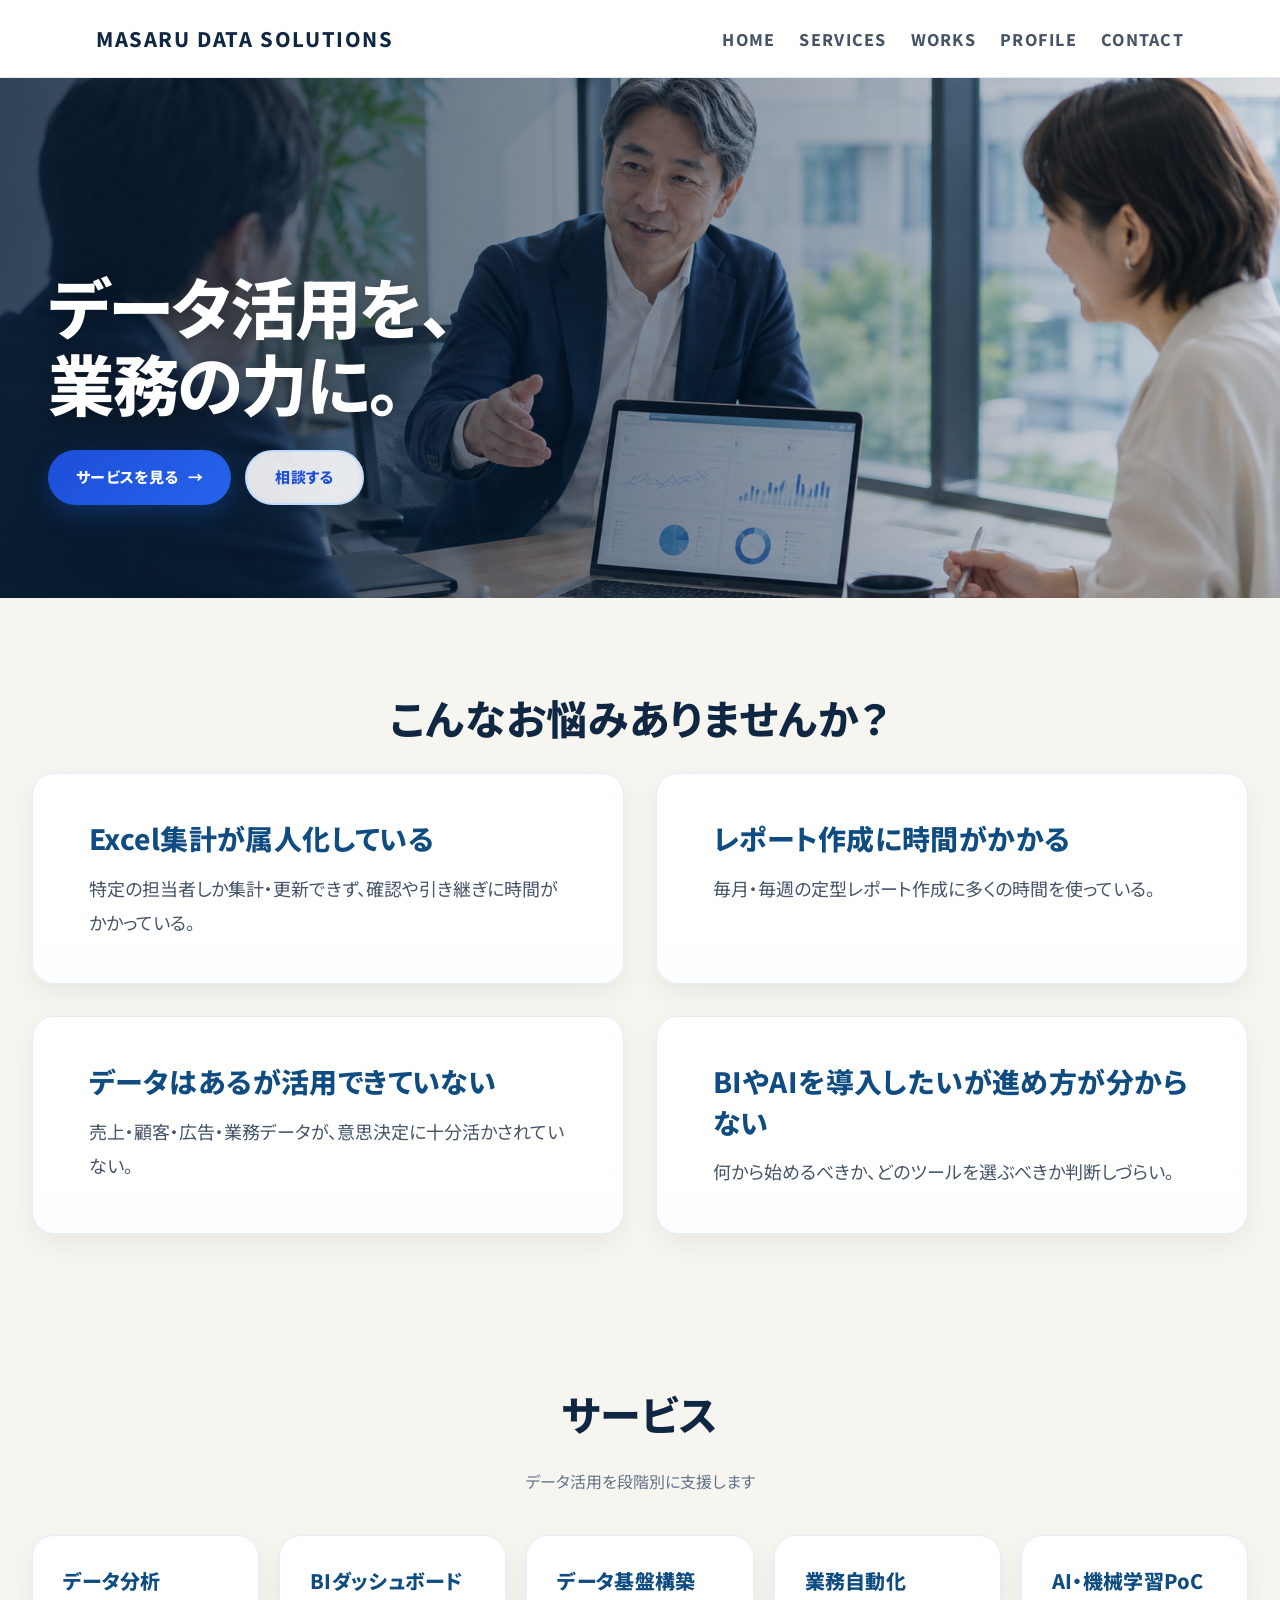
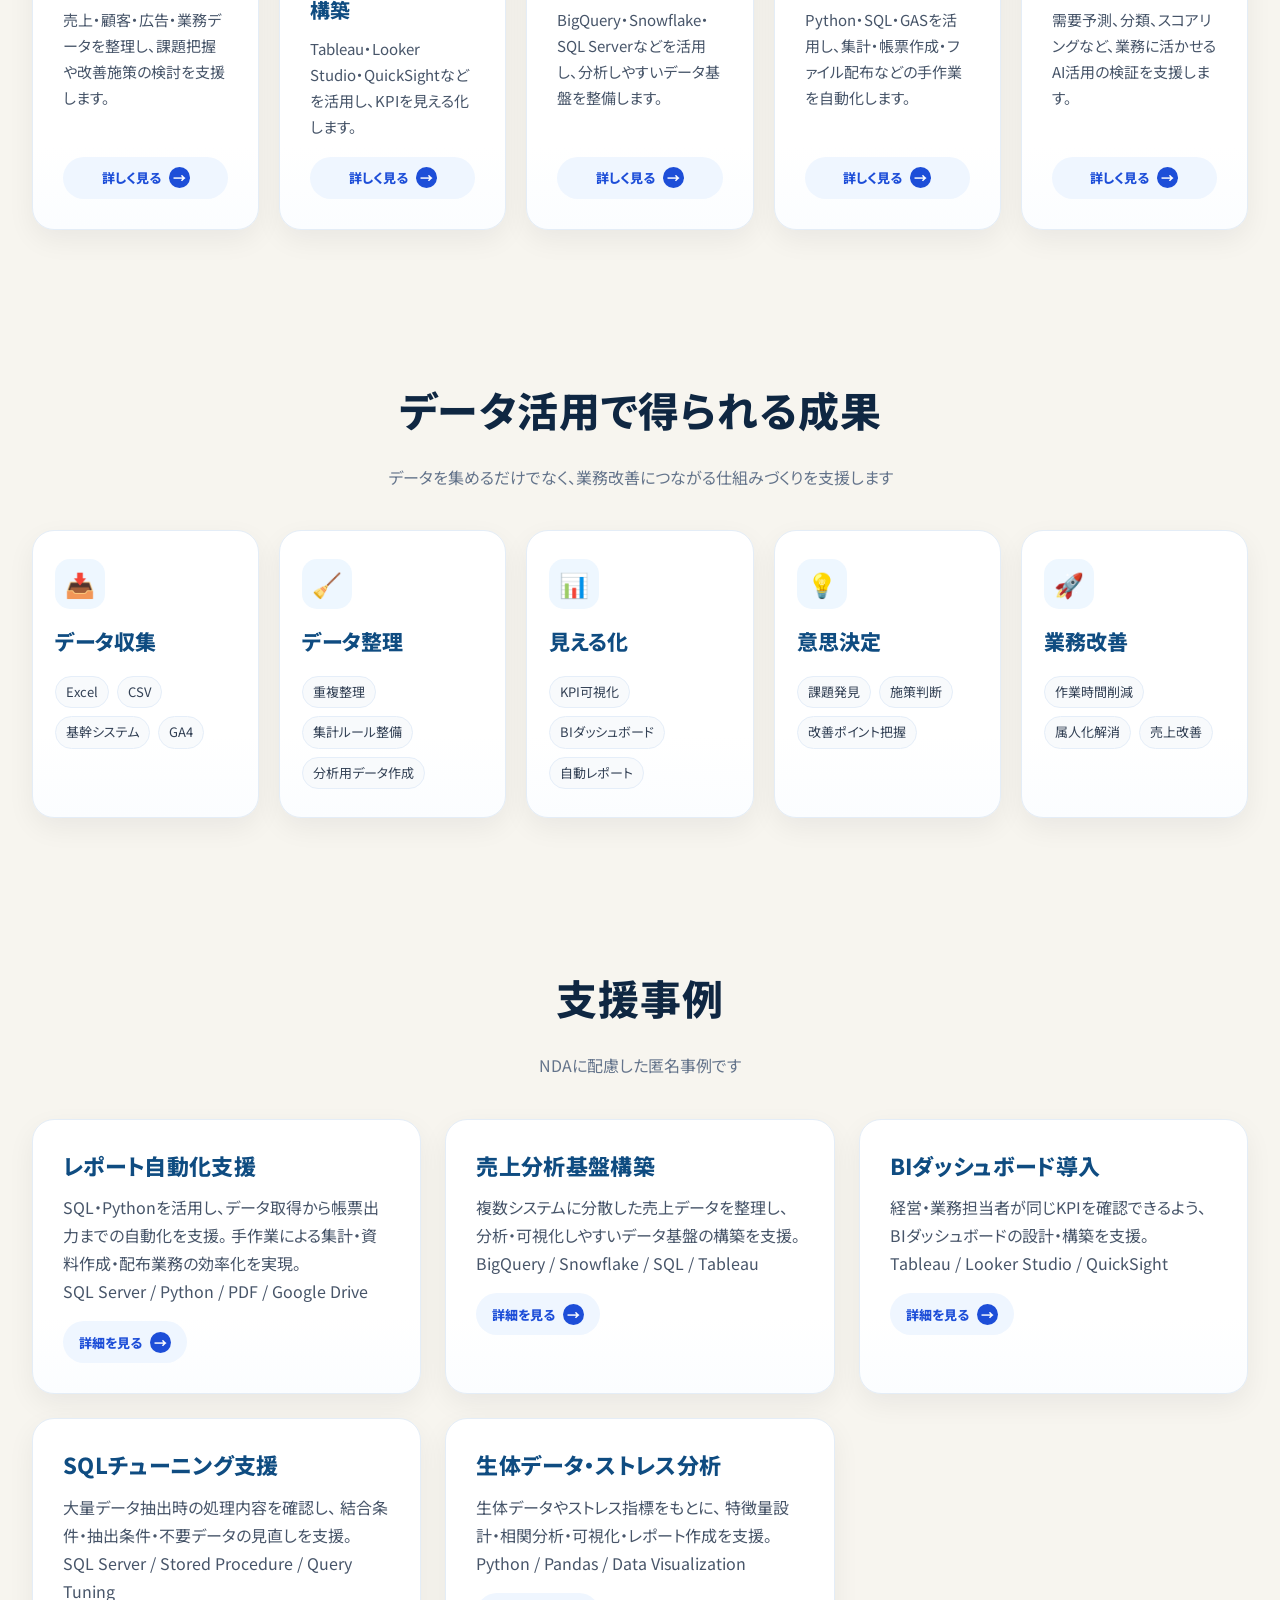
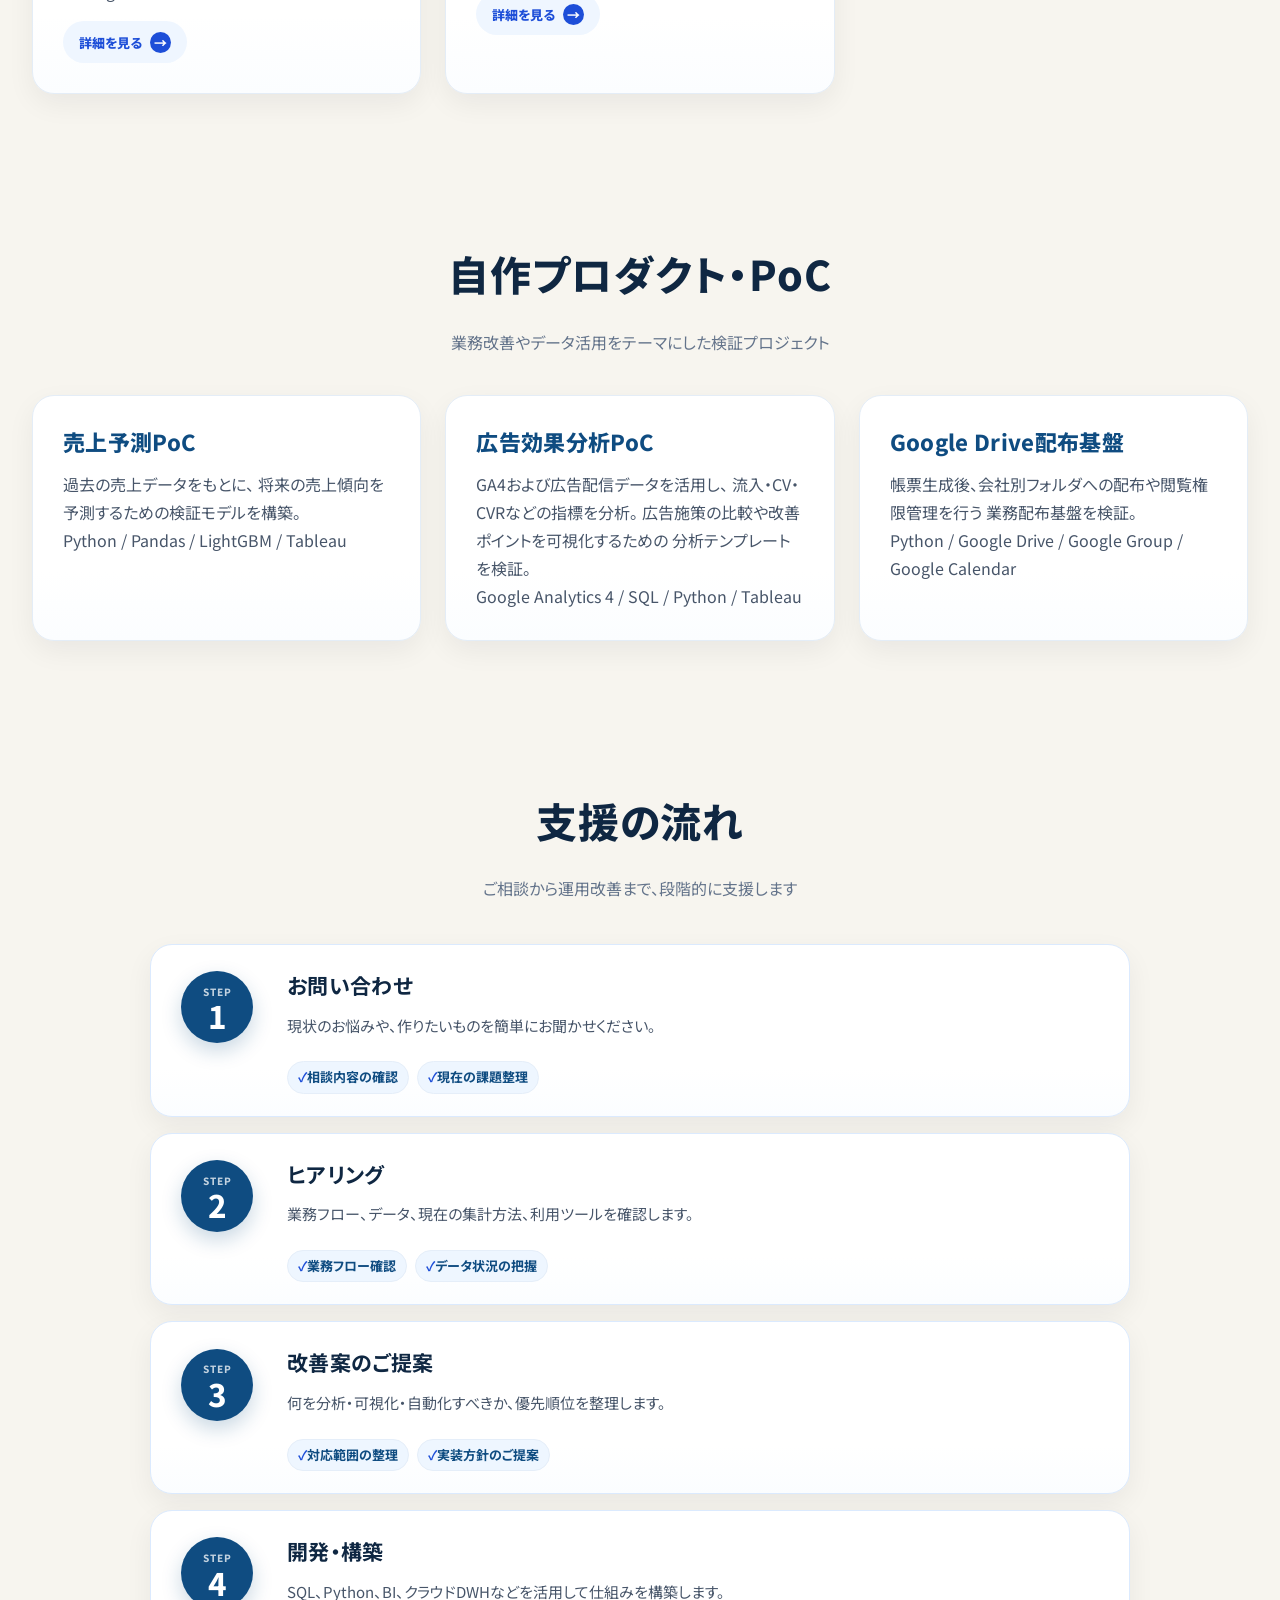
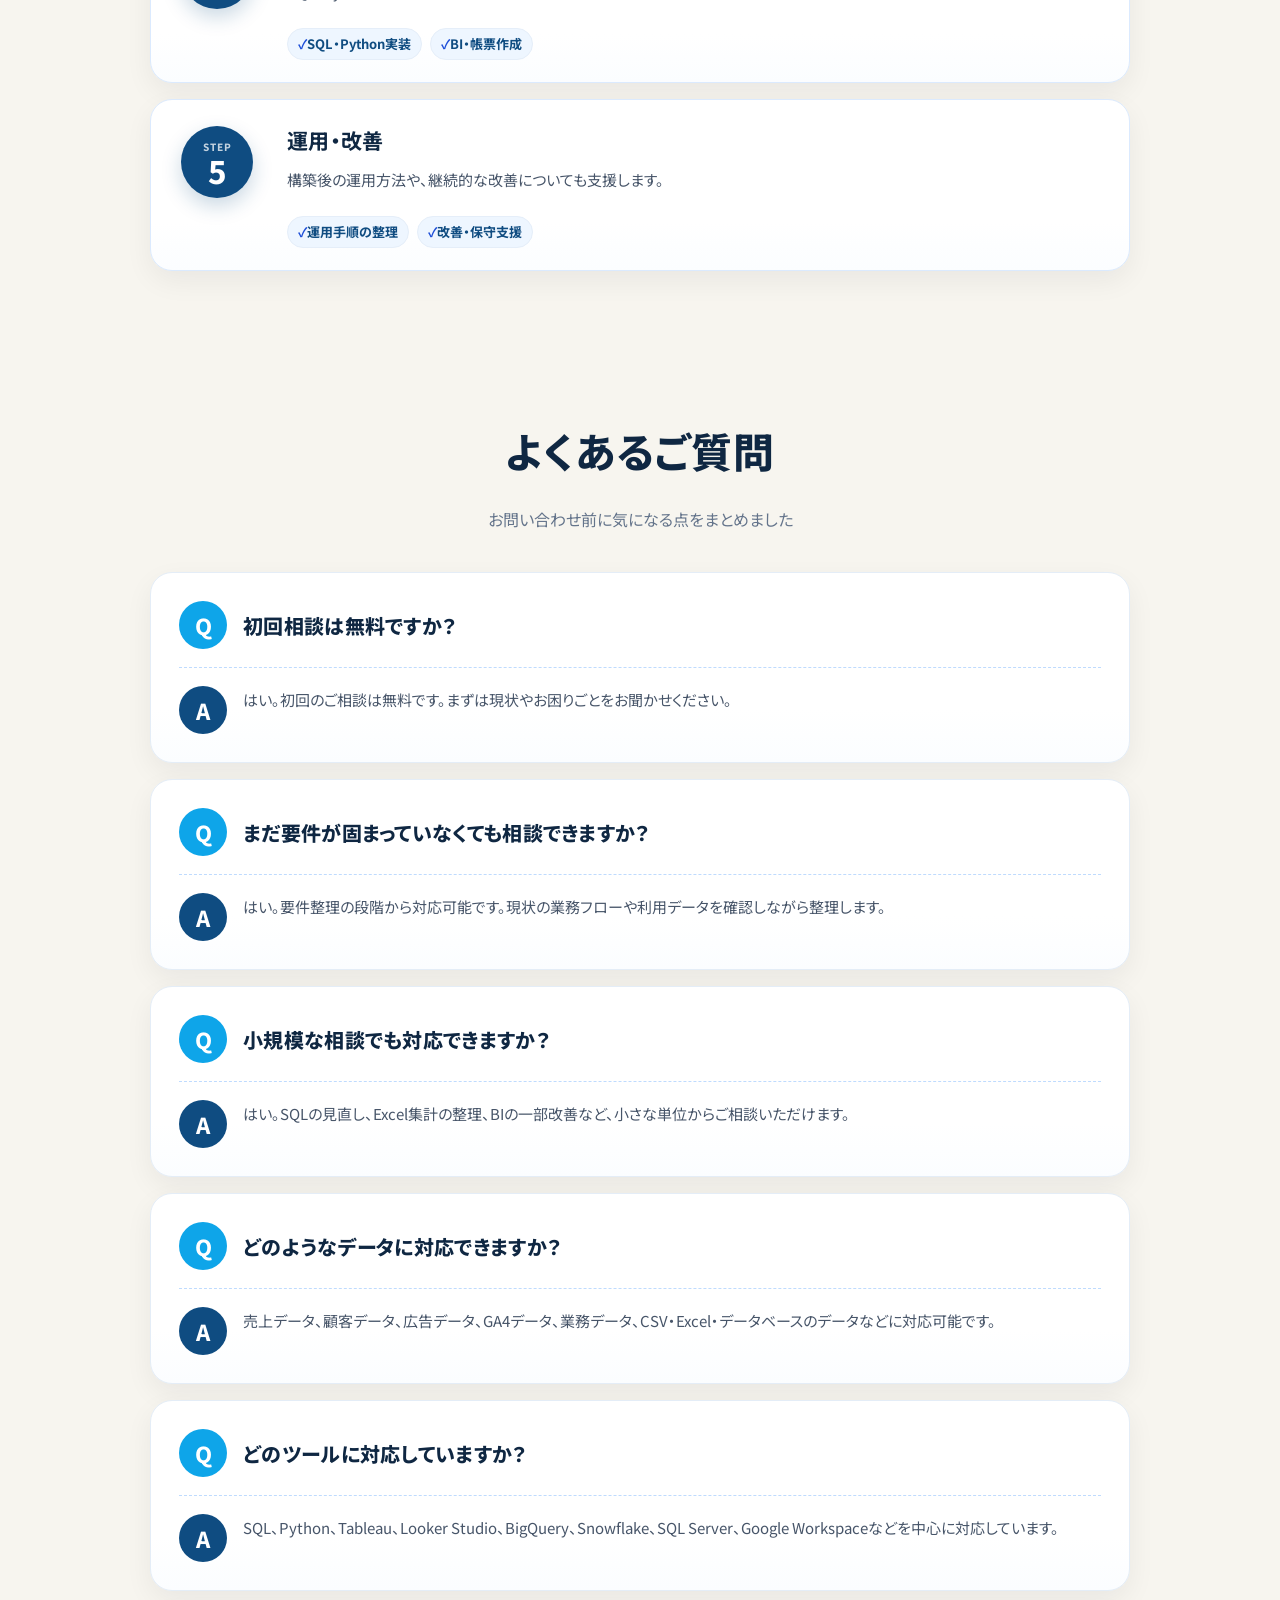
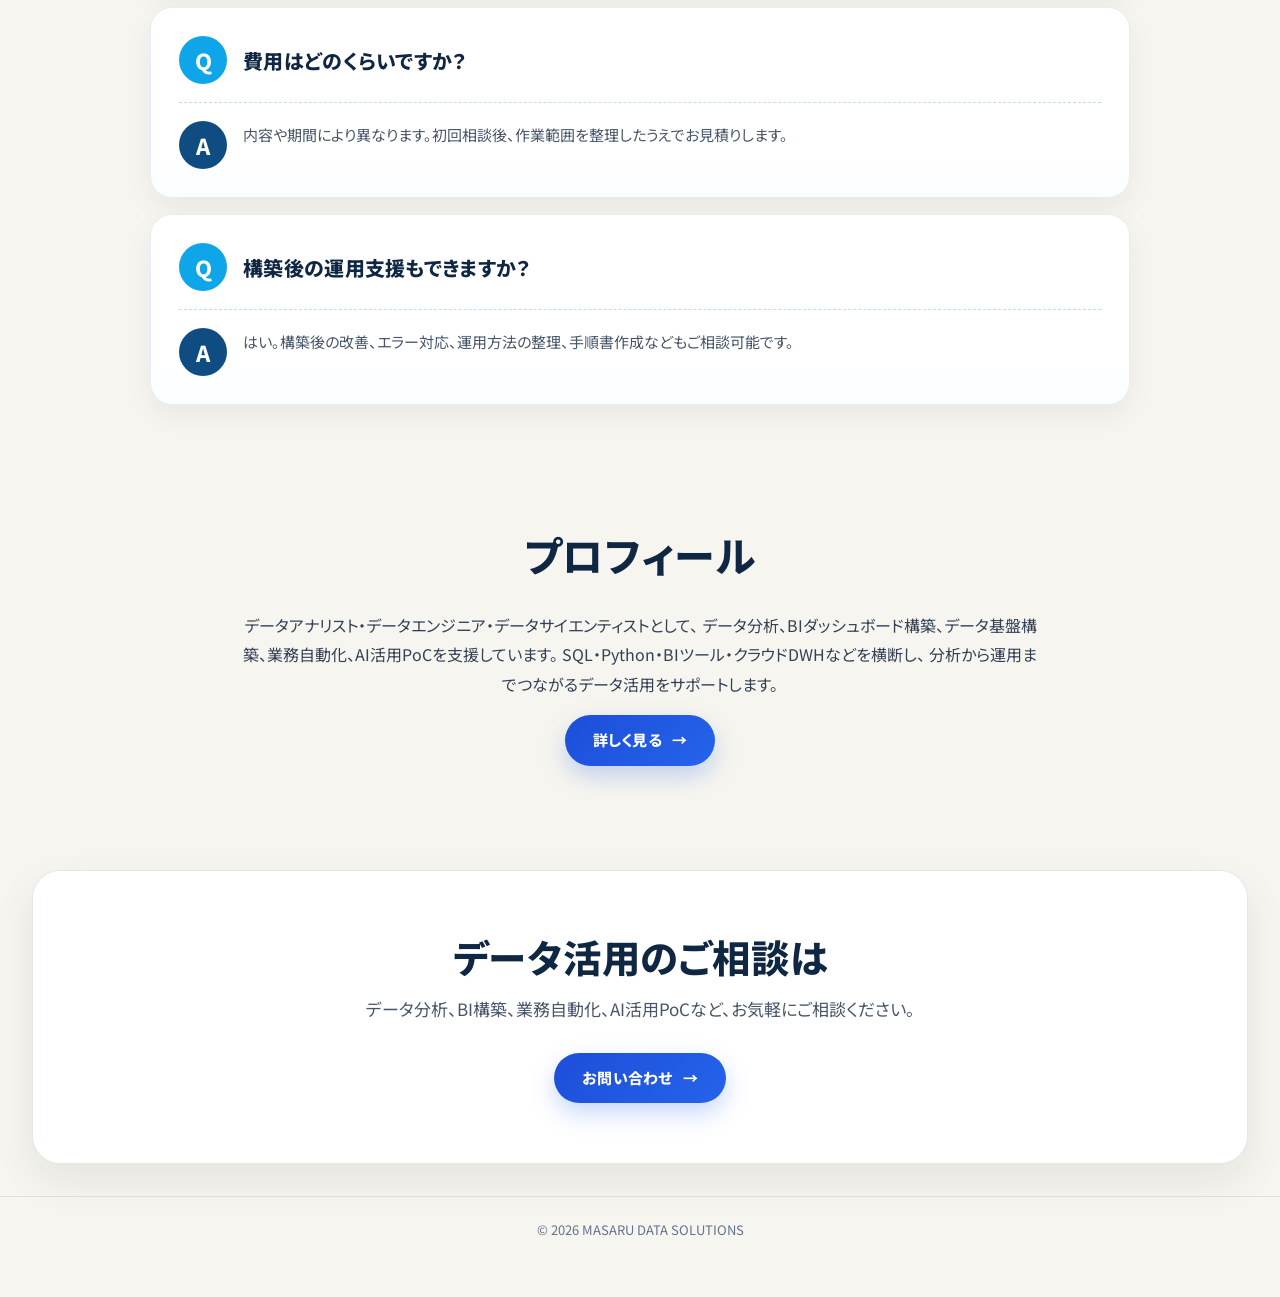
==== index.html @ 94ba1150 "Add files via upload" ====
<!DOCTYPE html>
<html lang="ja">
<head>
  <meta charset="UTF-8">
  <meta name="viewport" content="width=device-width, initial-scale=1.0">
  <title>MASARU DATA SOLUTIONS - データ分析・BI・AI活用支援</title>
  <link rel="preconnect" href="https://fonts.googleapis.com">
  <link rel="preconnect" href="https://fonts.gstatic.com" crossorigin>
  <link href="https://fonts.googleapis.com/css2?family=Noto+Sans+JP:wght@400;500;700&display=swap" rel="stylesheet">
  <link rel="stylesheet" href="css/style.css?v=14">
</head>

<body>
<body>

<header class="header">
  <div class="header-inner">
    <div class="logo">MASARU DATA SOLUTIONS</div>

    <button id="menu-toggle" class="menu-toggle" aria-expanded="false" aria-controls="nav" aria-label="メニュー">☰</button>

    <nav id="nav">
      <a href="./index.html">HOME</a>
      <a href="./services/index.html">SERVICES</a>
      <a href="./works/index.html">WORKS</a>
      <a href="./profile/index.html">PROFILE</a>
      <a href="./contact/index.html">CONTACT</a>
    </nav>
  </div>
</header>

<!-- ===== ファーストビュー ===== -->
<section class="hero hero-with-image">
  <img src="images/hero-consulting.png"
       alt="データ分析コンサルティングの打ち合わせ風景"
       class="hero-image">

  <div class="hero-content">
   <h1>
  データ活用を、<br>
  業務の力に。
  </h1>

    <div class="hero-buttons">
      <a href="./services/index.html" class="btn primary">サービスを見る</a>
      <a href="./contact/index.html" class="btn secondary">相談する</a>
    </div>
  </div>
</section>

  <!-- ===== 課題提起 ===== -->
  <section class="section issues">
    <h2>こんなお悩みありませんか？</h2>
    <div class="issues-grid">
      <div class="issue-card">
        <h3>Excel集計が属人化している</h3>
        <p>特定の担当者しか集計・更新できず、確認や引き継ぎに時間がかかっている。</p>
      </div>
      <div class="issue-card">
        <h3>レポート作成に時間がかかる</h3>
        <p>毎月・毎週の定型レポート作成に多くの時間を使っている。</p>
      </div>
      <div class="issue-card">
        <h3>データはあるが活用できていない</h3>
        <p>売上・顧客・広告・業務データが、意思決定に十分活かされていない。</p>
      </div>
      <div class="issue-card">
        <h3>BIやAIを導入したいが進め方が分からない</h3>
        <p>何から始めるべきか、どのツールを選ぶべきか判断しづらい。</p>
      </div>
    </div>
  </section>

  <!-- ===== サービス概要 ===== -->
  <section class="section services-overview">
    <h2>サービス</h2>
    <p class="section-subtitle">データ活用を段階別に支援します</p>
    <div class="services-grid">
      <div class="service-card">
        <h3>データ分析</h3>
        <p>売上・顧客・広告・業務データを整理し、課題把握や改善施策の検討を支援します。</p>
        <a href="./services/analytics.html" class="card-link">詳しく見る</a>
      </div>
      <div class="service-card">
        <h3>BIダッシュボード構築</h3>
        <p>Tableau・Looker Studio・QuickSightなどを活用し、KPIを見える化します。</p>
        <a href="./services/bi.html" class="card-link">詳しく見る</a>
      </div>
      <div class="service-card">
        <h3>データ基盤構築</h3>
        <p>BigQuery・Snowflake・SQL Serverなどを活用し、分析しやすいデータ基盤を整備します。</p>
        <a href="./services/platform.html" class="card-link">詳しく見る</a>
      </div>
      <div class="service-card">
        <h3>業務自動化</h3>
        <p>Python・SQL・GASを活用し、集計・帳票作成・ファイル配布などの手作業を自動化します。</p>
        <a href="./services/automation.html" class="card-link">詳しく見る</a>
      </div>
      <div class="service-card">
        <h3>AI・機械学習PoC</h3>
        <p>需要予測、分類、スコアリングなど、業務に活かせるAI活用の検証を支援します。</p>
        <a href="./services/ai.html" class="card-link">詳しく見る</a>
      </div>
    </div>
  </section>
<!-- ===== お客様が得られる成果 ===== -->
<section class="section business-flow">
  <h2>データ活用で得られる成果</h2>
  <p class="section-subtitle">
    データを集めるだけでなく、業務改善につながる仕組みづくりを支援します
  </p>

  <div class="flow-container">

    <div class="flow-step">
      <div class="step-header">
        <div class="step-icon">📥</div>
        <div class="step-title">データ収集</div>
      </div>
      <div class="step-points">
        <div class="step-point">Excel</div>
        <div class="step-point">CSV</div>
        <div class="step-point">基幹システム</div>
        <div class="step-point">GA4</div>
      </div>
    </div>

    <div class="flow-step">
      <div class="step-header">
        <div class="step-icon">🧹</div>
        <div class="step-title">データ整理</div>
      </div>
      <div class="step-points">
        <div class="step-point">重複整理</div>
        <div class="step-point">集計ルール整備</div>
        <div class="step-point">分析用データ作成</div>
      </div>
    </div>

    <div class="flow-step">
      <div class="step-header">
        <div class="step-icon">📊</div>
        <div class="step-title">見える化</div>
      </div>
      <div class="step-points">
        <div class="step-point">KPI可視化</div>
        <div class="step-point">BIダッシュボード</div>
        <div class="step-point">自動レポート</div>
      </div>
    </div>

    <div class="flow-step">
      <div class="step-header">
        <div class="step-icon">💡</div>
        <div class="step-title">意思決定</div>
      </div>
      <div class="step-points">
        <div class="step-point">課題発見</div>
        <div class="step-point">施策判断</div>
        <div class="step-point">改善ポイント把握</div>
      </div>
    </div>

    <div class="flow-step">
      <div class="step-header">
        <div class="step-icon">🚀</div>
        <div class="step-title">業務改善</div>
      </div>
      <div class="step-points">
        <div class="step-point">作業時間削減</div>
        <div class="step-point">属人化解消</div>
        <div class="step-point">売上改善</div>
      </div>
    </div>

  </div>
</section>

  <!-- ===== 支援事例 ===== -->
  <section class="section case-studies">
    <h2>支援事例</h2>
    <p class="section-subtitle">NDAに配慮した匿名事例です</p>

    <div class="cases-grid">
      <div class="case-card">
        <h3>レポート自動化支援</h3>
        <p>
          SQL・Pythonを活用し、データ取得から帳票出力までの自動化を支援。
          手作業による集計・資料作成・配布業務の効率化を実現。
        </p>
        <p class="tech">SQL Server / Python / PDF / Google Drive</p>
        <a href="./works/index.html" class="card-link">詳細を見る </a>
      </div>

      <div class="case-card">
        <h3>売上分析基盤構築</h3>
        <p>
          複数システムに分散した売上データを整理し、
          分析・可視化しやすいデータ基盤の構築を支援。
        </p>
        <p class="tech">BigQuery / Snowflake / SQL / Tableau</p>
        <a href="./works/index.html" class="card-link">詳細を見る </a>
      </div>

      <div class="case-card">
        <h3>BIダッシュボード導入</h3>
        <p>
          経営・業務担当者が同じKPIを確認できるよう、
          BIダッシュボードの設計・構築を支援。
        </p>
        <p class="tech">Tableau / Looker Studio / QuickSight</p>
        <a href="./works/index.html" class="card-link">詳細を見る </a>
      </div>

      <div class="case-card">
        <h3>SQLチューニング支援</h3>
        <p>
          大量データ抽出時の処理内容を確認し、
          結合条件・抽出条件・不要データの見直しを支援。
        </p>
        <p class="tech">SQL Server / Stored Procedure / Query Tuning</p>
        <a href="./works/index.html" class="card-link">詳細を見る </a>
      </div>

      <div class="case-card">
        <h3>生体データ・ストレス分析</h3>
        <p>
          生体データやストレス指標をもとに、
          特徴量設計・相関分析・可視化・レポート作成を支援。
        </p>
        <p class="tech">Python / Pandas / Data Visualization</p>
        <a href="./works/index.html" class="card-link">詳細を見る </a>
      </div>
    </div>
  </section>

  <!-- ===== 自作プロダクト・PoC ===== -->
  <section class="section products">
    <h2>自作プロダクト・PoC</h2>
    <p class="section-subtitle">業務改善やデータ活用をテーマにした検証プロジェクト</p>

    <div class="cases-grid">
      <div class="case-card">
        <h3>売上予測PoC</h3>
        <p>
          過去の売上データをもとに、
          将来の売上傾向を予測するための検証モデルを構築。
        </p>
        <p class="tech">Python / Pandas / LightGBM / Tableau</p>
      </div>

      <div class="case-card">
  <h3>広告効果分析PoC</h3>
  <p>
    GA4および広告配信データを活用し、
    流入・CV・CVRなどの指標を分析。
    広告施策の比較や改善ポイントを可視化するための
    分析テンプレートを検証。
  </p>
  <p class="tech">
    Google Analytics 4 / SQL / Python / Tableau
  </p>
</div>
      <div class="case-card">
        <h3>Google Drive配布基盤</h3>
        <p>
          帳票生成後、会社別フォルダへの配布や閲覧権限管理を行う
          業務配布基盤を検証。
        </p>
        <p class="tech">Python / Google Drive / Google Group / Google Calendar</p>
      </div>      
    </div>
  </section>

 
<!-- ===== 支援の流れ ===== -->
<section class="section support-flow">
  <h2>支援の流れ</h2>
  <p class="section-subtitle">ご相談から運用改善まで、段階的に支援します</p>

  <div class="story-flow">
    <div class="story-step">
      <div class="story-number">
        <span>STEP</span>
        <strong>1</strong>
      </div>
      <div class="story-content">
        <h3>お問い合わせ</h3>
        <p>現状のお悩みや、作りたいものを簡単にお聞かせください。</p>
      </div>
      <ul class="story-points">
        <li>相談内容の確認</li>
        <li>現在の課題整理</li>
      </ul>
    </div>

    <div class="story-step">
      <div class="story-number">
        <span>STEP</span>
        <strong>2</strong>
      </div>
      <div class="story-content">
        <h3>ヒアリング</h3>
        <p>業務フロー、データ、現在の集計方法、利用ツールを確認します。</p>
      </div>
      <ul class="story-points">
        <li>業務フロー確認</li>
        <li>データ状況の把握</li>
      </ul>
    </div>

    <div class="story-step">
      <div class="story-number">
        <span>STEP</span>
        <strong>3</strong>
      </div>
      <div class="story-content">
        <h3>改善案のご提案</h3>
        <p>何を分析・可視化・自動化すべきか、優先順位を整理します。</p>
      </div>
      <ul class="story-points">
        <li>対応範囲の整理</li>
        <li>実装方針のご提案</li>
      </ul>
    </div>

    <div class="story-step">
      <div class="story-number">
        <span>STEP</span>
        <strong>4</strong>
      </div>
      <div class="story-content">
        <h3>開発・構築</h3>
        <p>SQL、Python、BI、クラウドDWHなどを活用して仕組みを構築します。</p>
      </div>
      <ul class="story-points">
        <li>SQL・Python実装</li>
        <li>BI・帳票作成</li>
      </ul>
    </div>

    <div class="story-step">
      <div class="story-number">
        <span>STEP</span>
        <strong>5</strong>
      </div>
      <div class="story-content">
        <h3>運用・改善</h3>
        <p>構築後の運用方法や、継続的な改善についても支援します。</p>
      </div>
      <ul class="story-points">
        <li>運用手順の整理</li>
        <li>改善・保守支援</li>
      </ul>
    </div>
  </div>
</section>

<!-- ===== FAQ ===== -->
<!-- ===== FAQ ===== -->
<section class="section faq">
  <h2>よくあるご質問</h2>
  <p class="section-subtitle">お問い合わせ前に気になる点をまとめました</p>

  <div class="faq-items">

    <div class="faq-item">
      <div class="faq-question">
        <span class="faq-icon q">Q</span>
        <h3>初回相談は無料ですか？</h3>
      </div>
      <div class="faq-answer">
        <span class="faq-icon a">A</span>
        <p>はい。初回のご相談は無料です。まずは現状やお困りごとをお聞かせください。</p>
      </div>
    </div>

    <div class="faq-item">
      <div class="faq-question">
        <span class="faq-icon q">Q</span>
        <h3>まだ要件が固まっていなくても相談できますか？</h3>
      </div>
      <div class="faq-answer">
        <span class="faq-icon a">A</span>
        <p>はい。要件整理の段階から対応可能です。現状の業務フローや利用データを確認しながら整理します。</p>
      </div>
    </div>

    <div class="faq-item">
      <div class="faq-question">
        <span class="faq-icon q">Q</span>
        <h3>小規模な相談でも対応できますか？</h3>
      </div>
      <div class="faq-answer">
        <span class="faq-icon a">A</span>
        <p>はい。SQLの見直し、Excel集計の整理、BIの一部改善など、小さな単位からご相談いただけます。</p>
      </div>
    </div>

    <div class="faq-item">
      <div class="faq-question">
        <span class="faq-icon q">Q</span>
        <h3>どのようなデータに対応できますか？</h3>
      </div>
      <div class="faq-answer">
        <span class="faq-icon a">A</span>
        <p>売上データ、顧客データ、広告データ、GA4データ、業務データ、CSV・Excel・データベースのデータなどに対応可能です。</p>
      </div>
    </div>

    <div class="faq-item">
      <div class="faq-question">
        <span class="faq-icon q">Q</span>
        <h3>どのツールに対応していますか？</h3>
      </div>
      <div class="faq-answer">
        <span class="faq-icon a">A</span>
        <p>SQL、Python、Tableau、Looker Studio、BigQuery、Snowflake、SQL Server、Google Workspaceなどを中心に対応しています。</p>
      </div>
    </div>

    <div class="faq-item">
      <div class="faq-question">
        <span class="faq-icon q">Q</span>
        <h3>費用はどのくらいですか？</h3>
      </div>
      <div class="faq-answer">
        <span class="faq-icon a">A</span>
        <p>内容や期間により異なります。初回相談後、作業範囲を整理したうえでお見積りします。</p>
      </div>
    </div>

    <div class="faq-item">
      <div class="faq-question">
        <span class="faq-icon q">Q</span>
        <h3>構築後の運用支援もできますか？</h3>
      </div>
      <div class="faq-answer">
        <span class="faq-icon a">A</span>
        <p>はい。構築後の改善、エラー対応、運用方法の整理、手順書作成などもご相談可能です。</p>
      </div>
    </div>

  </div>
</section>

  <!-- ===== プロフィール概要 ===== -->
  <section class="section profile-overview">
    <h2>プロフィール</h2>
    <div class="profile-content">
      <p>
        データアナリスト・データエンジニア・データサイエンティストとして、
        データ分析、BIダッシュボード構築、データ基盤構築、業務自動化、AI活用PoCを支援しています。
        SQL・Python・BIツール・クラウドDWHなどを横断し、
        分析から運用までつながるデータ活用をサポートします。
      </p>
      <a href="./profile/index.html" class="btn primary">詳しく見る</a>
    </div>
  </section>

    <!-- ===== お問い合わせCTA ===== -->
  <section class="section contact-cta">
    <h2>データ活用のご相談は</h2>
    <p>データ分析、BI構築、業務自動化、AI活用PoCなど、お気軽にご相談ください。</p>
    <a href="./contact/index.html" class="btn primary">お問い合わせ</a>
  </section>

  <footer>
    <p>&copy; 2026 MASARU DATA SOLUTIONS</p>
  </footer>

  <script src="./js/script.js"></script>

</body>
</html>
---- css/style.css ----
/* =========================================================
   MASARU DATA SOLUTIONS
   style.css complete
   - HOME / SERVICES / WORKS / PROFILE / CONTACT 共通
   - PCは広め・大きめ、スマホは現在の見え方を維持
   ========================================================= */

:root {
  --color-bg: #f7f5ef;
  --color-surface: #ffffff;
  --color-text: #334155;
  --color-muted: #64748b;
  --color-heading: #0f2742;
  --color-primary: #1d4ed8;
  --color-primary-dark: #173ea5;
  --color-accent: #38bdf8;
  --color-border: #e4edf7;
  --color-border-soft: #e5eef9;

  --shadow-soft: 0 10px 28px rgba(15, 23, 42, 0.06);
  --shadow-card: 0 16px 40px rgba(15, 23, 42, 0.08);
  --shadow-hover: 0 22px 52px rgba(15, 23, 42, 0.12);

  --radius-md: 16px;
  --radius-lg: 22px;
  --radius-xl: 28px;
  --container: 1320px;
}

/* ===== Base ===== */
* {
  box-sizing: border-box;
}

html {
  scroll-behavior: smooth;
}

body {
  margin: 0;
  padding-top: 0;
  font-family: "Noto Sans JP", "Hiragino Sans", "Yu Gothic", sans-serif;
  font-size: 17px;
  line-height: 1.75;
  color: var(--color-text);
  background: var(--color-bg);
  font-feature-settings: "palt";
  -webkit-font-smoothing: antialiased;
  overflow-x: hidden;
}

::selection {
  background: #dbeafe;
  color: var(--color-heading);
}

p {
  margin: 0 0 1em;
}

h1,
h2,
h3,
h4 {
  margin-top: 0;
  color: var(--color-heading);
  letter-spacing: 0.015em;
}

a {
  color: var(--color-primary);
  text-underline-offset: 4px;
}

/* ===== Header ===== */
.header {
  position: fixed;
  top: 0;
  left: 0;
  width: 100%;
  height: 78px;
  padding: 0 48px;
  background: rgba(255, 255, 255, 0.92);
  backdrop-filter: blur(16px);
  -webkit-backdrop-filter: blur(16px);
  border-bottom: 1px solid rgba(226, 232, 240, 0.9);
  display: flex;
  justify-content: space-between;
  align-items: center;
  box-shadow: none;
  z-index: 1000;
}

.logo {
  color: var(--color-heading);
  font-size: 20px;
  font-weight: 800;
  letter-spacing: 0.08em;
  white-space: nowrap;
}

nav {
  display: flex;
  align-items: center;
}

nav a {
  position: relative;
  margin-left: 24px;
  padding: 8px 0;
  color: #475569;
  text-decoration: none;
  font-size: 16px;
  font-weight: 800;
  letter-spacing: 0.08em;
}

nav a::after {
  content: "";
  position: absolute;
  left: 0;
  bottom: 2px;
  width: 0;
  height: 2px;
  border-radius: 999px;
  background: var(--color-primary);
  transition: width 0.22s ease;
}

nav a:hover {
  color: var(--color-primary);
}

nav a:hover::after {
  width: 100%;
}

.menu-toggle {
  display: none;
}

/* ===== Layout ===== */
.section {
  max-width: var(--container);
  margin: 0 auto;
  padding: 76px 32px;
  background: transparent;
}

.section h2 {
  position: relative;
  margin: 0 0 26px;
  text-align: center;
  font-size: clamp(36px, 3.2vw, 48px);
  line-height: 1.35;
  font-weight: 800;
  letter-spacing: 0.02em;
}

/* 見出し下の青線は使わない */
.section h2::after {
  display: none;
}

.section p {
  font-size: 16px;
  line-height: 1.85;
}

.section-subtitle {
  max-width: 760px;
  margin: 0 auto 38px;
  text-align: center;
  color: var(--color-muted);
  font-size: 17px;
  line-height: 1.75;
}

/* ===== Home Hero ===== */
.hero.hero-with-image {
  position: relative;
  width: 100vw;
  max-width: none;
  min-height: 520px;
  margin: 0 0 28px;
  padding: 0;
  border: none;
  border-radius: 0;
  box-shadow: none;
  overflow: hidden;
  background-image: url("../images/hero-consulting.png");
  background-size: cover;
  background-position: center;
  display: flex;
  align-items: center;
}

.hero.hero-with-image .hero-image {
  display: none;
}

.hero.hero-with-image::before {
  content: "";
  position: absolute;
  inset: 0;
  background: linear-gradient(
    90deg,
    rgba(8, 30, 55, 0.78) 0%,
    rgba(8, 30, 55, 0.50) 43%,
    rgba(8, 30, 55, 0.12) 100%
  );
  z-index: 1;
}

.hero.hero-with-image .hero-content {
  position: relative;
  z-index: 2;
  width: 100%;
  max-width: var(--container);
  margin: 0 auto;
  padding: 96px 48px 0;
  color: #ffffff;
}

.hero.hero-with-image h1 {
  margin: 0;
  max-width: 720px;
  color: #ffffff;
  font-size: clamp(58px, 5.2vw, 90px);
  line-height: 1.15;
  font-weight: 800;
  letter-spacing: -0.035em;
  text-shadow: 0 2px 18px rgba(0, 0, 0, 0.30);
}

.hero.hero-with-image .hero-buttons {
  margin-top: 30px;
  display: flex;
  gap: 14px;
  flex-wrap: wrap;
}

/* ===== Page Hero / CTA ===== */
.page-hero,
.contact-cta,
.cta-section,
.hero:not(.hero-with-image) {
  width: min(var(--container), calc(100% - 64px));
  margin: 32px auto 0;
  padding: 70px 54px;
  border-radius: var(--radius-xl);
  background: var(--color-surface);
  color: var(--color-heading);
  border: 1px solid rgba(226, 232, 240, 0.95);
  box-shadow: var(--shadow-card);
}

.page-hero,
.profile-hero {
  text-align: center;
}

.page-hero h1,
.hero:not(.hero-with-image) h1 {
  max-width: 880px;
  margin: 0 auto 18px;
  font-size: clamp(40px, 5vw, 64px);
  line-height: 1.18;
  font-weight: 800;
}

.page-hero p,
.hero:not(.hero-with-image) p,
.contact-cta p,
.cta-section p {
  max-width: 760px;
  margin-left: auto;
  margin-right: auto;
  color: #475569;
  font-size: 17px;
  line-height: 1.8;
}

.sub-title {
  font-size: 13px;
  color: var(--color-primary);
  font-weight: 800;
  letter-spacing: 2px;
}

/* ===== Buttons ===== */
.btn,
.btn-primary,
.btn-secondary {
  display: inline-flex;
  align-items: center;
  justify-content: center;
  min-height: 48px;
  padding: 12px 28px;
  border-radius: 999px;
  text-decoration: none;
  font-size: 15px;
  font-weight: 800;
  letter-spacing: 0.02em;
  transition: all 0.24s ease;
  cursor: pointer;
}

.btn.primary,
.btn-primary {
  background: linear-gradient(135deg, var(--color-primary), #2563eb);
  border-color: transparent;
  color: #ffffff;
  box-shadow: 0 10px 24px rgba(37, 99, 235, 0.26);
}

.btn.primary::after,
.btn-primary::after {
  content: "→";
  margin-left: 10px;
  transition: transform 0.22s ease;
}

.btn.primary:hover,
.btn-primary:hover {
  background: linear-gradient(135deg, var(--color-primary-dark), var(--color-primary));
  transform: translateY(-2px);
  box-shadow: 0 16px 32px rgba(37, 99, 235, 0.32);
}

.btn.primary:hover::after,
.btn-primary:hover::after {
  transform: translateX(4px);
}

.btn.secondary,
.btn-secondary {
  background: rgba(255, 255, 255, 0.88);
  color: var(--color-primary);
  border: 2px solid #bfdbfe;
}

.btn.secondary:hover,
.btn-secondary:hover {
  background: #eff6ff;
  border-color: var(--color-primary);
}

/* ===== Cards ===== */
.card,
.issue-card,
.service-card,
.service-card-large,
.case-card,
.work-card,
.detail-card,
.detail-item,
.contact-method,
.faq-item,
.profile-content-full,
.skill-category,
.tech-category,
approach-item,
.privacy-content,
.representative-card,
.data-flow .flow-step,
.business-flow .flow-step,
.data-flow-content,
.story-step {
  background: linear-gradient(180deg, #ffffff, #ffffff 72%, #fbfdff);
  border: 1px solid var(--color-border);
  border-radius: var(--radius-lg);
  padding: 30px;
  box-shadow: var(--shadow-soft);
}

.service-card,
.service-card-large,
.case-card,
.work-card,
.skill-category,
.tech-category,
.approach-item,
.contact-method,
.faq-item,
.data-flow .flow-step,
.business-flow .flow-step,
.story-step {
  transition: transform 0.24s ease, box-shadow 0.24s ease, border-color 0.24s ease;
}

.service-card:hover,
.service-card-large:hover,
.case-card:hover,
.work-card:hover,
.skill-category:hover,
.tech-category:hover,
.approach-item:hover,
.contact-method:hover,
.faq-item:hover,
.data-flow .flow-step:hover,
.business-flow .flow-step:hover,
.story-step:hover {
  transform: translateY(-4px);
  border-color: #bfdbfe;
  box-shadow: var(--shadow-hover);
}

.card h3,
.issue-card h3,
.service-card h3,
.case-card h3,
.work-card h3,
.detail-card h3,
.detail-item h3,
.skill-category h3,
.tech-category h3,
.approach-item h3,
.contact-method h3,
.faq-item h3,
.numbered-step h3 {
  margin: 0 0 12px;
  color: #0f4c81;
  line-height: 1.45;
  font-weight: 800;
}

.issue-card p,
.service-card p,
.case-card p,
.work-card p,
.detail-card p,
.detail-item p,
.contact-method p,
.faq-item p {
  margin-bottom: 0;
  color: #475569;
  line-height: 1.75;
}

.card-link {
  display: inline-flex;
  align-items: center;
  justify-content: center;
  gap: 8px;
  min-height: 42px;
  margin-top: 16px;
  padding: 10px 16px;
  border-radius: 999px;
  background: #eff6ff;
  color: var(--color-primary);
  text-decoration: none;
  font-size: 13px;
  font-weight: 800;
  line-height: 1.2;
}

.card-link::after {
  content: "→";
  display: inline-flex;
  align-items: center;
  justify-content: center;
  width: 21px;
  height: 21px;
  border-radius: 50%;
  background: var(--color-primary);
  color: #ffffff;
  font-size: 13px;
  transition: transform 0.2s ease;
}

.card-link:hover {
  background: #dbeafe;
  text-decoration: none;
}

.card-link:hover::after {
  transform: translateX(3px);
}

/* ===== Grids ===== */
.cards,
.issues-grid,
.cases-grid,
.detail-cards,
.skills-grid,
.industries-grid,
.approach-list {
  display: grid;
  gap: 24px;
  margin-top: 28px;
}

.cards,
.cases-grid,
.detail-cards,
.industries-grid {
  grid-template-columns: repeat(3, 1fr);
}

.issues-grid,
.skills-grid,
.approach-list {
  grid-template-columns: repeat(2, 1fr);
}

/* ===== Home Sections ===== */
.issues {
  padding-top: 44px;
}

.issues-grid {
  max-width: 1200px;
  margin-left: auto;
  margin-right: auto;
}

.issue-card {
  padding: 36px 42px;
}

.issue-card h3 {
  font-size: 24px;
}

.issue-card p {
  font-size: 17px;
}

.services-grid {
  display: grid;
  grid-template-columns: repeat(5, 1fr);
  gap: 20px;
  margin-top: 28px;
}

.service-card {
  display: flex;
  flex-direction: column;
}

.service-card h3 {
  font-size: 20px;
}

.service-card p {
  flex-grow: 1;
  font-size: 15px;
}

.case-card h3 {
  font-size: 22px;
}

.case-card p {
  font-size: 16px;
}

/* ===== Data Flow / Business Flow ===== */
.flow-container {
  display: grid;
  gap: 20px;
  align-items: stretch;
  margin-top: 32px;
}

.business-flow .flow-container,
.data-flow .flow-container {
  grid-template-columns: repeat(5, 1fr);
}

.business-flow .flow-step,
.data-flow .flow-step {
  min-height: 220px;
  padding: 28px 22px;
  text-align: left;
}

.business-flow .step-header,
.data-flow .step-header {
  display: block;
  margin-bottom: 16px;
}

.business-flow .step-icon,
.data-flow .step-icon {
  width: 50px;
  height: 50px;
  margin-bottom: 14px;
  border-radius: 15px;
  background: #eef7ff;
  display: flex;
  align-items: center;
  justify-content: center;
  font-size: 24px;
}

.business-flow .step-title,
.data-flow .step-title {
  font-size: 21px;
  font-weight: 800;
  color: #0f4c81;
}

.business-flow .step-points,
.data-flow .step-points,
.data-flow-tags,
.tech-tags,
.profile-tags,
.service-features,
.work-info,
.work-result ul,
.story-points {
  display: flex;
  flex-wrap: wrap;
  gap: 8px;
}

.business-flow .step-point,
.data-flow .step-point,
.data-flow-tags span,
.tech-tag,
.industry-item,
.profile-tags span,
.work-detail,
.work-result li,
.service-features li,
.story-points li {
  display: inline-flex;
  align-items: center;
  padding: 6px 10px;
  border-radius: 999px;
  background: #f8fafc;
  border: 1px solid var(--color-border-soft);
  color: #334155;
  font-size: 13px;
  line-height: 1.4;
}

.business-flow .step-point::before,
.data-flow .step-point::before,
.flow-arrow {
  display: none;
}

/* ===== Data Flow Timeline ===== */
.data-flow-timeline {
  position: relative;
  max-width: 920px;
  margin: 40px auto 0;
  display: grid;
  gap: 20px;
}

.data-flow-timeline::before {
  content: "";
  position: absolute;
  top: 28px;
  bottom: 28px;
  left: 31px;
  width: 2px;
  background: #bfdbfe;
}

.data-flow-step {
  position: relative;
  display: grid;
  grid-template-columns: 64px 1fr;
  gap: 22px;
  align-items: start;
}

.data-flow-number {
  position: relative;
  z-index: 1;
  width: 64px;
  height: 64px;
  border-radius: 50%;
  background: #eef7ff;
  border: 2px solid var(--color-primary);
  color: var(--color-primary);
  display: flex;
  align-items: center;
  justify-content: center;
  font-weight: 800;
}

.data-flow-content {
  padding: 24px 28px;
}

.data-flow-content h3 {
  margin: 0 0 8px;
  color: #0f4c81;
  font-size: 21px;
}

.data-flow-content p {
  margin: 0 0 16px;
  color: #475569;
}

/* ===== Support Story Flow ===== */
.support-flow .section-subtitle {
  margin-bottom: 32px;
}

.story-flow {
  max-width: 980px;
  margin: 40px auto 0;
  display: flex;
  flex-direction: column;
  gap: 16px;
}

.story-step {
  display: grid;
  grid-template-columns: 88px 1fr;
  gap: 18px;
  align-items: center;
  padding: 22px 30px;
  border-color: #dbeafe;
}

.story-number {
  align-self: center;
  width: 72px;
  height: 72px;
  border-radius: 50%;
  background: #0f4c81;
  color: #ffffff;
  display: flex;
  flex-direction: column;
  align-items: center;
  justify-content: center;
  box-shadow: 0 8px 20px rgba(15, 76, 129, 0.22);
}

.story-number span {
  color: rgba(255, 255, 255, 0.75);
  font-size: 10px;
  font-weight: 800;
  letter-spacing: 1px;
}

.story-number strong {
  color: #ffffff;
  font-size: 31px;
  line-height: 1;
  font-weight: 800;
}

.story-content h3 {
  margin: 0 0 8px;
  color: var(--color-heading);
  font-size: 21px;
}

.story-content p {
  margin: 0 0 8px;
  color: #475569;
  font-size: 15px;
}

.story-points {
  grid-column: 2;
  list-style: none;
  margin: -4px 0 0;
  padding: 0;
}

.story-points li {
  background: #eef6ff;
  color: #0f4c81;
  font-weight: 700;
}

.story-points li::before {
  content: "✓ ";
  color: var(--color-primary);
}

/* ===== Service List / Works ===== */
.services-grid-large,
.works-grid,
.detail-list,
.contact-methods,
.faq-items {
  display: grid;
  grid-template-columns: 1fr;
  gap: 22px;
  margin-top: 24px;
}

.service-card-large,
.work-card {
  position: relative;
  overflow: hidden;
  padding: 34px;
}

.service-card-large::before,
.work-card::before {
  content: "";
  position: absolute;
  inset: 0 auto 0 0;
  width: 5px;
  background: linear-gradient(180deg, var(--color-primary), var(--color-accent));
}

.service-card-large h2,
.work-card h3 {
  color: var(--color-heading);
  font-size: clamp(23px, 2.6vw, 29px);
  line-height: 1.45;
}

.service-card-large h2 {
  text-align: left;
}

.service-card-large h2::after {
  display: none;
}

.service-description,
.work-description p,
.profile-content-full p {
  color: #475569;
  font-size: 15px;
}

.service-features {
  list-style: none;
  padding: 0;
  margin: 20px 0 6px;
}

.service-features li {
  position: relative;
  padding-left: 30px;
}

.service-features li::before {
  content: "✓";
  position: absolute;
  left: 12px;
  color: var(--color-primary);
  font-weight: 800;
}

.work-description,
.work-result {
  margin-top: 18px;
}

.work-detail strong,
.work-description h4,
.work-result h4 {
  color: #0f4c81;
}

.work-result ul {
  margin: 0;
  padding-left: 0;
  list-style: none;
}

.work-result li,
.tech-tag,
.industry-item,
.profile-tags span {
  background: #eef6ff;
  color: #1d4ed8;
  font-weight: 800;
}

/* ===== Profile ===== */
.profile-content,
.profile-content-full {
  max-width: 800px;
  margin: 28px auto 0;
  text-align: center;
}

.profile-content-full {
  padding: 36px;
}

.profile-overview {
  padding-top: 54px;
  padding-bottom: 68px;
}

.skill-category,
.tech-category,
.approach-item {
  padding: 28px;
}

.skill-category ul {
  list-style: none;
  padding: 0;
  margin: 10px 0 0;
}

.skill-category li {
  position: relative;
  padding: 5px 0 5px 18px;
  color: #475569;
  font-size: 14px;
}

.skill-category li::before {
  content: "•";
  position: absolute;
  left: 0;
  color: var(--color-primary);
}

.tech-stack .tech-category {
  margin-bottom: 22px;
}

.representative-profile {
  width: min(var(--container), calc(100% - 64px));
  margin: 0 auto;
  padding: 48px 0 68px;
  text-align: center;
}

.representative-profile h2 {
  margin-bottom: 32px;
}

.representative-card {
  width: 100%;
  max-width: var(--container);
  min-height: 300px;
  margin: 0 auto;
  padding: 54px 72px;
  display: flex;
  flex-direction: column;
  justify-content: center;
  text-align: center;
}

.representative-card h3 {
  font-size: 23px;
  margin: 0 0 20px;
}

.representative-card p {
  max-width: 760px;
  margin-left: auto;
  margin-right: auto;
  font-size: 15px;
  line-height: 1.9;
}

.profile-role {
  font-weight: 800;
  color: #0f4c81;
}

.profile-tags {
  justify-content: center;
  margin-top: 24px;
}

/* ===== Contact ===== */
.contact-info h2,
.contact-info .section-subtitle {
  text-align: center;
}

.contact-intro > p {
  max-width: 820px;
  margin: 0 auto 32px;
}

.contact-methods {
  max-width: 820px;
  margin-left: auto;
  margin-right: auto;
}

.contact-detail {
  font-weight: 800;
}

.contact-detail a {
  color: var(--color-primary);
  text-decoration: none;
}

.contact-detail a:hover {
  text-decoration: underline;
}

.response-time {
  font-size: 14px;
  color: var(--color-muted);
}

.contact-form-container {
  background: #ffffff;
  padding: 28px;
  border: 1px solid var(--color-border-soft);
  border-radius: 14px;
  margin-top: 14px;
}

.contact-form {
  display: flex;
  flex-direction: column;
  gap: 14px;
}

.form-group {
  display: flex;
  flex-direction: column;
}

.form-group label {
  margin-bottom: 7px;
  font-weight: 800;
  color: #334155;
  font-size: 14px;
}

.form-group input,
.form-group textarea,
.form-group select {
  width: 100%;
  padding: 12px;
  border: 1px solid #cbd5e1;
  border-radius: 8px;
  background: #ffffff;
  font-size: 14px;
  font-family: inherit;
}

.form-group input:focus,
.form-group textarea:focus,
.form-group select:focus {
  outline: none;
  border-color: var(--color-primary);
  box-shadow: 0 0 0 3px rgba(37, 99, 235, 0.12);
}

.form-group.checkbox {
  flex-direction: row;
  align-items: center;
}

.form-group.checkbox label {
  display: flex;
  align-items: center;
  gap: 8px;
  margin: 0;
}

.form-group.checkbox input {
  width: auto;
  margin: 0;
}

.contact-form .btn {
  width: 100%;
  max-width: 320px;
  margin: 6px auto 0;
  border: none;
}

/* ===== FAQ ===== */
.faq {
  padding-bottom: 68px;
}

.faq-items {
  max-width: 980px;
  margin-left: auto;
  margin-right: auto;
  gap: 16px;
}

.faq-item {
  width: 100%;
  padding: 28px;
}

.faq-question {
  display: flex;
  align-items: center;
  gap: 16px;
  margin-bottom: 18px;
  padding-bottom: 18px;
  border-bottom: 1px dashed #bfdbfe;
}

.faq-answer {
  display: flex;
  align-items: flex-start;
  gap: 16px;
}

.faq-icon {
  flex-shrink: 0;
  width: 48px;
  height: 48px;
  border-radius: 50%;
  display: inline-flex;
  align-items: center;
  justify-content: center;
  font-weight: 800;
  font-size: 22px;
  line-height: 1;
}

.faq-icon.q {
  background: #0ea5e9;
  color: #ffffff;
}

.faq-icon.a {
  background: #0f4c81;
  color: #ffffff;
}

.faq-question h3 {
  margin: 0;
  font-size: 20px;
  color: var(--color-heading);
}

.faq-answer p {
  margin: 0;
  color: #475569;
  font-size: 15px;
  line-height: 1.8;
}

/* ===== CTA / Footer ===== */
.contact-cta,
.cta-section {
  padding: 60px 54px;
  margin-top: 36px;
  text-align: center;
}

.contact-cta h2,
.cta-section h2 {
  font-size: clamp(30px, 3vw, 42px);
  margin-bottom: 12px;
}

.contact-cta h2::after,
.cta-section h2::after {
  display: none;
}

.contact-cta p,
.cta-section p {
  margin-bottom: 28px;
}

footer {
  max-width: var(--container);
  margin: 32px auto 20px;
  padding: 22px 24px;
  text-align: center;
  color: var(--color-muted);
  border-top: 1px solid rgba(203, 213, 225, 0.6);
  font-size: 13px;
}

/* ===== Accessibility ===== */
.btn:focus-visible,
.btn-primary:focus-visible,
.btn-secondary:focus-visible,
nav a:focus-visible,
.menu-toggle:focus-visible,
.card-link:focus-visible {
  outline: 3px solid rgba(37, 99, 235, 0.35);
  outline-offset: 4px;
}

/* ===== Tablet ===== */
@media (max-width: 1024px) {
  .header {
    height: 66px;
    padding: 0 32px;
  }

  .logo {
    font-size: 15px;
  }

  nav a {
    margin-left: 24px;
    font-size: 12px;
  }

  .services-grid,
  .cards,
  .cases-grid,
  .detail-cards,
  .industries-grid,
  .business-flow .flow-container,
  .data-flow .flow-container {
    grid-template-columns: repeat(2, 1fr);
  }

  .services-grid {
    grid-template-columns: repeat(2, 1fr);
  }
}

/* ===== Mobile ===== */
@media (max-width: 768px) {
  body {
    font-size: 15px;
  }

  .header {
    height: 58px;
    padding: 0 16px;
    left: 0;
    right: 0;
    width: 100%;
    transform: none;
    border-radius: 0;
    transition: transform 0.28s ease;
  }

  .header.is-hidden {
    transform: translateY(-100%);
  }

  .header.is-visible {
    transform: translateY(0);
  }

  .logo {
    max-width: 230px;
    font-size: 12px;
    line-height: 1.4;
    white-space: normal;
  }

  nav {
    display: none;
  }

  nav.open {
    display: flex;
    position: absolute;
    top: 58px;
    left: 0;
    width: 100%;
    padding: 12px 16px 16px;
    background: #ffffff;
    border-bottom: 1px solid var(--color-border-soft);
    flex-direction: column;
    gap: 6px;
    box-shadow: 0 10px 24px rgba(15, 23, 42, 0.12);
    z-index: 1001;
  }

  nav.open a {
    width: 100%;
    margin: 0;
    padding: 12px 16px;
    border-radius: 12px;
    text-align: center;
    color: #334155;
    background: transparent;
    font-size: 14px;
  }

  nav.open a::after {
    display: none;
  }

  .menu-toggle {
    display: inline-flex;
    align-items: center;
    justify-content: center;
    width: 42px;
    height: 42px;
    border: none;
    border-radius: 999px;
    background: #eef6ff;
    color: var(--color-primary);
    font-size: 22px;
    cursor: pointer;
  }

  .hero.hero-with-image {
    min-height: 500px;
    margin-bottom: 12px;
    background-position: center top;
  }

  .hero.hero-with-image::before {
    background: linear-gradient(
      to bottom,
      rgba(8, 30, 55, 0.28) 0%,
      rgba(8, 30, 55, 0.52) 48%,
      rgba(8, 30, 55, 0.82) 100%
    );
  }

  .hero.hero-with-image .hero-content {
    padding: 230px 24px 0;
  }

  .hero.hero-with-image h1 {
    font-size: clamp(32px, 9vw, 42px);
    line-height: 1.2;
  }

  .hero.hero-with-image .hero-buttons {
    margin-top: 22px;
    gap: 10px;
  }

  .hero.hero-with-image .btn {
    width: auto;
    min-height: 43px;
    padding: 10px 18px;
    font-size: 13px;
  }

  .section {
    padding: 48px 20px;
  }

  .issues {
    padding-top: 30px;
  }

  .section h2 {
    font-size: clamp(26px, 7.8vw, 34px);
    margin-bottom: 24px;
  }

  .section-subtitle {
    margin-bottom: 26px;
  }

  .page-hero,
  .profile-hero,
  .contact-cta,
  .cta-section,
  .hero:not(.hero-with-image) {
    width: calc(100% - 24px);
    margin-top: 12px;
    padding: 48px 22px;
    border-radius: 24px;
  }

  .page-hero h1,
  .hero:not(.hero-with-image) h1 {
    font-size: clamp(32px, 10vw, 44px);
  }

  .cards,
  .issues-grid,
  .services-grid,
  .cases-grid,
  .detail-cards,
  .skills-grid,
  .industries-grid,
  .approach-list,
  .business-flow .flow-container,
  .data-flow .flow-container {
    grid-template-columns: 1fr;
  }

  .cards,
  .issues-grid,
  .cases-grid,
  .services-grid,
  .flow-container {
    gap: 18px;
  }

  .issue-card {
    padding: 20px;
  }

  .issue-card h3 {
    font-size: 18px;
  }

  .issue-card p {
    font-size: 15px;
  }

  .business-flow .flow-step,
  .data-flow .flow-step {
    min-height: auto;
  }

  .card,
  .issue-card,
  .service-card,
  .case-card,
  .detail-card,
  .detail-item,
  .contact-method,
  .faq-item,
  .profile-content-full,
  .skill-category,
  .tech-category,
  .approach-item,
  .story-step {
    padding: 20px;
    border-radius: 20px;
  }

  .service-card-large,
  .work-card {
    padding: 26px 22px;
    border-radius: 20px;
  }

  .card-link,
  .btn,
  .btn-primary,
  .btn-secondary {
    width: 100%;
  }

  .service-features,
  .work-info,
  .work-result ul,
  .story-points {
    display: grid;
    grid-template-columns: 1fr;
  }

  .work-detail,
  .work-result li,
  .story-points li {
    width: 100%;
  }

  .data-flow-timeline {
    gap: 18px;
    margin-top: 32px;
  }

  .data-flow-timeline::before {
    left: 27px;
  }

  .data-flow-step {
    grid-template-columns: 56px 1fr;
    gap: 14px;
  }

  .data-flow-number {
    width: 56px;
    height: 56px;
    font-size: 14px;
  }

  .data-flow-content {
    padding: 22px 18px;
  }

  .data-flow-content h3 {
    font-size: 19px;
  }

  .story-flow {
    gap: 16px;
    margin-top: 32px;
  }

  .story-step {
    display: flex;
    flex-direction: column;
    align-items: stretch;
    gap: 14px;
  }

  .story-number {
    width: 62px;
    height: 62px;
    margin: 0 auto 2px;
  }

  .story-number strong {
    font-size: 27px;
  }

  .story-content {
    text-align: center;
  }

  .story-content h3 {
    font-size: 20px;
  }

  .story-content p {
    text-align: left;
    font-size: 14px;
  }

  .representative-profile {
    width: calc(100% - 24px);
    padding: 42px 0 56px;
  }

  .representative-card {
    min-height: auto;
    padding: 40px 22px;
  }

  .representative-card h3 {
    font-size: 20px;
  }

  .contact-form .btn {
    max-width: none;
  }

  .faq-question,
  .faq-answer {
    gap: 12px;
  }

  .faq-icon {
    width: 42px;
    height: 42px;
    font-size: 19px;
  }

  .faq-question h3 {
    font-size: 17px;
  }

  .faq-answer p {
    font-size: 14px;
  }

  footer {
    margin-top: 24px;
  }
}
@media (min-width: 1025px) {
  .issues-grid {
    max-width: 1320px !important;
  }

  .issue-card {
    padding: 42px 48px !important;
    min-height: 180px !important;
  }

  .issue-card h3 {
    font-size: 28px !important;
  }

  .issue-card p {
    font-size: 18px !important;
    line-height: 1.9 !important;
  }
}
@media (min-width: 1025px) {
  .issues-grid {
    max-width: 1440px !important;
    gap: 32px !important;
  }

  .issue-card {
    min-height: 190px !important;
    padding: 44px 56px !important;
  }

  .issues {
    padding-top: 64px !important;
  }
}
@media (min-width: 1025px) {
  .section.issues {
    max-width: 1500px !important;
  }

  .issues-grid {
    max-width: 1400px !important;
  }
}
.header {
  padding: 0 32px;
}

.header-inner {
  width: 100%;
  max-width: 1440px;
  height: 100%;
  margin: 0 auto;
  padding: 0 64px;
  display: flex;
  align-items: center;
  justify-content: space-between;
}

/* スマホ用 */
@media (max-width: 768px) {
  .header {
    width: 100%;
  }

  .header-inner {
    width: 100% !important;
    max-width: none !important;
    padding: 0 16px !important;
    box-sizing: border-box;
    display: flex !important;
    justify-content: space-between !important;
    align-items: center;
  }

  .logo {
    margin: 0 !important;
    white-space: nowrap;
  }

  button#menu-toggle {
    margin-left: auto !important;
    margin-right: 0 !important;
    position: static !important;
    transform: none !important;
  }
}

@media (max-width: 768px) {
  .header {
    position: relative;
  }

  button#menu-toggle {
    position: absolute !important;
    right: 16px !important;
    top: 50% !important;
    transform: translateY(-50%) !important;
  }
}
.header {
  position: sticky;
  top: 0;
  z-index: 1000;
}
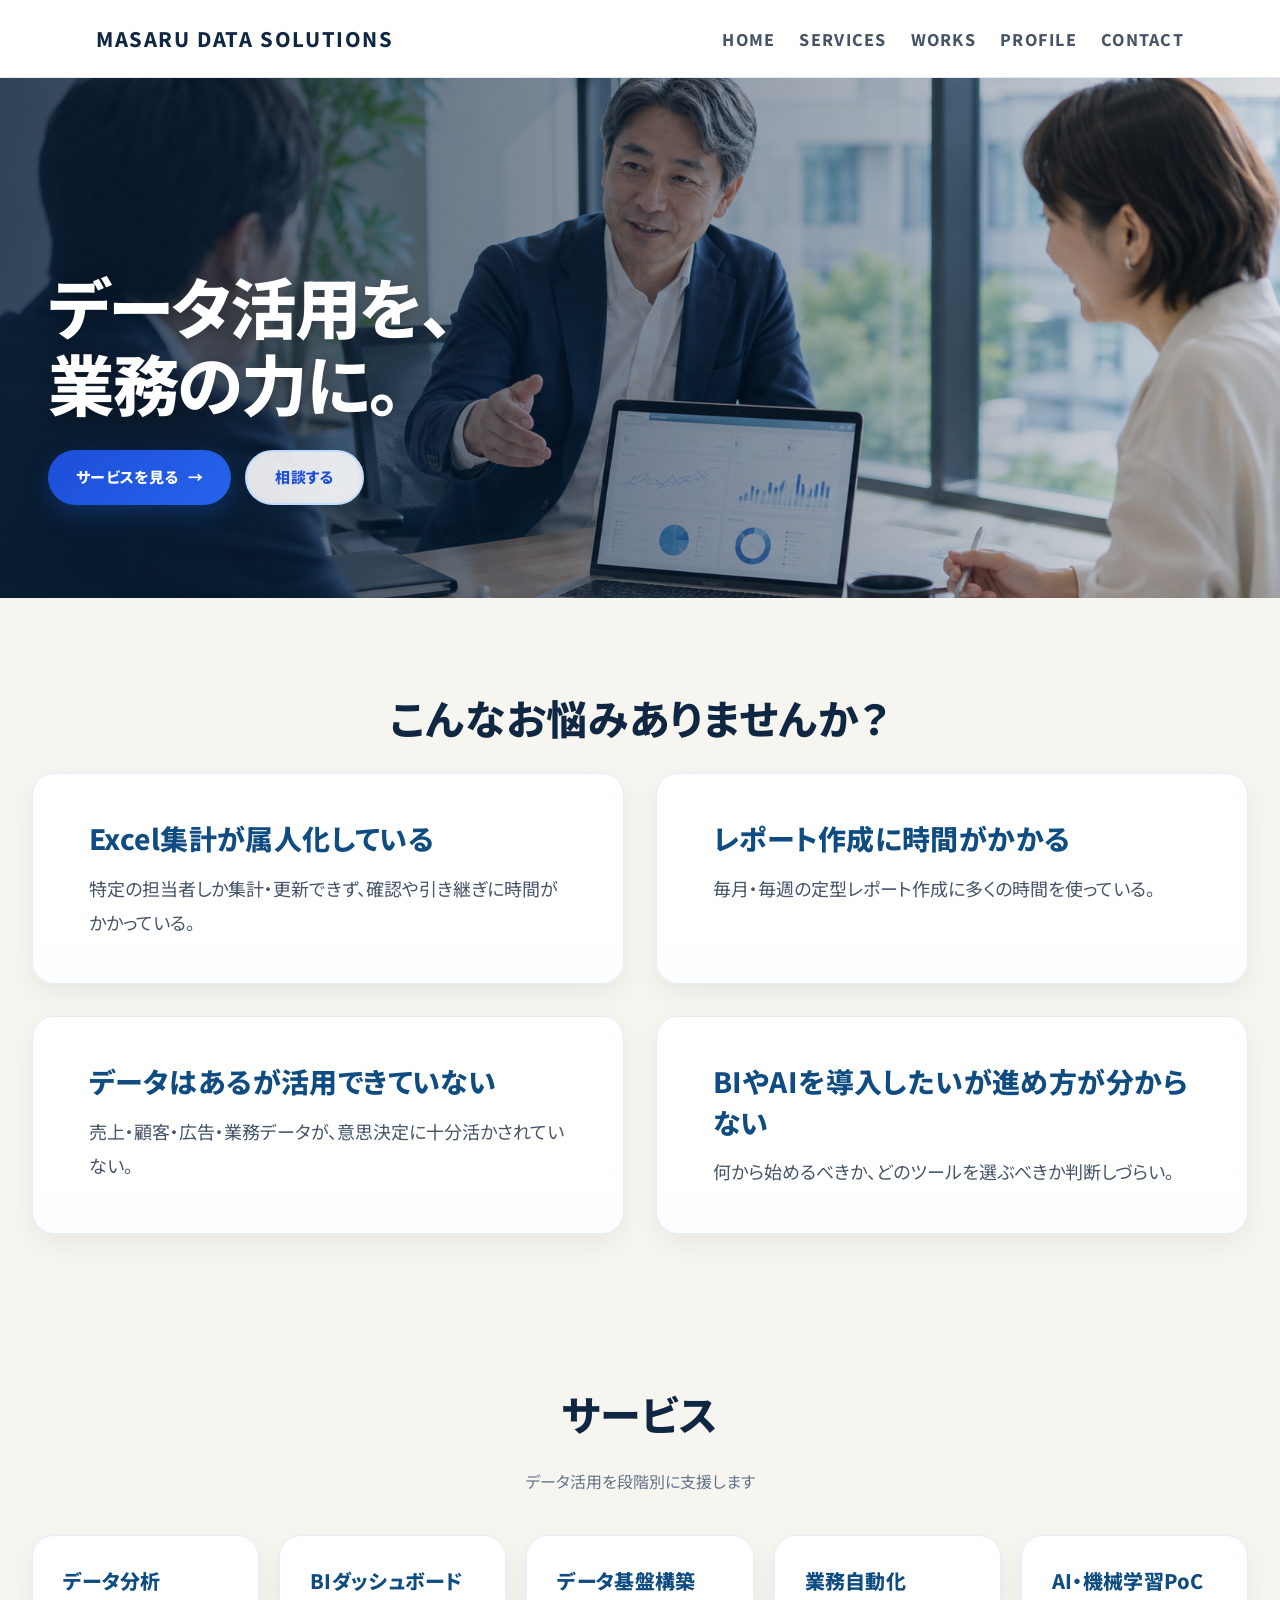
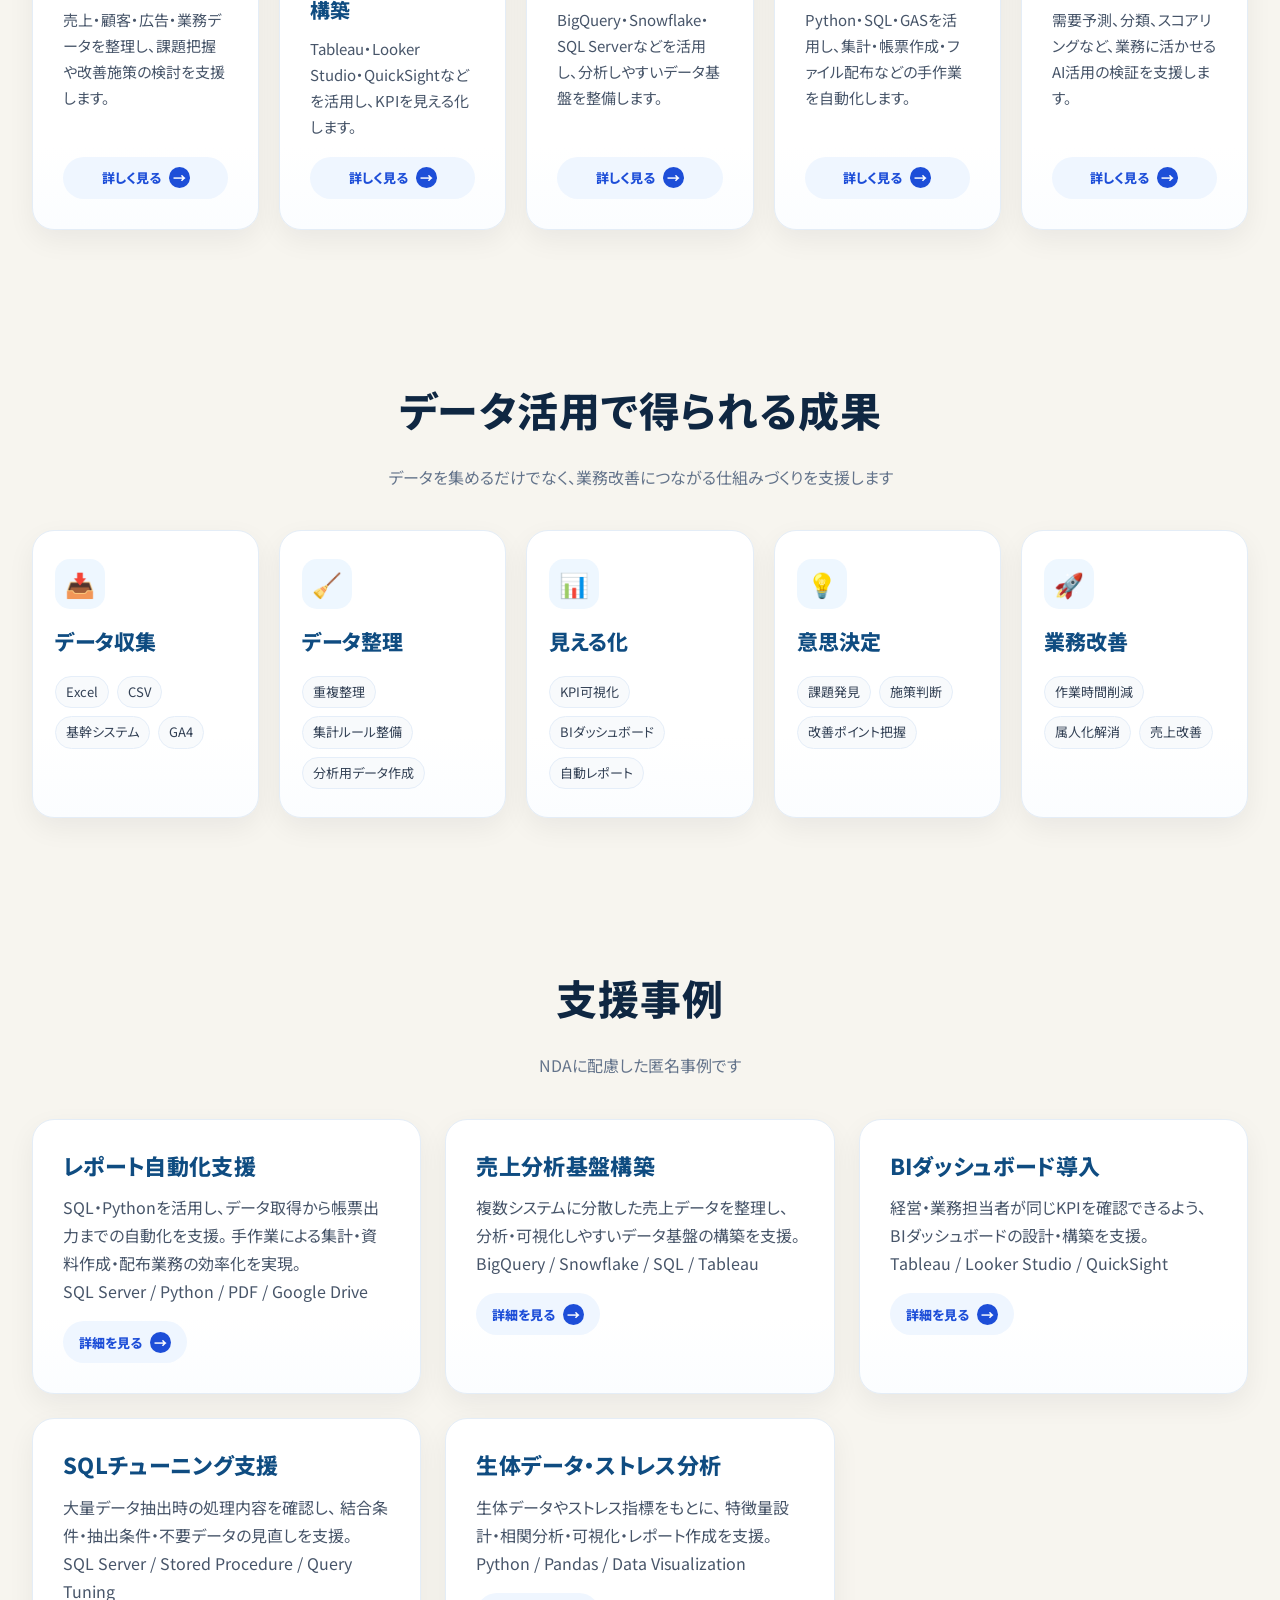
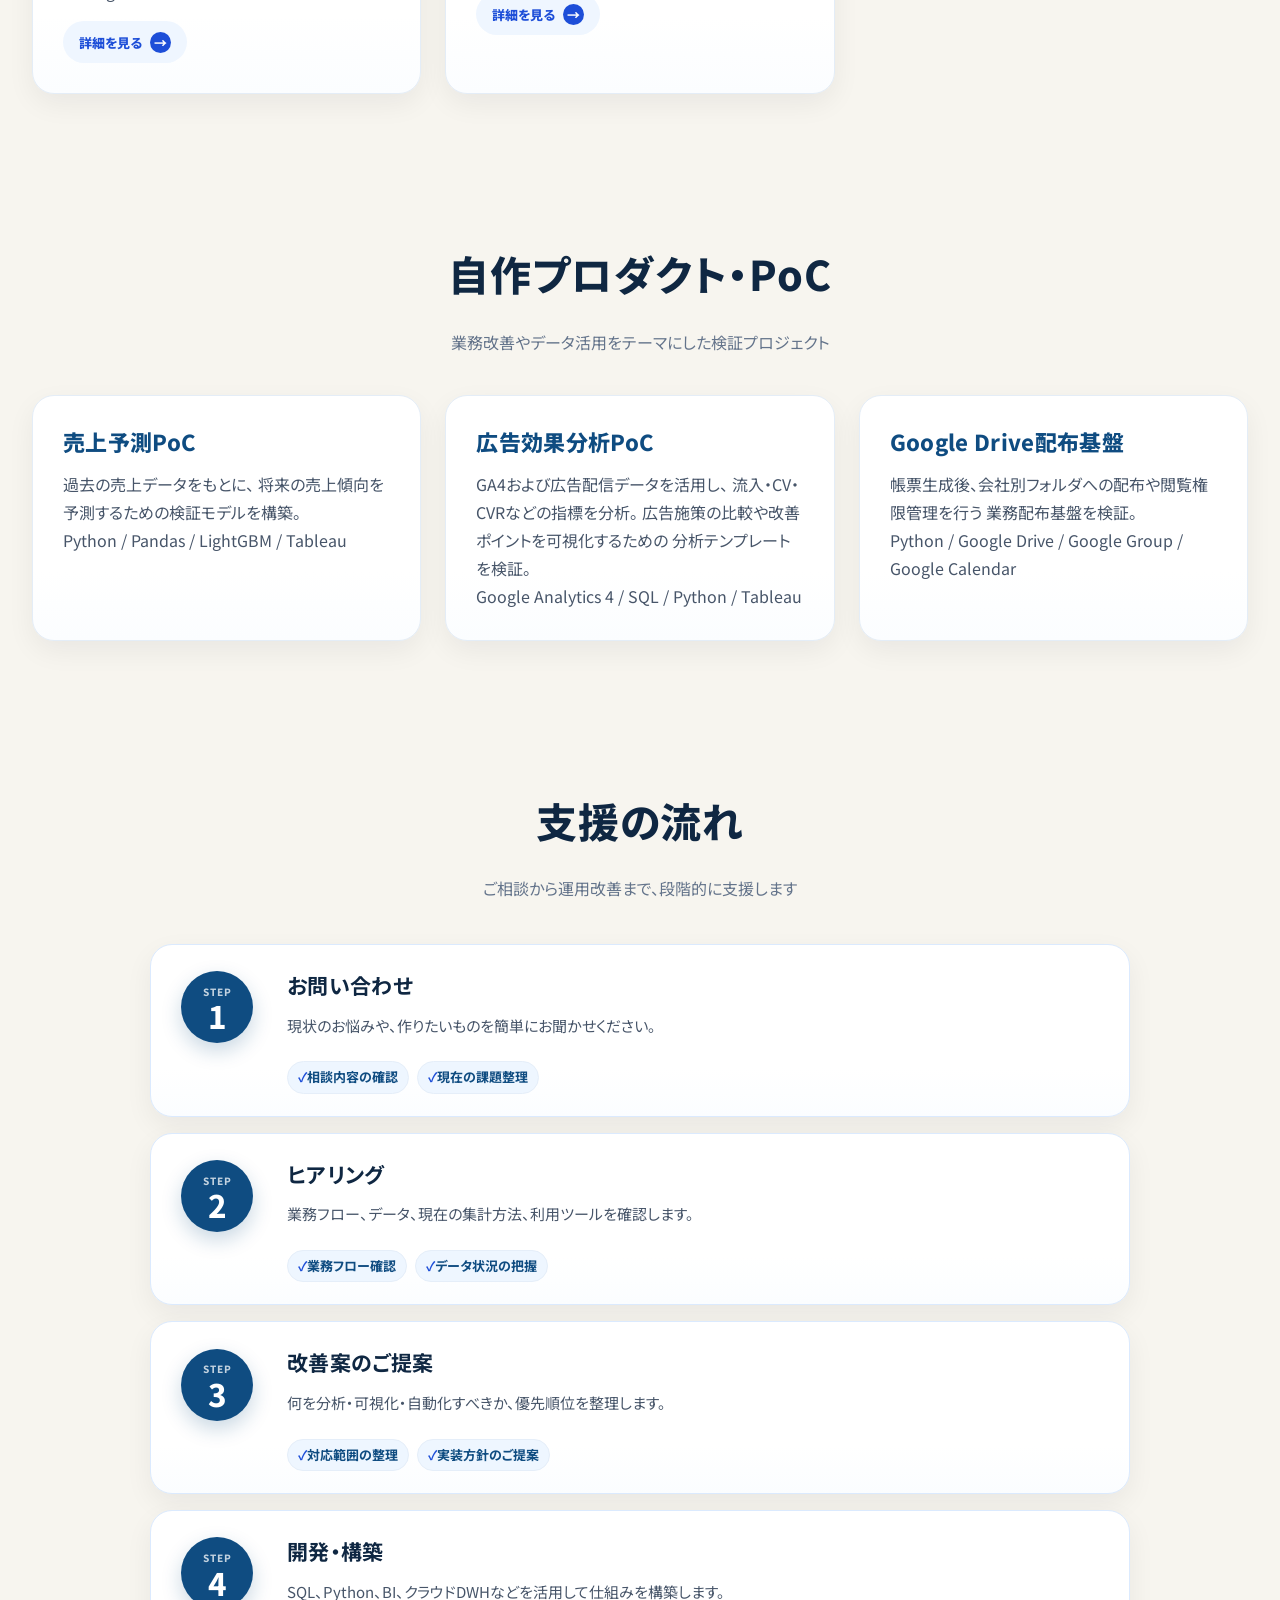
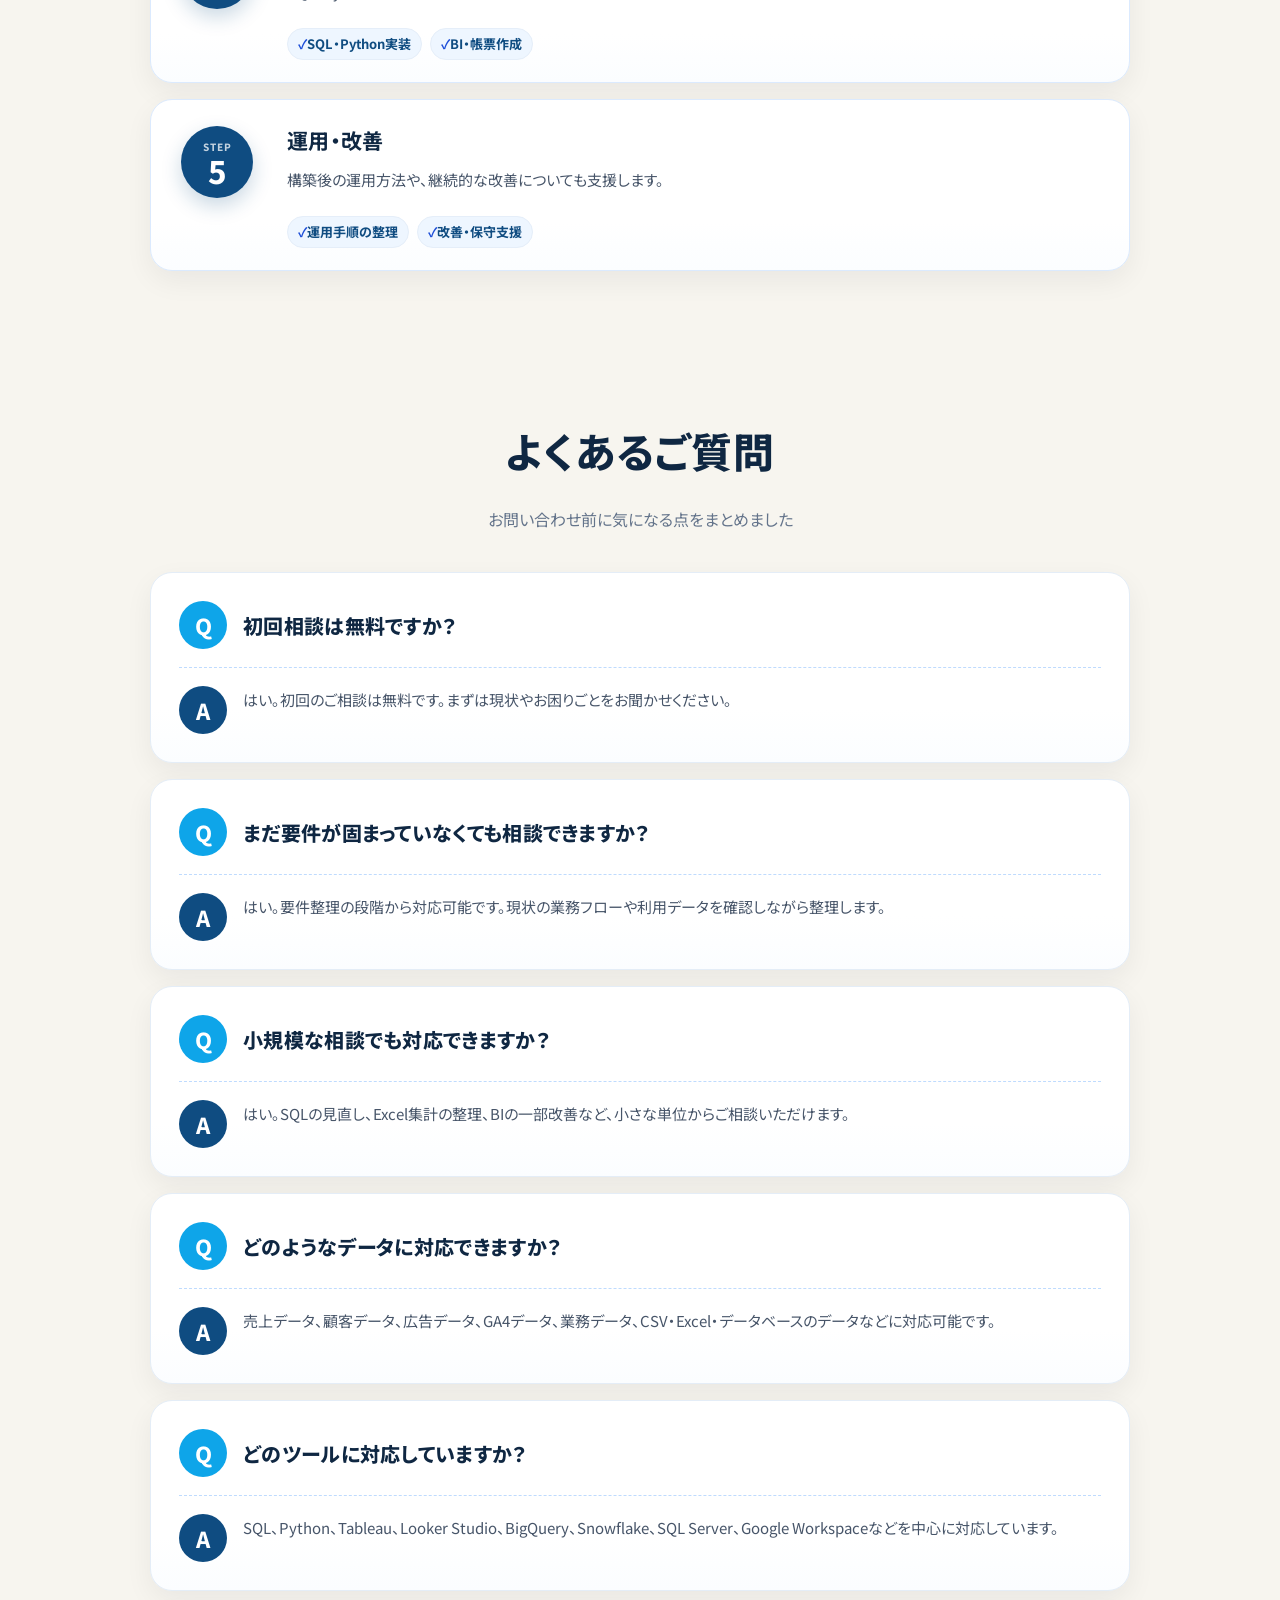
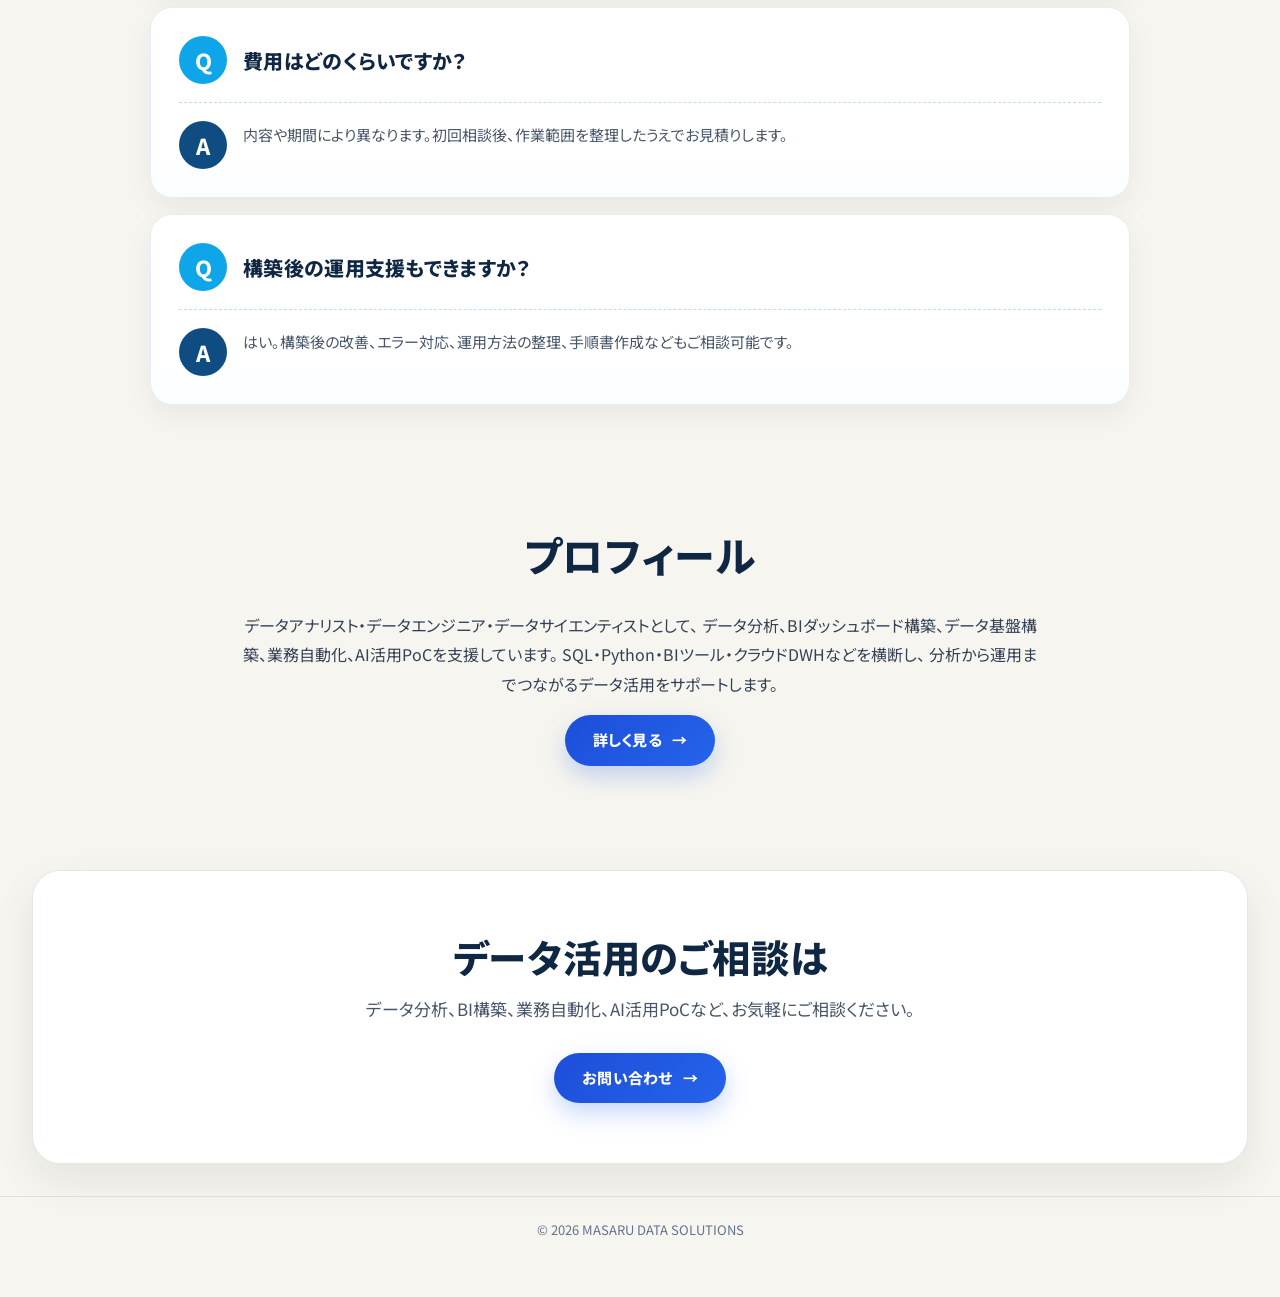
==== commit be93bd2d: "Add files via upload" ====
--- a/index.html
+++ b/index.html
@@ -50,7 +50,13 @@
 
   <!-- ===== 課題提起 ===== -->
   <section class="section issues">
-    <h2>こんなお悩みありませんか？</h2>
+   <h2 class="section-title">
+  こんなお悩み<span class="sp-br"><br></span>ありませんか？
+</h2>
+
+
+
+
     <div class="issues-grid">
       <div class="issue-card">
         <h3>Excel集計が属人化している</h3>
@@ -105,7 +111,10 @@
   </section>
 <!-- ===== お客様が得られる成果 ===== -->
 <section class="section business-flow">
-  <h2>データ活用で得られる成果</h2>
+  <h2 class="section-title">
+  データ活用で<span class="sp-br"><br></span>得られる成果
+</h2>
+
   <p class="section-subtitle">
     データを集めるだけでなく、業務改善につながる仕組みづくりを支援します
   </p>
--- a/css/style.css
+++ b/css/style.css
@@ -1655,4 +1655,24 @@
   position: sticky;
   top: 0;
   z-index: 1000;
+}
+
+@media (max-width: 768px) {
+  .section-title {
+    font-size: 28px;
+    line-height: 1.45;
+  }
+}
+
+
+/* PCでは改行しない */
+.sp-br {
+  display: none;
+}
+
+/* スマホだけ改行する */
+@media (max-width: 768px) {
+  .sp-br {
+    display: inline;
+  }
 }
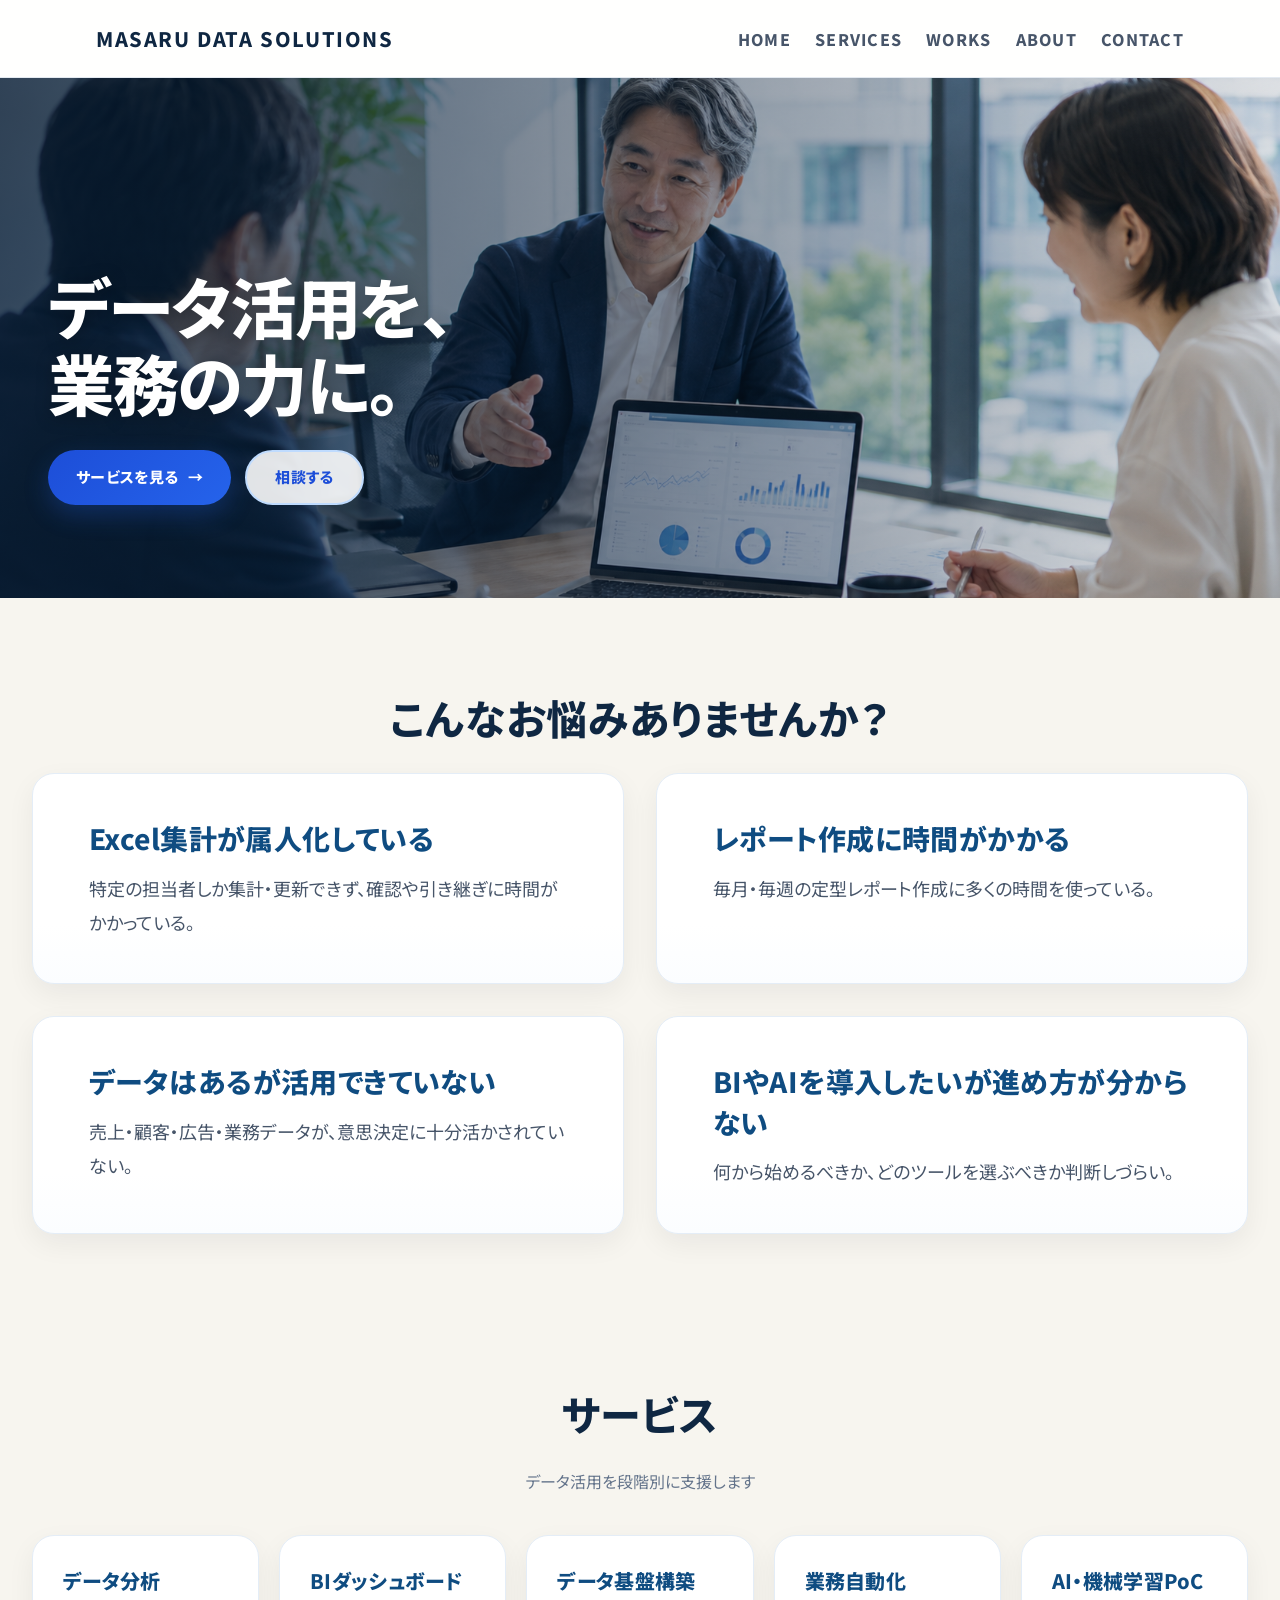
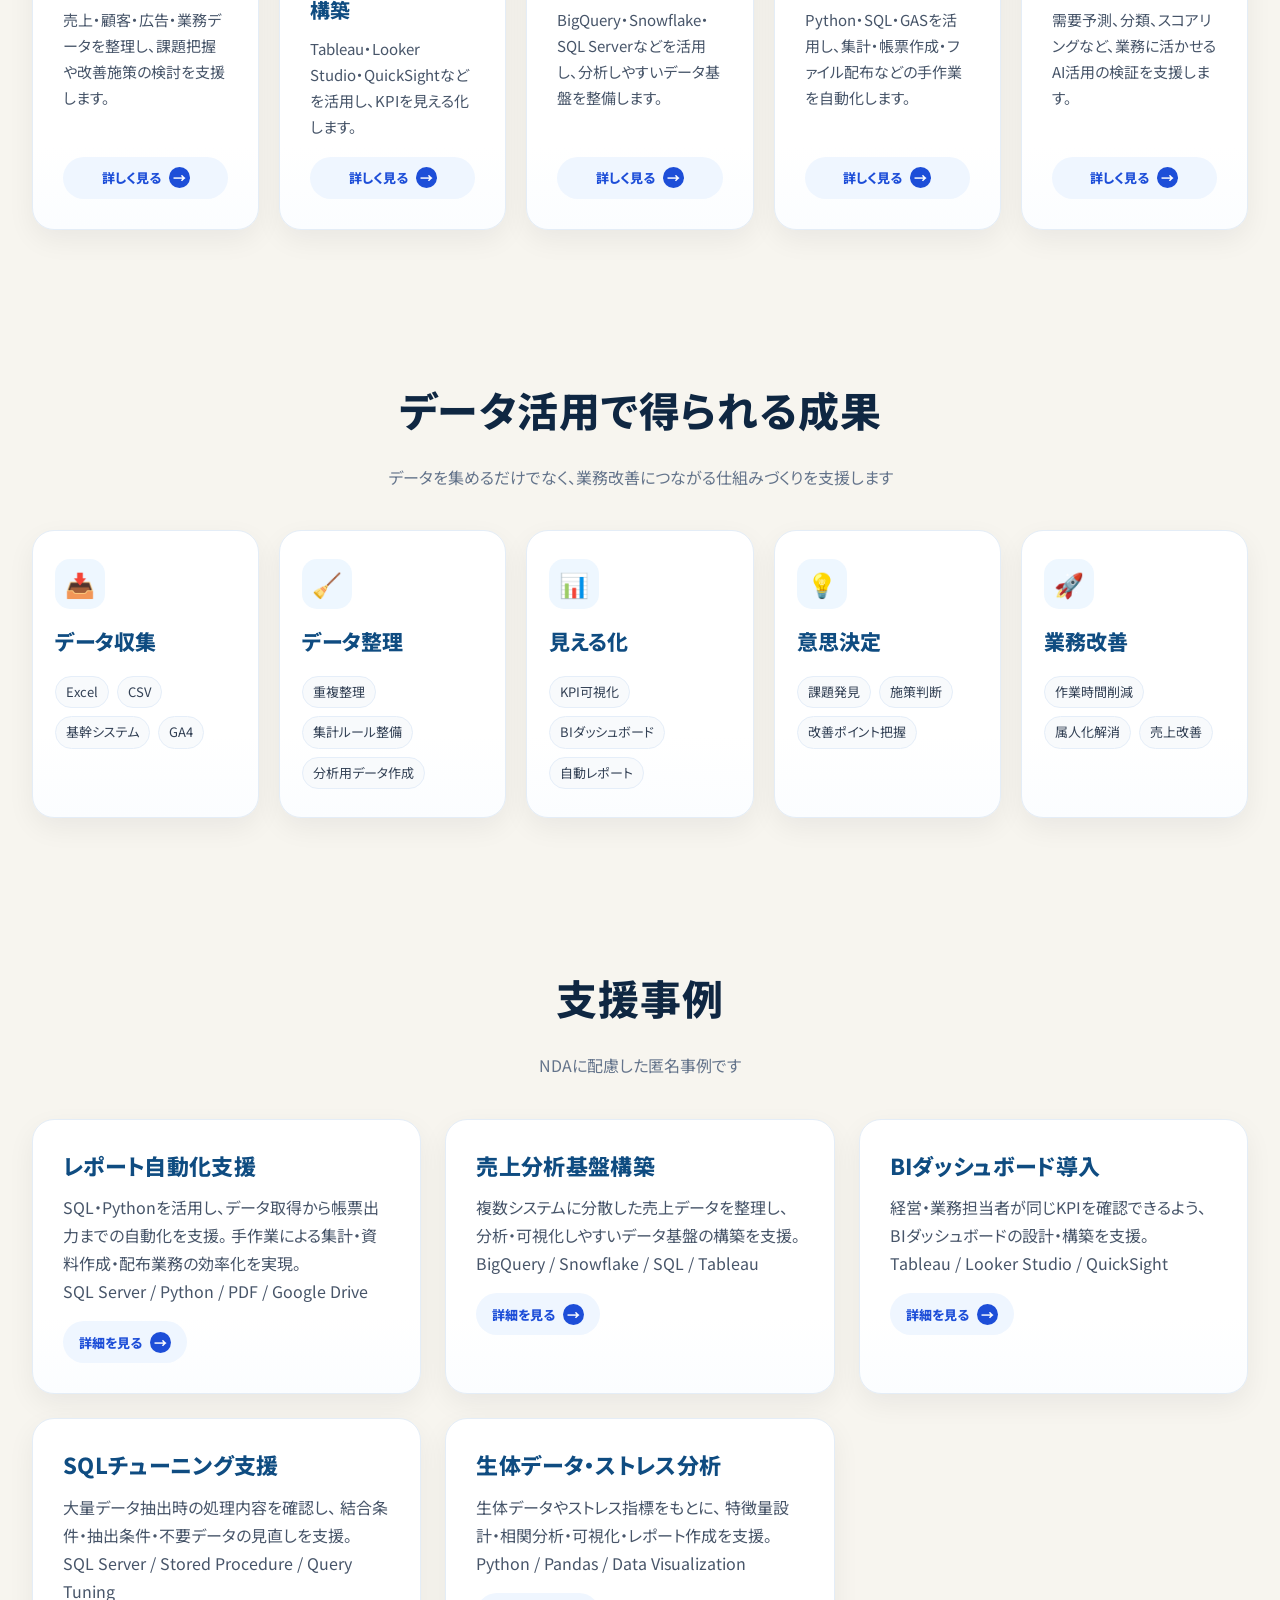
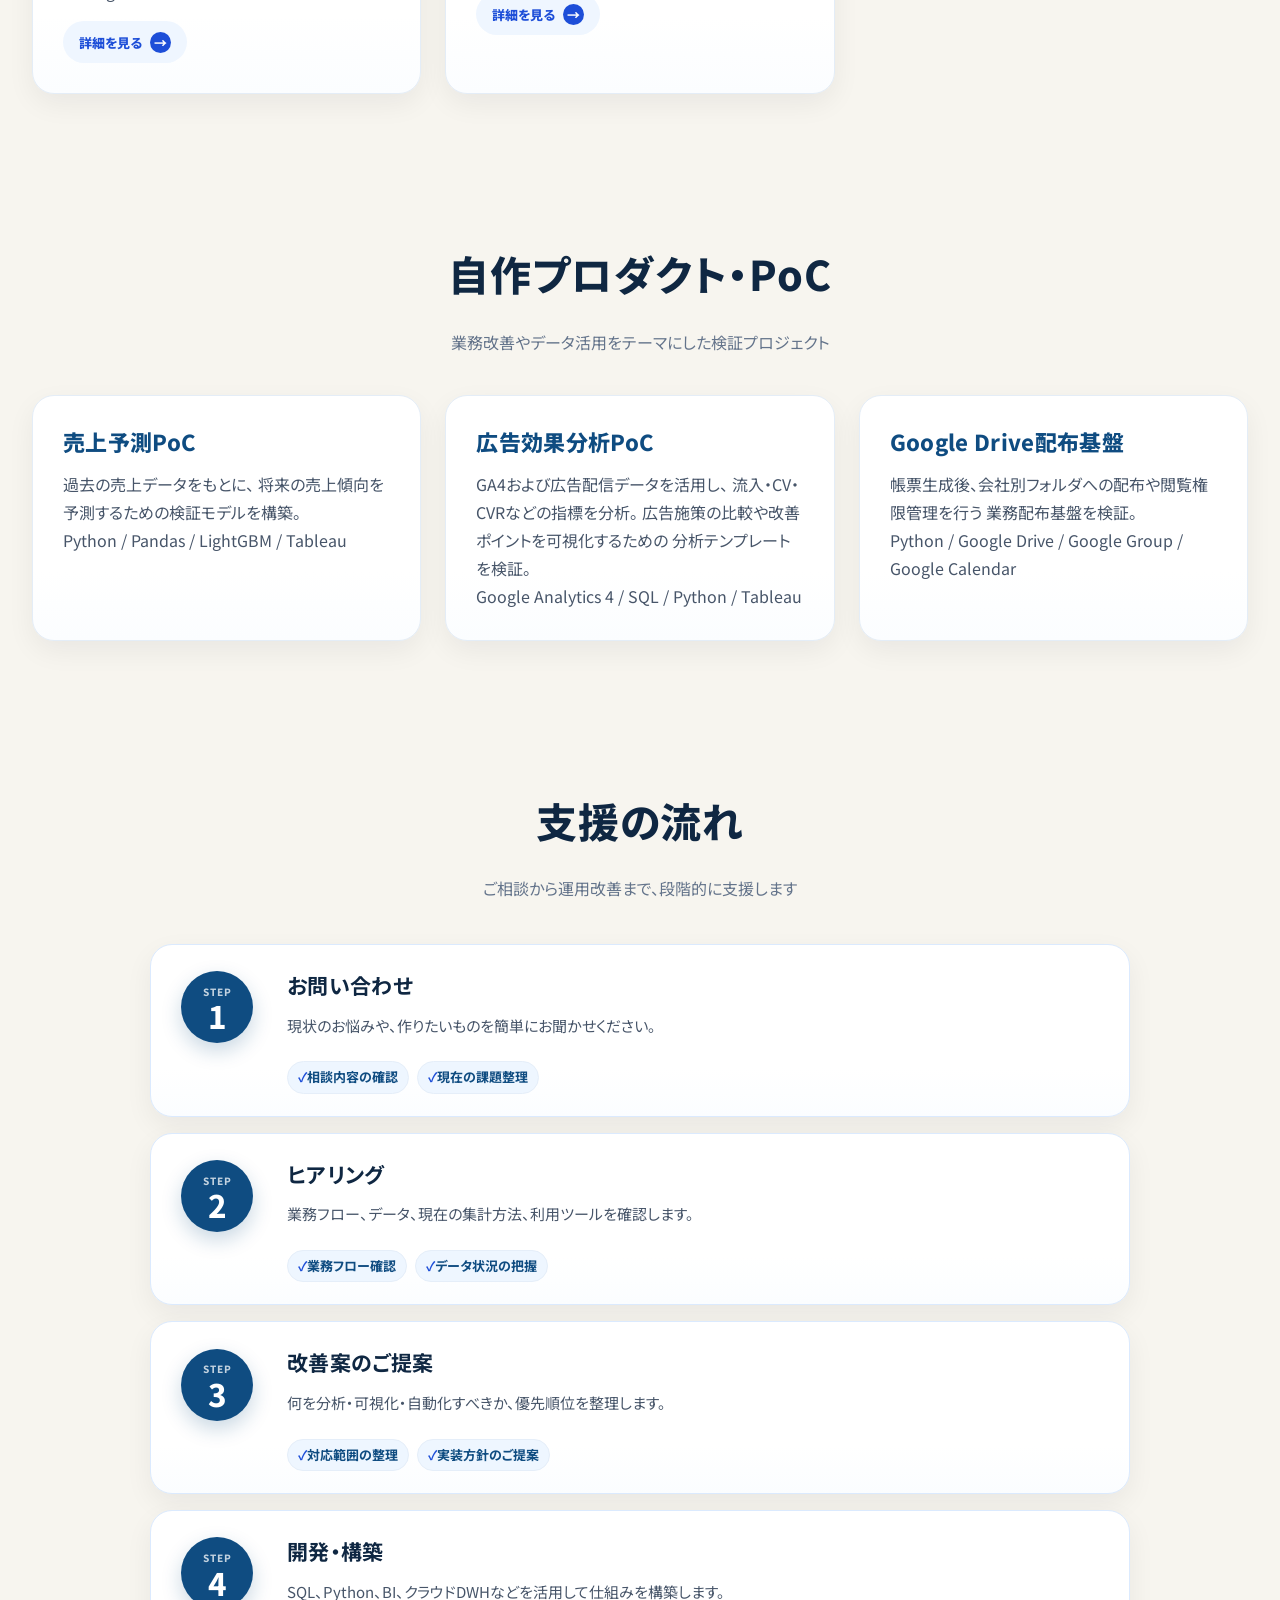
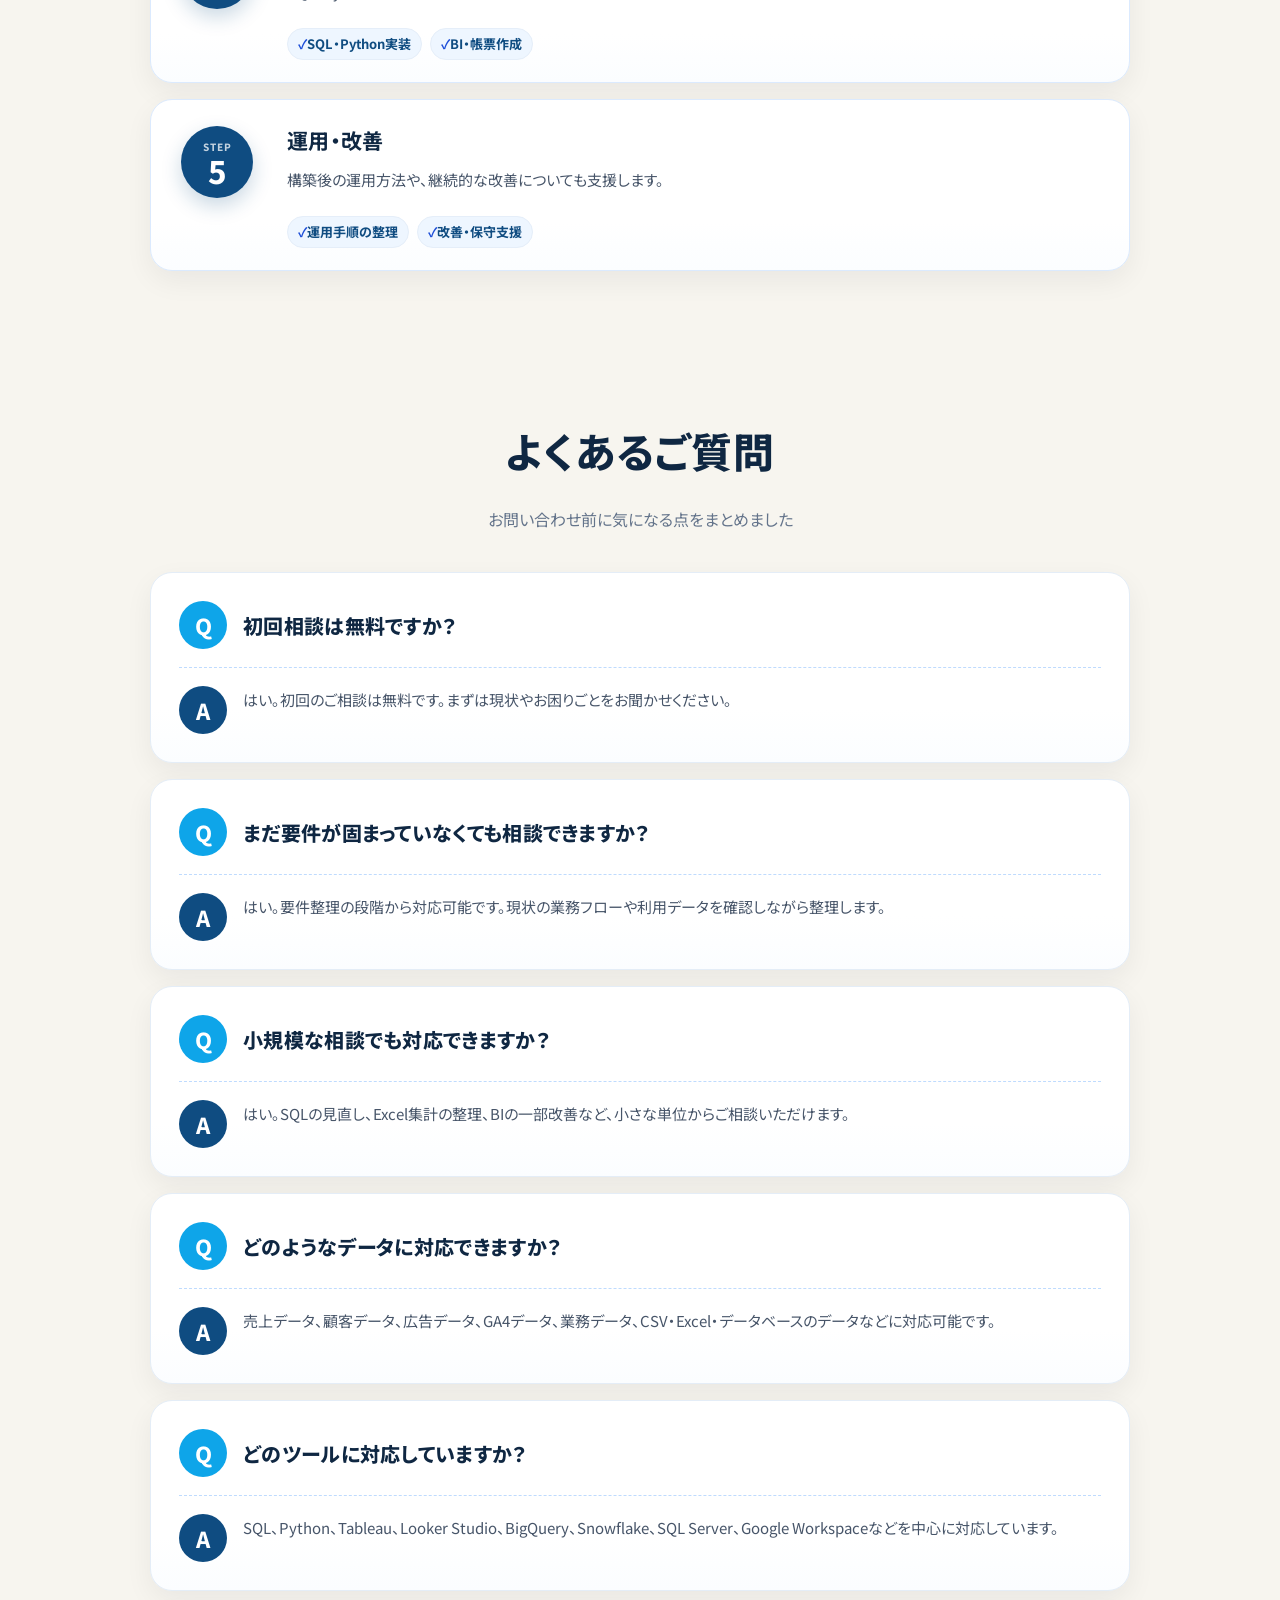
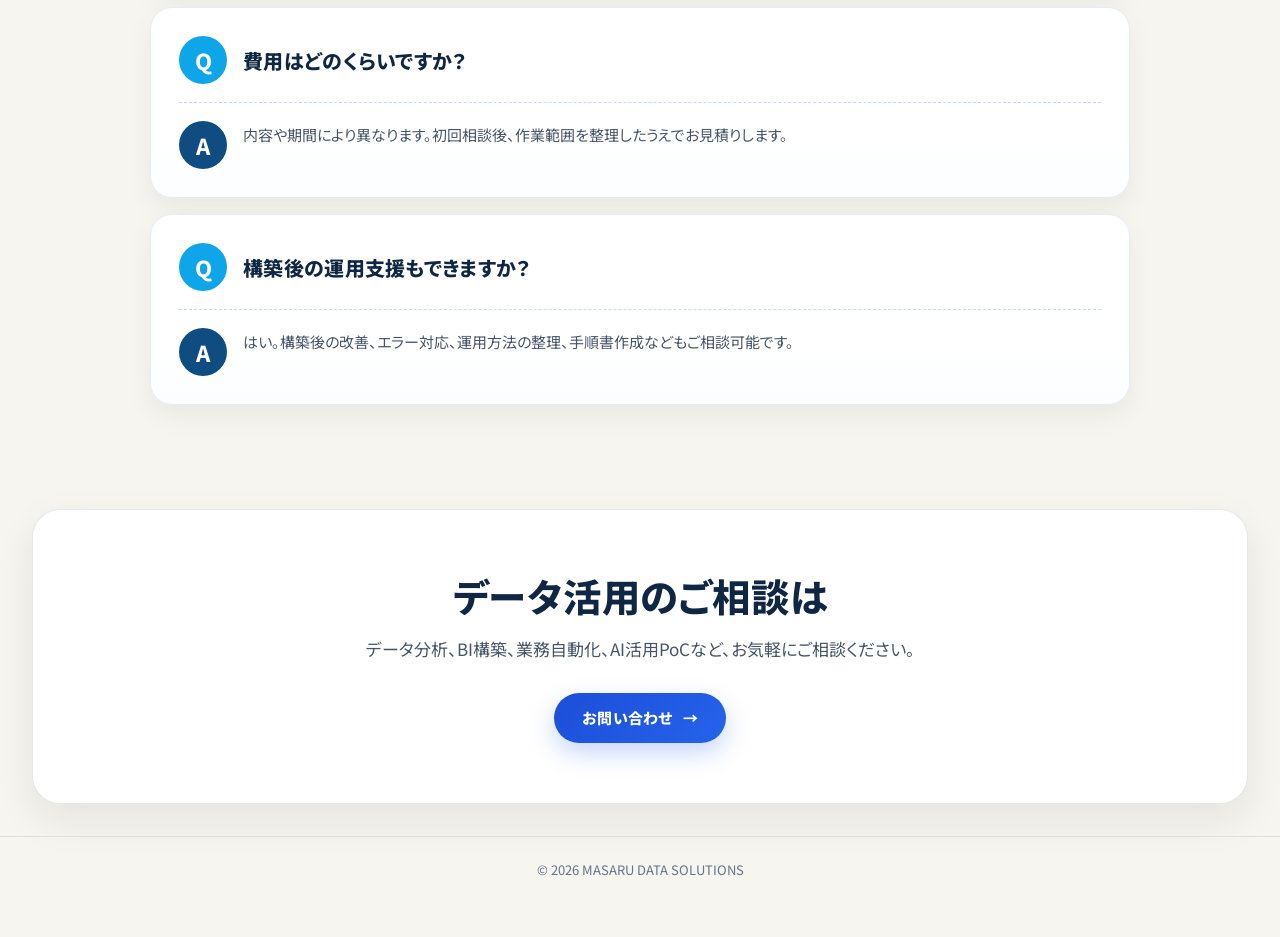
==== commit 83464236: "Add files via upload" ====
--- a/index.html
+++ b/index.html
@@ -23,7 +23,7 @@
       <a href="./index.html">HOME</a>
       <a href="./services/index.html">SERVICES</a>
       <a href="./works/index.html">WORKS</a>
-      <a href="./profile/index.html">PROFILE</a>
+      <a href="./about/index.html">ABOUT</a>
       <a href="./contact/index.html">CONTACT</a>
     </nav>
   </div>
@@ -453,21 +453,7 @@
   </div>
 </section>
 
-  <!-- ===== プロフィール概要 ===== -->
-  <section class="section profile-overview">
-    <h2>プロフィール</h2>
-    <div class="profile-content">
-      <p>
-        データアナリスト・データエンジニア・データサイエンティストとして、
-        データ分析、BIダッシュボード構築、データ基盤構築、業務自動化、AI活用PoCを支援しています。
-        SQL・Python・BIツール・クラウドDWHなどを横断し、
-        分析から運用までつながるデータ活用をサポートします。
-      </p>
-      <a href="./profile/index.html" class="btn primary">詳しく見る</a>
-    </div>
-  </section>
-
-    <!-- ===== お問い合わせCTA ===== -->
+   <!-- ===== お問い合わせCTA ===== -->
   <section class="section contact-cta">
     <h2>データ活用のご相談は</h2>
     <p>データ分析、BI構築、業務自動化、AI活用PoCなど、お気軽にご相談ください。</p>
--- a/css/style.css
+++ b/css/style.css
@@ -1675,4 +1675,46 @@
   .sp-br {
     display: inline;
   }
+}
+.profile-info {
+  max-width: 1000px;
+  margin: 0 auto;
+}
+
+.section-label {
+  font-size: 0.8rem;
+  font-weight: 700;
+  letter-spacing: 0.08em;
+  color: #475569;
+  margin-bottom: 8px;
+}
+
+.profile-table {
+  margin-top: 32px;
+  border-top: 1px solid #cbd5e1;
+}
+
+.profile-row {
+  display: grid;
+  grid-template-columns: 180px 1fr;
+  gap: 40px;
+  padding: 22px 0;
+  border-bottom: 1px solid #cbd5e1;
+}
+
+.profile-label {
+  font-weight: 500;
+  color: #334155;
+}
+
+.profile-value {
+  color: #334155;
+  line-height: 1.8;
+}
+
+@media (max-width: 768px) {
+  .profile-row {
+    grid-template-columns: 1fr;
+    gap: 8px;
+  }
 }
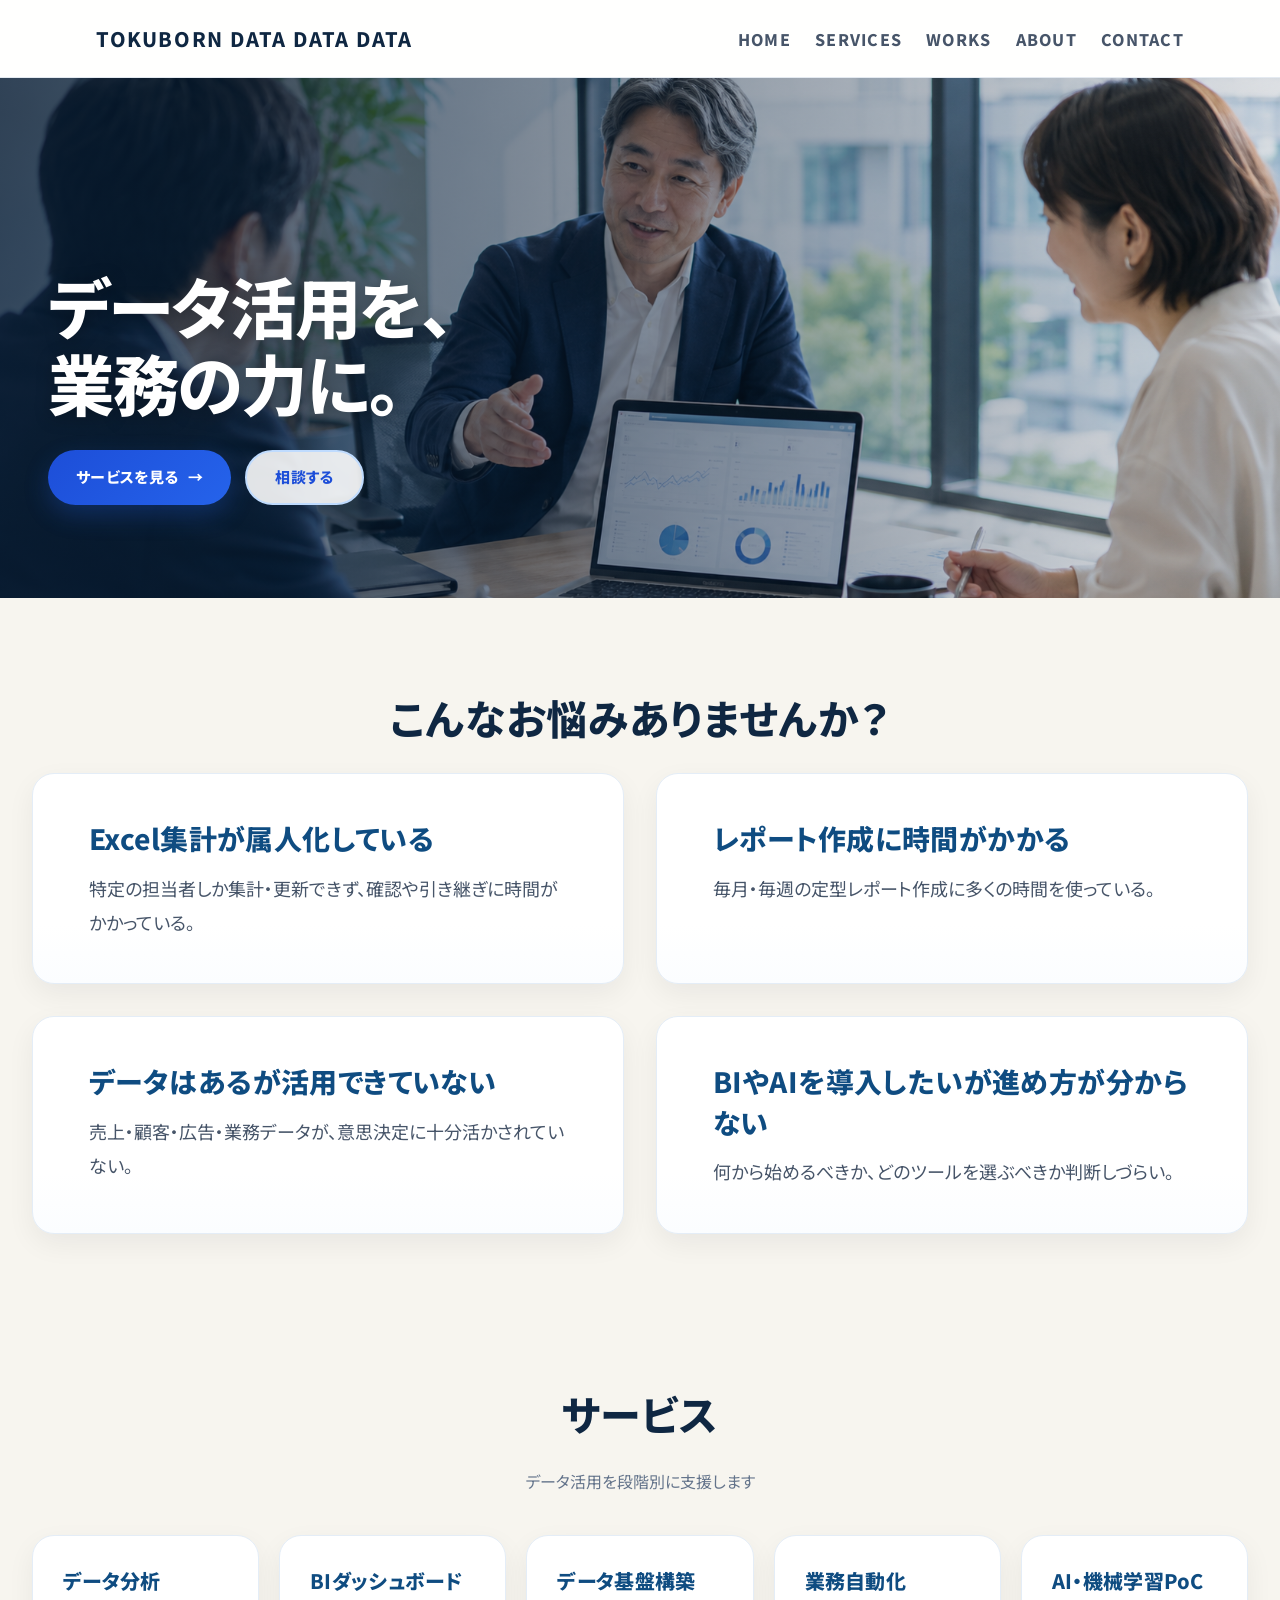
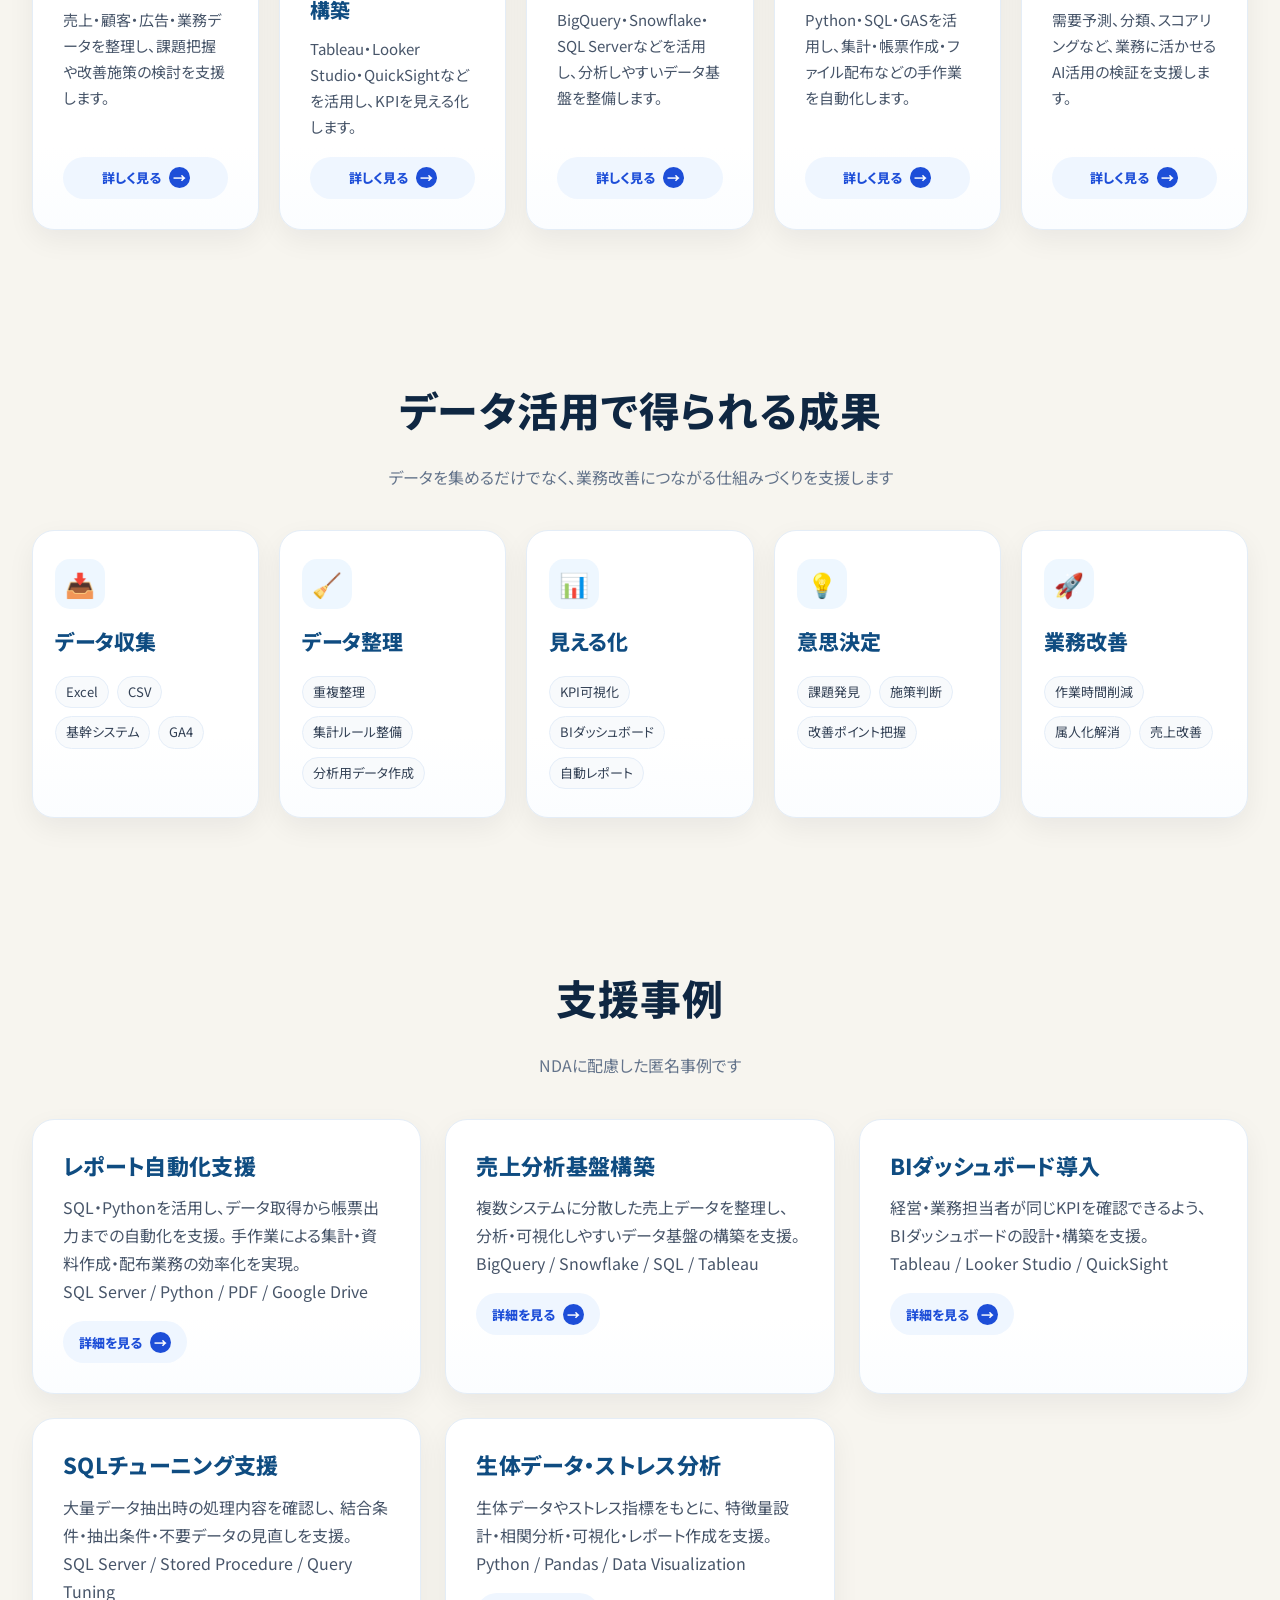
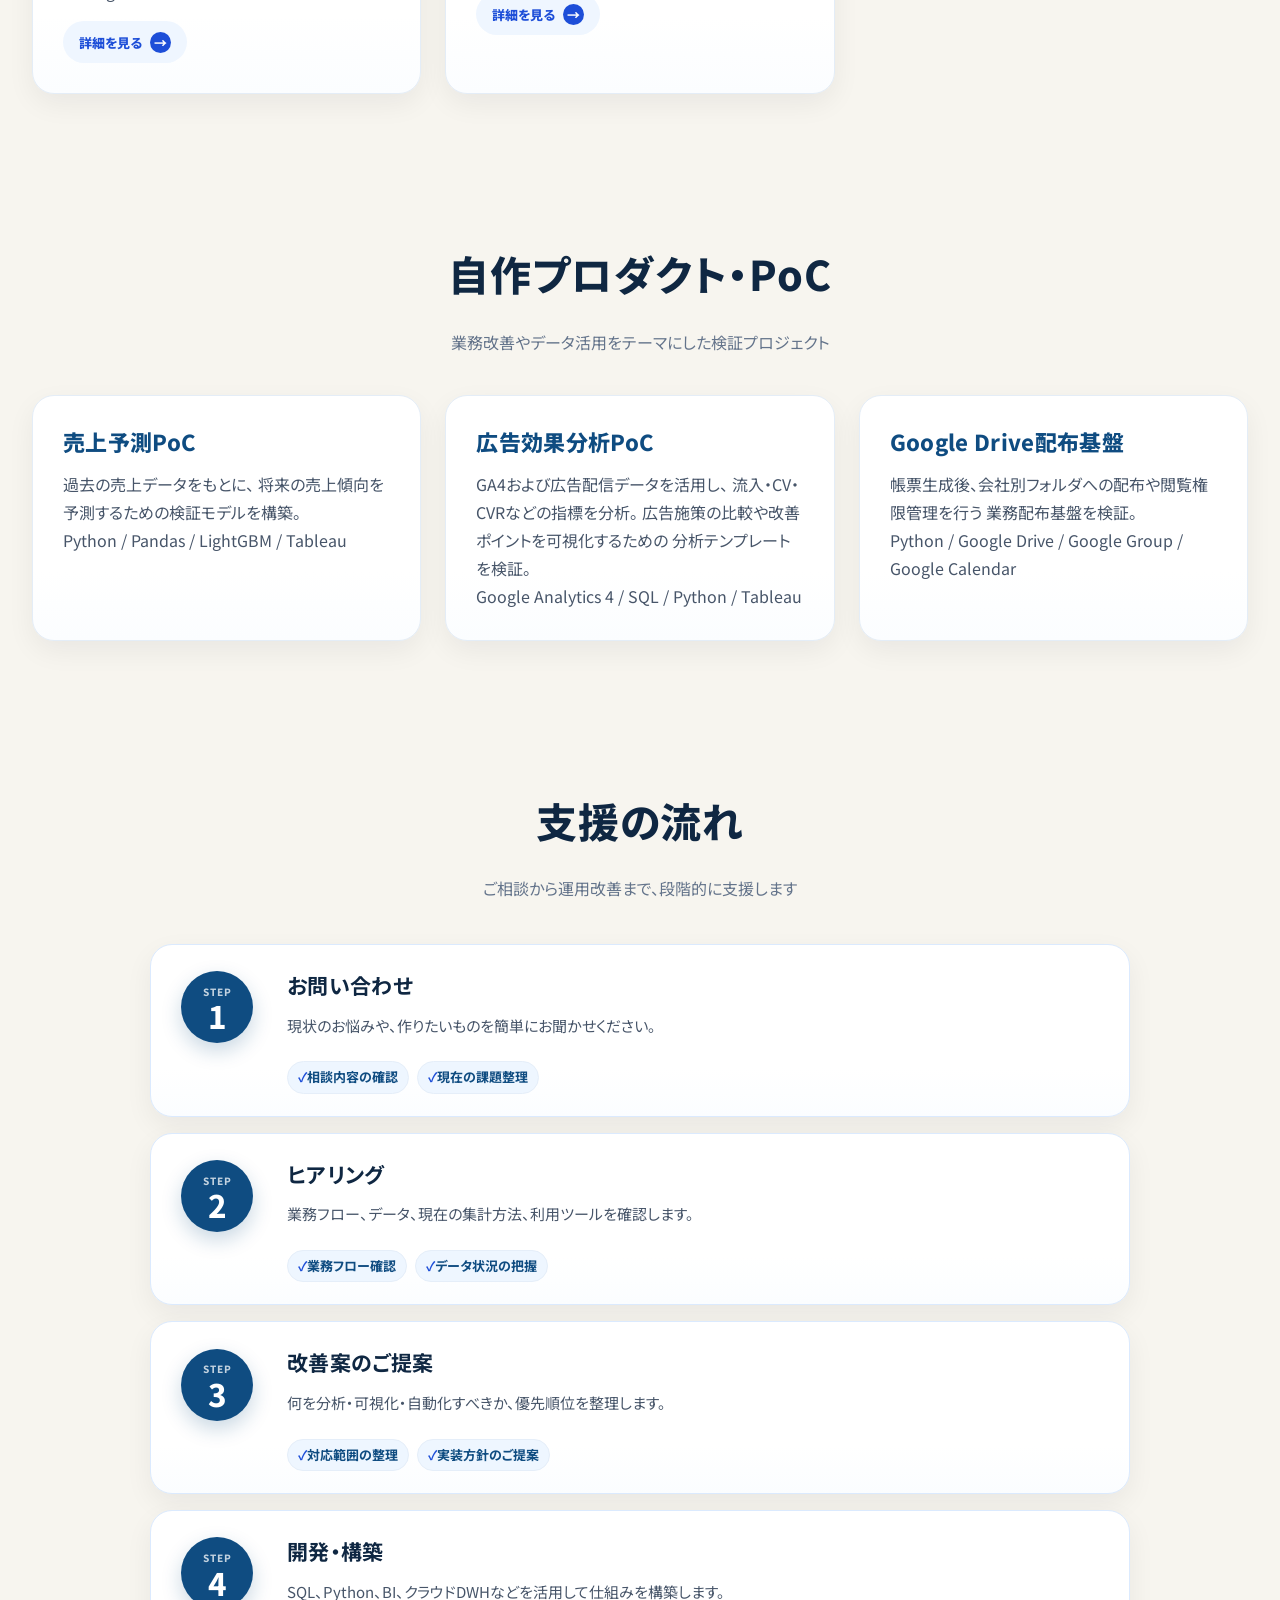
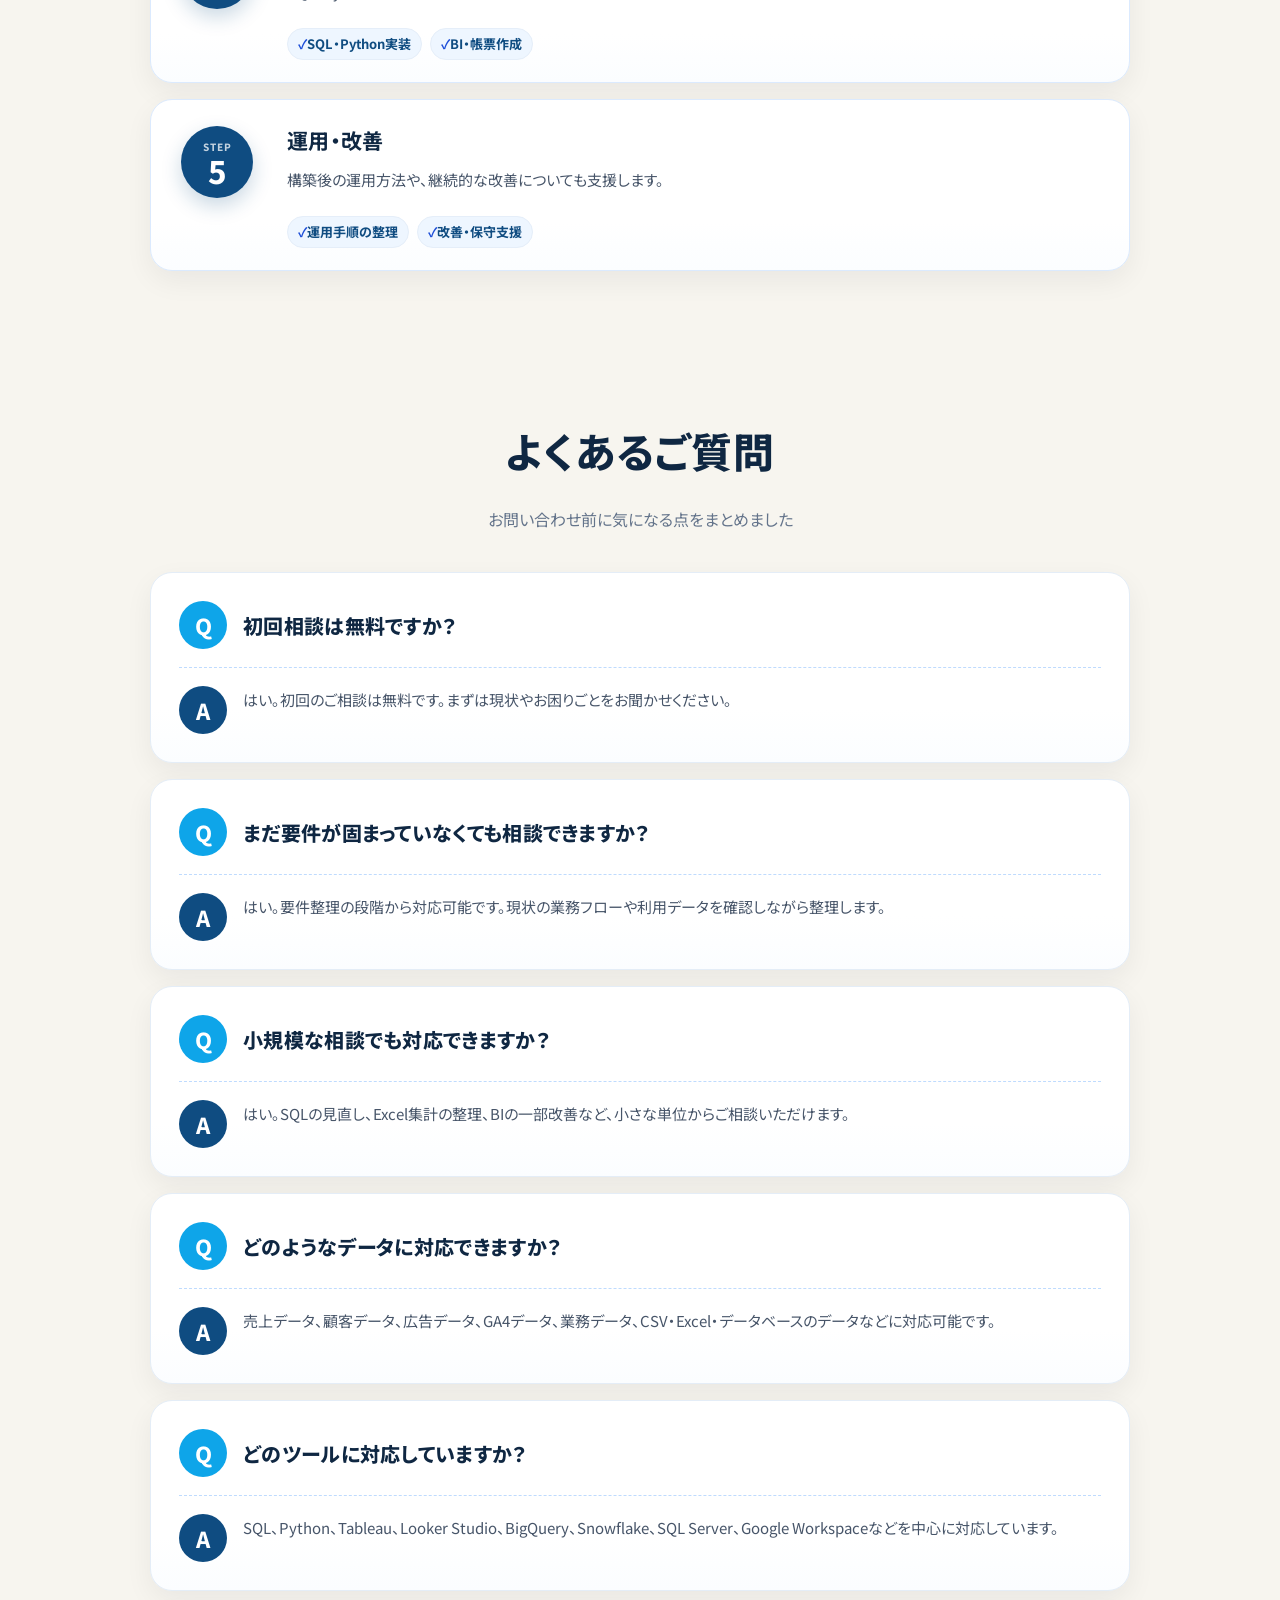
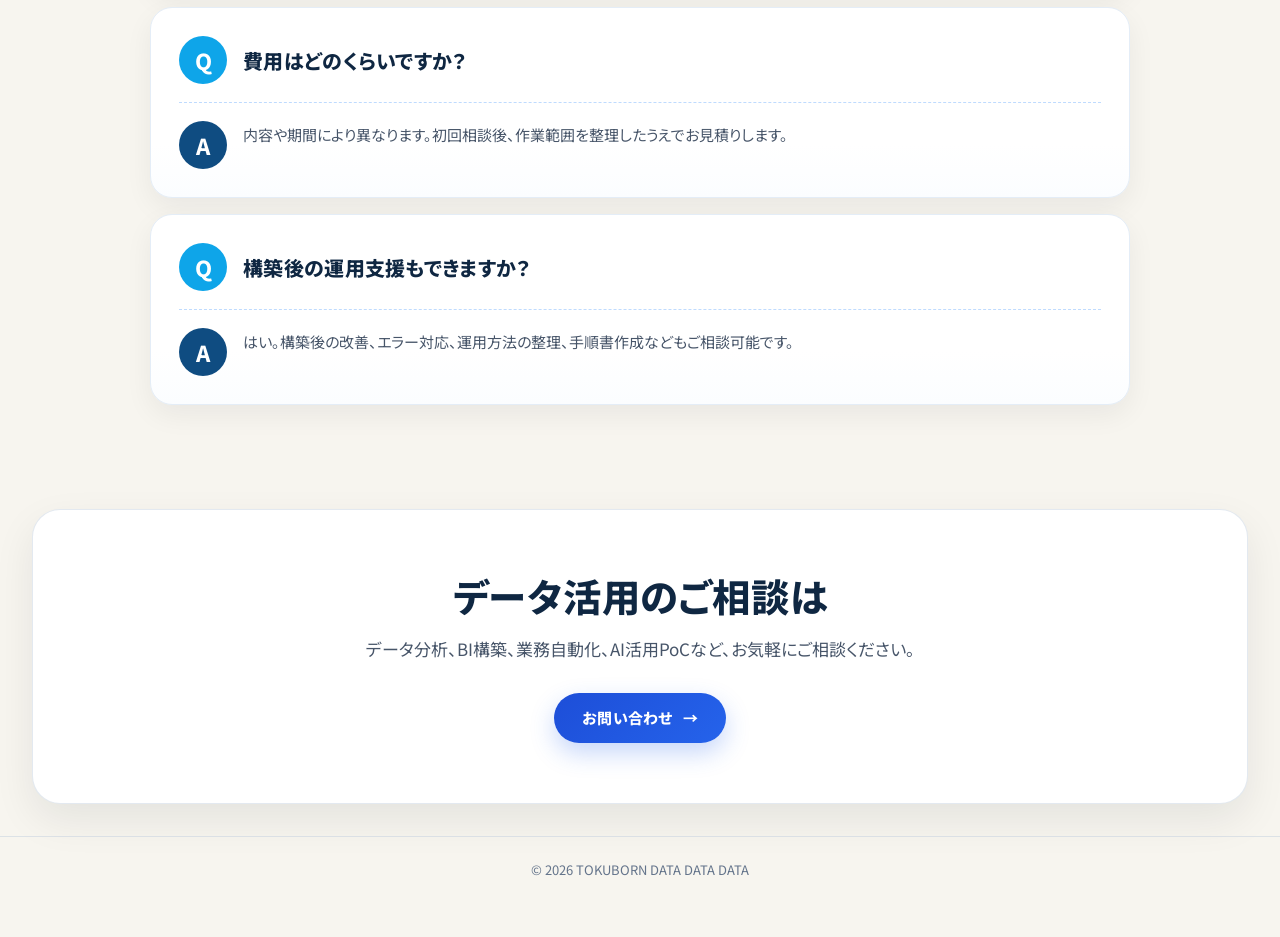
==== commit 6a6e0a00: "Add files via upload" ====
--- a/index.html
+++ b/index.html
@@ -3,7 +3,7 @@
 <head>
   <meta charset="UTF-8">
   <meta name="viewport" content="width=device-width, initial-scale=1.0">
-  <title>MASARU DATA SOLUTIONS - データ分析・BI・AI活用支援</title>
+  <title>TOKUBORN DATA DATA DATA - データ分析・BI・AI活用支援</title>
   <link rel="preconnect" href="https://fonts.googleapis.com">
   <link rel="preconnect" href="https://fonts.gstatic.com" crossorigin>
   <link href="https://fonts.googleapis.com/css2?family=Noto+Sans+JP:wght@400;500;700&display=swap" rel="stylesheet">
@@ -15,7 +15,7 @@
 
 <header class="header">
   <div class="header-inner">
-    <div class="logo">MASARU DATA SOLUTIONS</div>
+    <div class="logo">TOKUBORN DATA DATA DATA</div>
 
     <button id="menu-toggle" class="menu-toggle" aria-expanded="false" aria-controls="nav" aria-label="メニュー">☰</button>
 
@@ -461,7 +461,7 @@
   </section>
 
   <footer>
-    <p>&copy; 2026 MASARU DATA SOLUTIONS</p>
+    <p>&copy; 2026 TOKUBORN DATA DATA DATA</p>
   </footer>
 
   <script src="./js/script.js"></script>
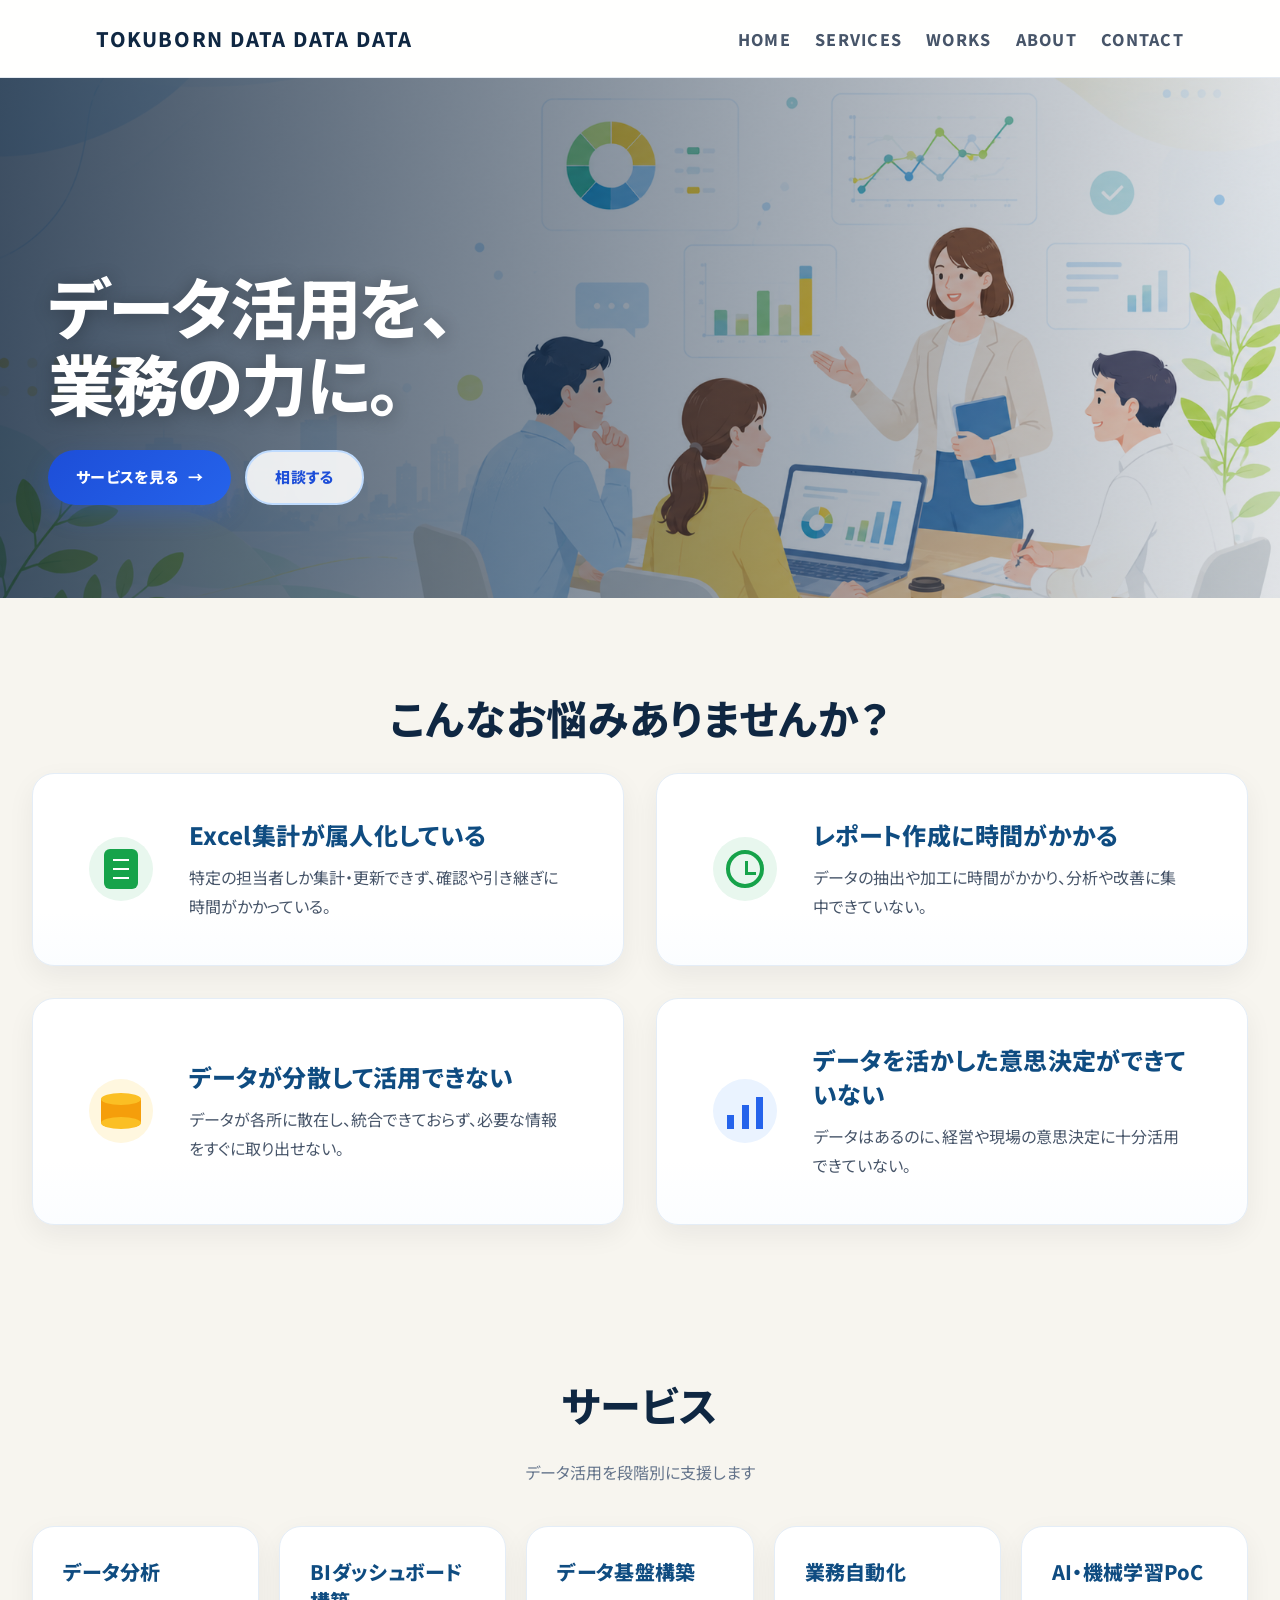
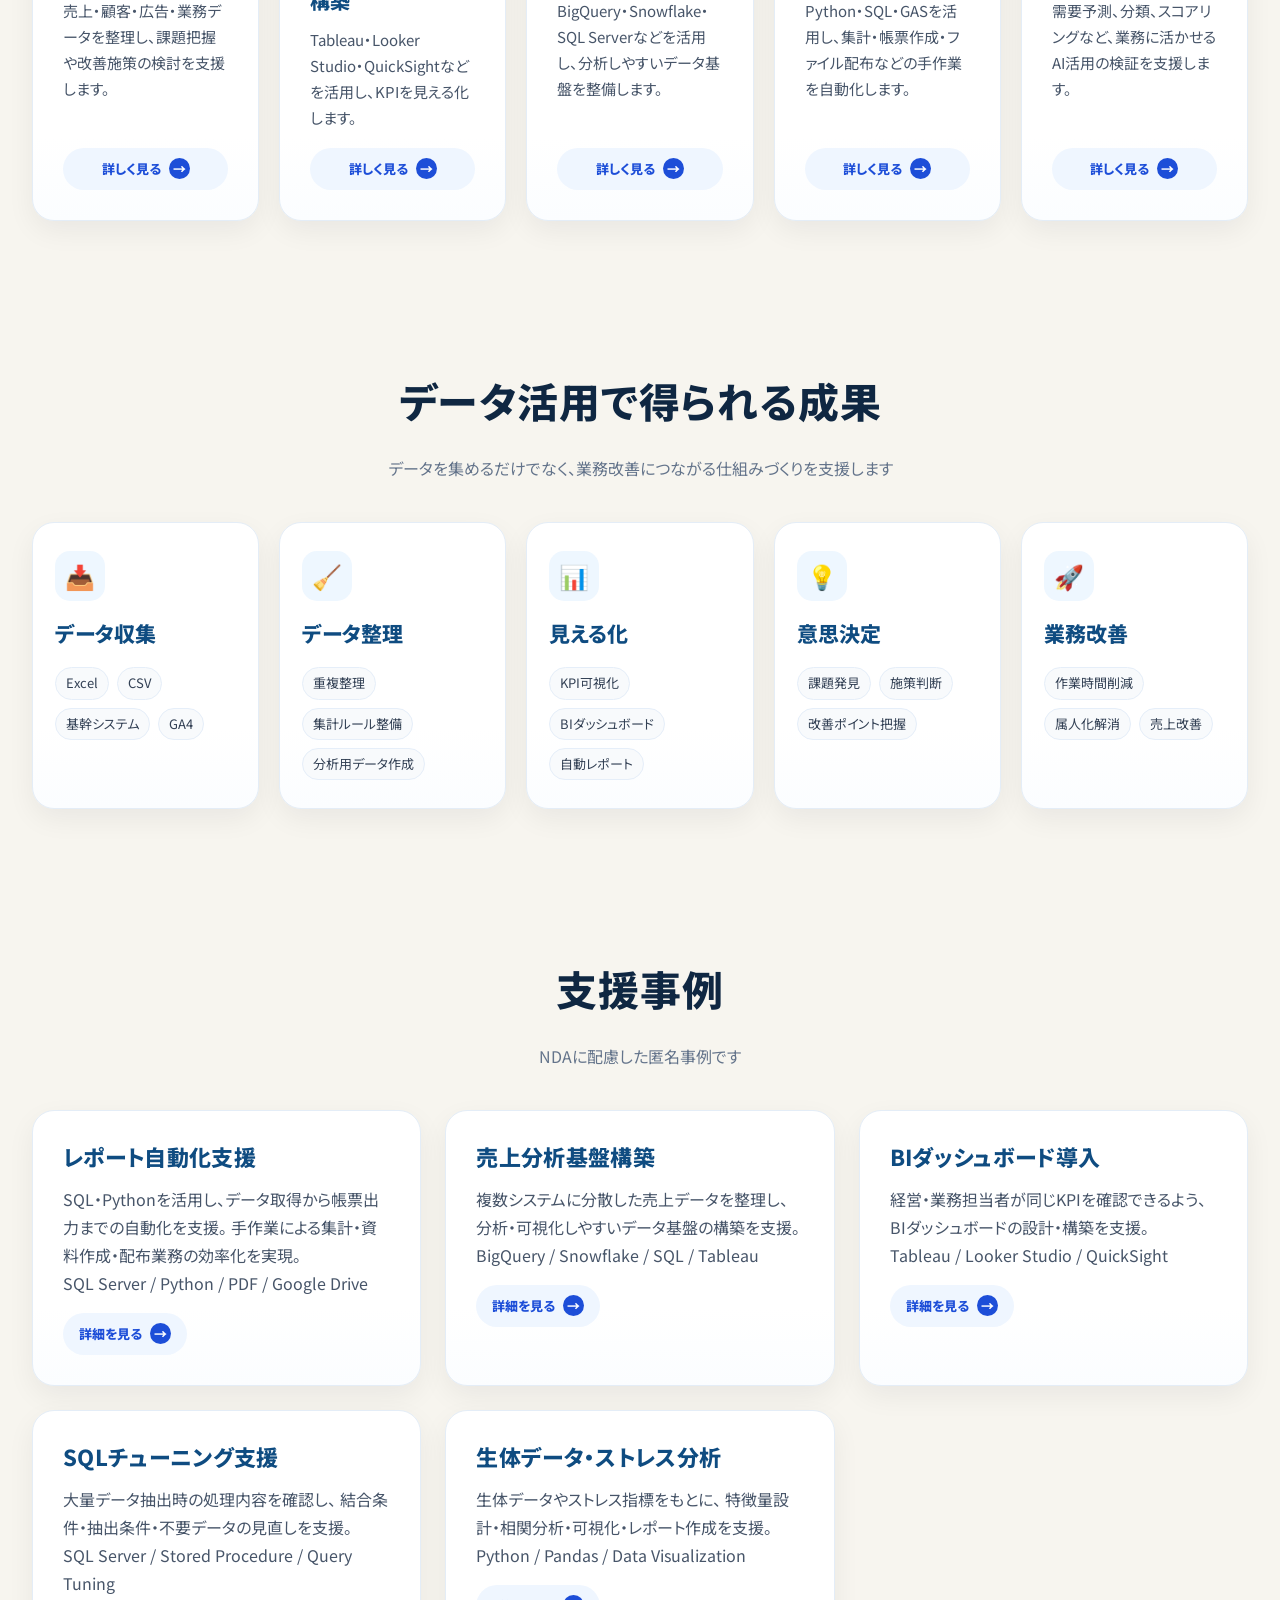
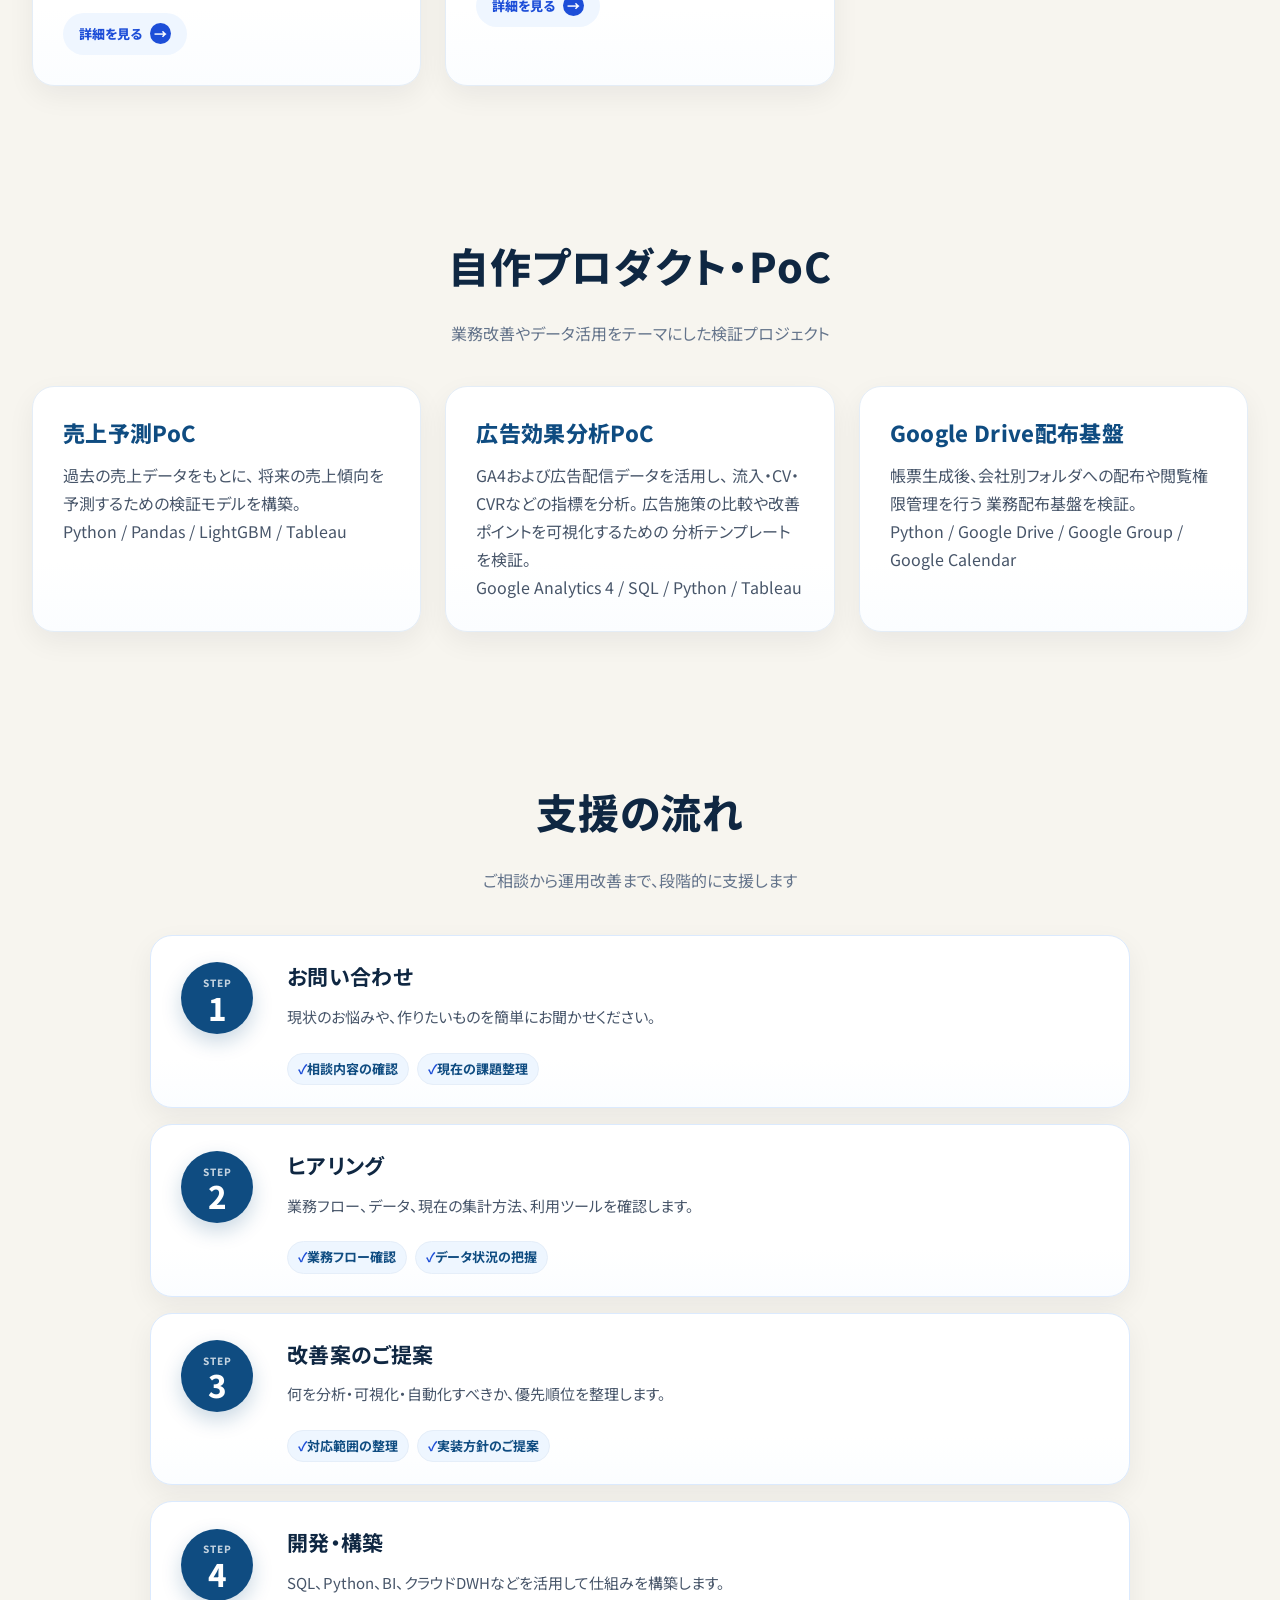
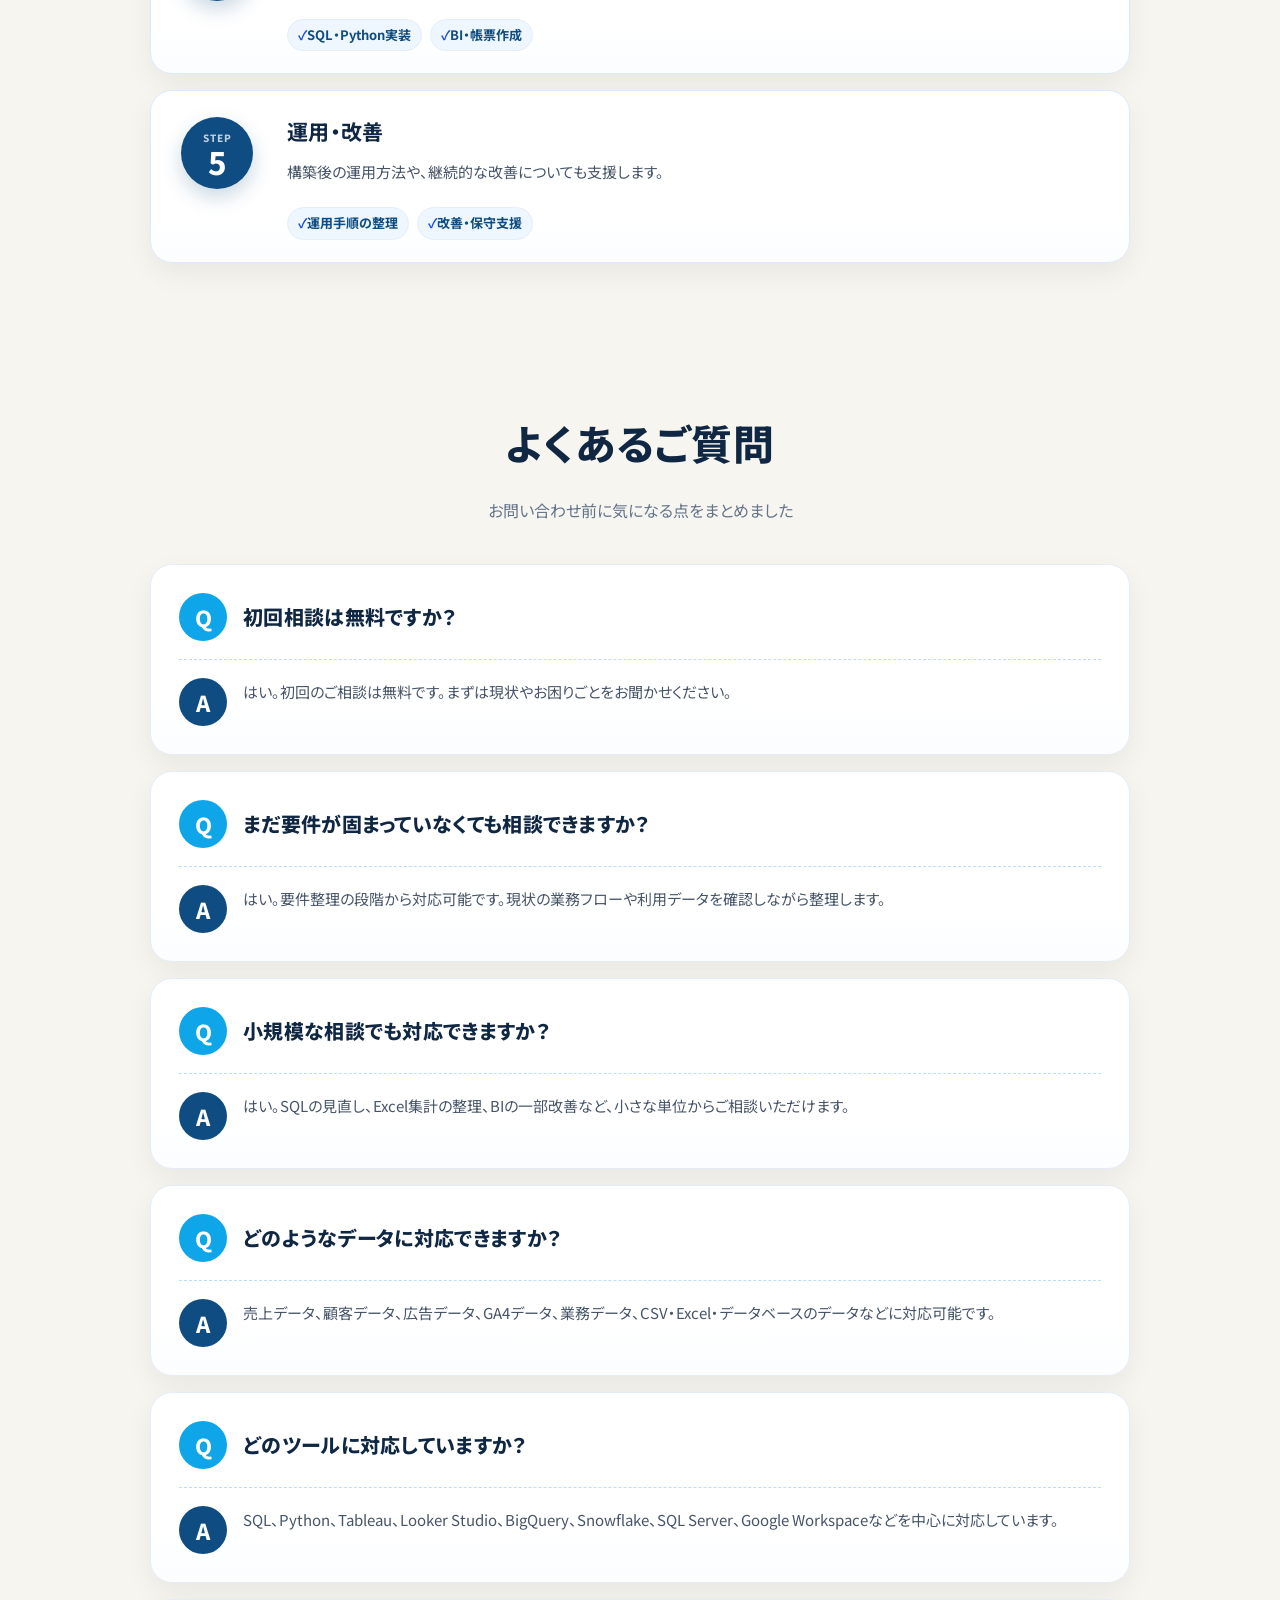
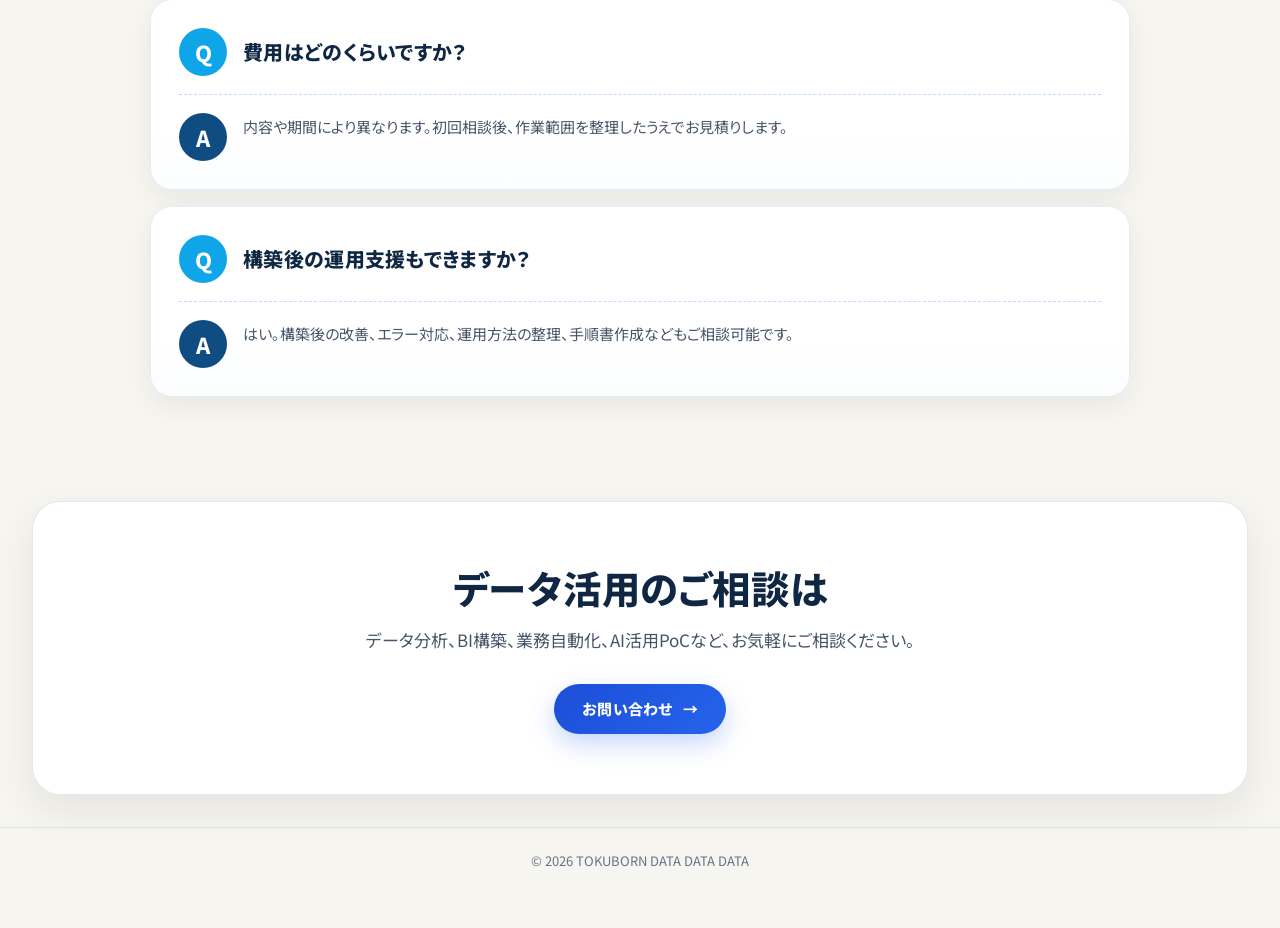
==== commit c79b80c9: "Add files via upload" ====
--- a/index.html
+++ b/index.html
@@ -7,10 +7,10 @@
   <link rel="preconnect" href="https://fonts.googleapis.com">
   <link rel="preconnect" href="https://fonts.gstatic.com" crossorigin>
   <link href="https://fonts.googleapis.com/css2?family=Noto+Sans+JP:wght@400;500;700&display=swap" rel="stylesheet">
-  <link rel="stylesheet" href="css/style.css?v=14">
-</head>
-
-<body>
+  <link rel="stylesheet" href="css/style.css?v=15">
+  </head>
+
+
 <body>
 
 <header class="header">
@@ -48,34 +48,56 @@
   </div>
 </section>
 
-  <!-- ===== 課題提起 ===== -->
-  <section class="section issues">
-   <h2 class="section-title">
-  こんなお悩み<span class="sp-br"><br></span>ありませんか？
-</h2>
-
-
-
-
-    <div class="issues-grid">
-      <div class="issue-card">
+<!-- ===== 課題提起 ===== -->
+<section class="section issues">
+  <h2 class="section-title">
+    こんなお悩み<span class="sp-br"><br></span>ありませんか？
+  </h2>
+
+  <div class="issues-grid issues-grid-icon">
+
+    <div class="issue-card issue-card-with-icon">
+      <div class="problem-icon spreadsheet-icon">
+        <span></span>
+      </div>
+      <div>
         <h3>Excel集計が属人化している</h3>
         <p>特定の担当者しか集計・更新できず、確認や引き継ぎに時間がかかっている。</p>
       </div>
-      <div class="issue-card">
+    </div>
+
+    <div class="issue-card issue-card-with-icon">
+      <div class="problem-icon time-icon">
+        <span></span>
+      </div>
+      <div>
         <h3>レポート作成に時間がかかる</h3>
-        <p>毎月・毎週の定型レポート作成に多くの時間を使っている。</p>
-      </div>
-      <div class="issue-card">
-        <h3>データはあるが活用できていない</h3>
-        <p>売上・顧客・広告・業務データが、意思決定に十分活かされていない。</p>
-      </div>
-      <div class="issue-card">
-        <h3>BIやAIを導入したいが進め方が分からない</h3>
-        <p>何から始めるべきか、どのツールを選ぶべきか判断しづらい。</p>
-      </div>
-    </div>
-  </section>
+        <p>データの抽出や加工に時間がかかり、分析や改善に集中できていない。</p>
+      </div>
+    </div>
+
+    <div class="issue-card issue-card-with-icon">
+      <div class="problem-icon database-icon">
+        <span></span>
+      </div>
+      <div>
+        <h3>データが分散して活用できない</h3>
+        <p>データが各所に散在し、統合できておらず、必要な情報をすぐに取り出せない。</p>
+      </div>
+    </div>
+
+    <div class="issue-card issue-card-with-icon">
+      <div class="problem-icon chart-icon">
+        <span></span>
+      </div>
+      <div>
+        <h3>データを活かした意思決定ができていない</h3>
+        <p>データはあるのに、経営や現場の意思決定に十分活用できていない。</p>
+      </div>
+    </div>
+
+  </div>
+</section>
 
   <!-- ===== サービス概要 ===== -->
   <section class="section services-overview">
--- a/css/style.css
+++ b/css/style.css
@@ -1717,4 +1717,298 @@
     grid-template-columns: 1fr;
     gap: 8px;
   }
+}
+@media (max-width: 768px) {
+  .hero-image {
+    height: 500px;
+    object-fit: cover;
+    object-position: 58% center;
+  }
+
+  .hero-content {
+    top: 55%;
+  }
+}
+@media (max-width: 768px) {
+  .hero::before {
+    background: rgba(0, 31, 63, 0.45);
+  }
+}
+
+@media (max-width: 768px) {
+  .hero.hero-with-image {
+    background-position: 58% center;
+  }
+}
+@media (max-width: 768px) {
+  .hero.hero-with-image {
+    min-height: 620px;
+    background-image: url("../images/hero-consulting_SP.png?v=1");
+    background-size: cover;
+    background-position: center top;
+  }
+
+  .hero.hero-with-image::before {
+    background: rgba(8, 30, 55, 0.18);
+  }
+
+  .hero.hero-with-image .hero-content {
+    display: none;
+  }
+}
+/* ===== Problem Cards with Icons ===== */
+.issues-grid-icon {
+  gap: 24px;
+}
+
+.issue-card-with-icon {
+  display: grid;
+  grid-template-columns: 84px 1fr;
+  align-items: center;
+  gap: 24px;
+}
+
+.problem-icon {
+  width: 72px;
+  height: 72px;
+  border-radius: 50%;
+  display: flex;
+  align-items: center;
+  justify-content: center;
+  background: #eef7ff;
+  flex-shrink: 0;
+}
+
+.problem-icon span {
+  display: flex;
+  align-items: center;
+  justify-content: center;
+  font-weight: 800;
+}
+
+/* 表計算っぽいアイコン */
+.spreadsheet-icon {
+  background: #e8f7ee;
+}
+
+.spreadsheet-icon span {
+  width: 42px;
+  height: 46px;
+  border-radius: 7px;
+  background: #16a34a;
+  color: #ffffff;
+  font-size: 17px;
+}
+
+/* 時計 */
+.time-icon {
+  background: #e8f7ee;
+}
+
+.time-icon span {
+  color: #16a34a;
+  font-size: 34px;
+}
+
+/* DB */
+.database-icon {
+  background: #fff7df;
+}
+
+.database-icon span {
+  width: 44px;
+  height: 36px;
+  border-radius: 50% / 18%;
+  background: #f59e0b;
+  color: #ffffff;
+  font-size: 18px;
+}
+
+/* グラフ */
+.chart-icon {
+  background: #eaf3ff;
+}
+
+.chart-icon span {
+  color: #2563eb;
+  font-size: 38px;
+}
+
+@media (max-width: 768px) {
+  .issue-card-with-icon {
+    grid-template-columns: 1fr;
+    text-align: left;
+    gap: 16px;
+  }
+
+  .problem-icon {
+    width: 64px;
+    height: 64px;
+  }
+
+  .spreadsheet-icon span {
+    width: 38px;
+    height: 42px;
+    font-size: 15px;
+  }
+
+  .time-icon span,
+  .chart-icon span {
+    font-size: 30px;
+  }
+}
+.problem-icon span {
+  font-size: 0 !important;
+}
+
+/* 表 */
+.spreadsheet-icon span {
+  width: 34px;
+  height: 40px;
+  border-radius: 6px;
+  background:
+    linear-gradient(#fff 0 0) 9px 10px / 16px 2px no-repeat,
+    linear-gradient(#fff 0 0) 9px 19px / 16px 2px no-repeat,
+    linear-gradient(#fff 0 0) 9px 28px / 16px 2px no-repeat,
+    #16a34a;
+}
+
+/* 時計 */
+.time-icon span {
+  width: 38px;
+  height: 38px;
+  border: 4px solid #16a34a;
+  border-radius: 50%;
+  position: relative;
+}
+.time-icon span::before {
+  content: "";
+  position: absolute;
+  width: 3px;
+  height: 12px;
+  background: #16a34a;
+  top: 7px;
+  left: 15px;
+}
+.time-icon span::after {
+  content: "";
+  position: absolute;
+  width: 11px;
+  height: 3px;
+  background: #16a34a;
+  top: 18px;
+  left: 15px;
+}
+
+/* DB */
+.database-icon span {
+  width: 40px;
+  height: 34px;
+  border-radius: 50% / 18%;
+  background: #f59e0b;
+  position: relative;
+}
+.database-icon span::before,
+.database-icon span::after {
+  content: "";
+  position: absolute;
+  left: 0;
+  width: 40px;
+  height: 12px;
+  border-radius: 50%;
+  background: #fbbf24;
+}
+.database-icon span::before {
+  top: -1px;
+}
+.database-icon span::after {
+  bottom: -1px;
+}
+
+/* グラフ */
+.chart-icon span {
+  width: 40px;
+  height: 40px;
+  position: relative;
+}
+.chart-icon span::before {
+  content: "";
+  position: absolute;
+  left: 6px;
+  bottom: 6px;
+  width: 7px;
+  height: 16px;
+  background: #2563eb;
+  box-shadow:
+    12px -6px 0 #2563eb,
+    24px -14px 0 #2563eb;
+}
+.chart-icon span::after {
+  content: "";
+  position: absolute;
+  right: 3px;
+  top: 5px;
+  width: 12px;
+  height: 12px;
+  border-top: 4px solid #2563eb;
+  border-right: 4px solid #2563eb;
+  transform: rotate(45deg);
+}
+/* ===== Problem Cards final adjustment ===== */
+.issue-card-with-icon {
+  grid-template-columns: 72px 1fr !important;
+  gap: 28px !important;
+  align-items: center !important;
+}
+
+.issue-card-with-icon h3 {
+  margin-bottom: 10px !important;
+  font-size: 24px !important;
+}
+
+.issue-card-with-icon p {
+  font-size: 16px !important;
+  line-height: 1.8 !important;
+}
+
+.problem-icon {
+  width: 64px !important;
+  height: 64px !important;
+}
+
+@media (max-width: 768px) {
+  .issue-card-with-icon {
+    grid-template-columns: 64px 1fr !important;
+    gap: 16px !important;
+    align-items: center !important;
+  }
+
+  .issue-card-with-icon h3 {
+    font-size: 18px !important;
+  }
+
+  .issue-card-with-icon p {
+    font-size: 14px !important;
+  }
+}
+/* グラフアイコンを修正 */
+/* ===== グラフアイコン ===== */
+
+.chart-icon span {
+  width: 36px;
+  height: 36px;
+  position: relative;
+  display: block;
+}
+
+.chart-icon span::before,
+.chart-icon span::after {
+  content: none !important;
+}
+
+.chart-icon span {
+  background:
+    linear-gradient(#2563eb,#2563eb) left bottom / 7px 14px no-repeat,
+    linear-gradient(#2563eb,#2563eb) center bottom / 7px 24px no-repeat,
+    linear-gradient(#2563eb,#2563eb) right bottom / 7px 32px no-repeat;
 }
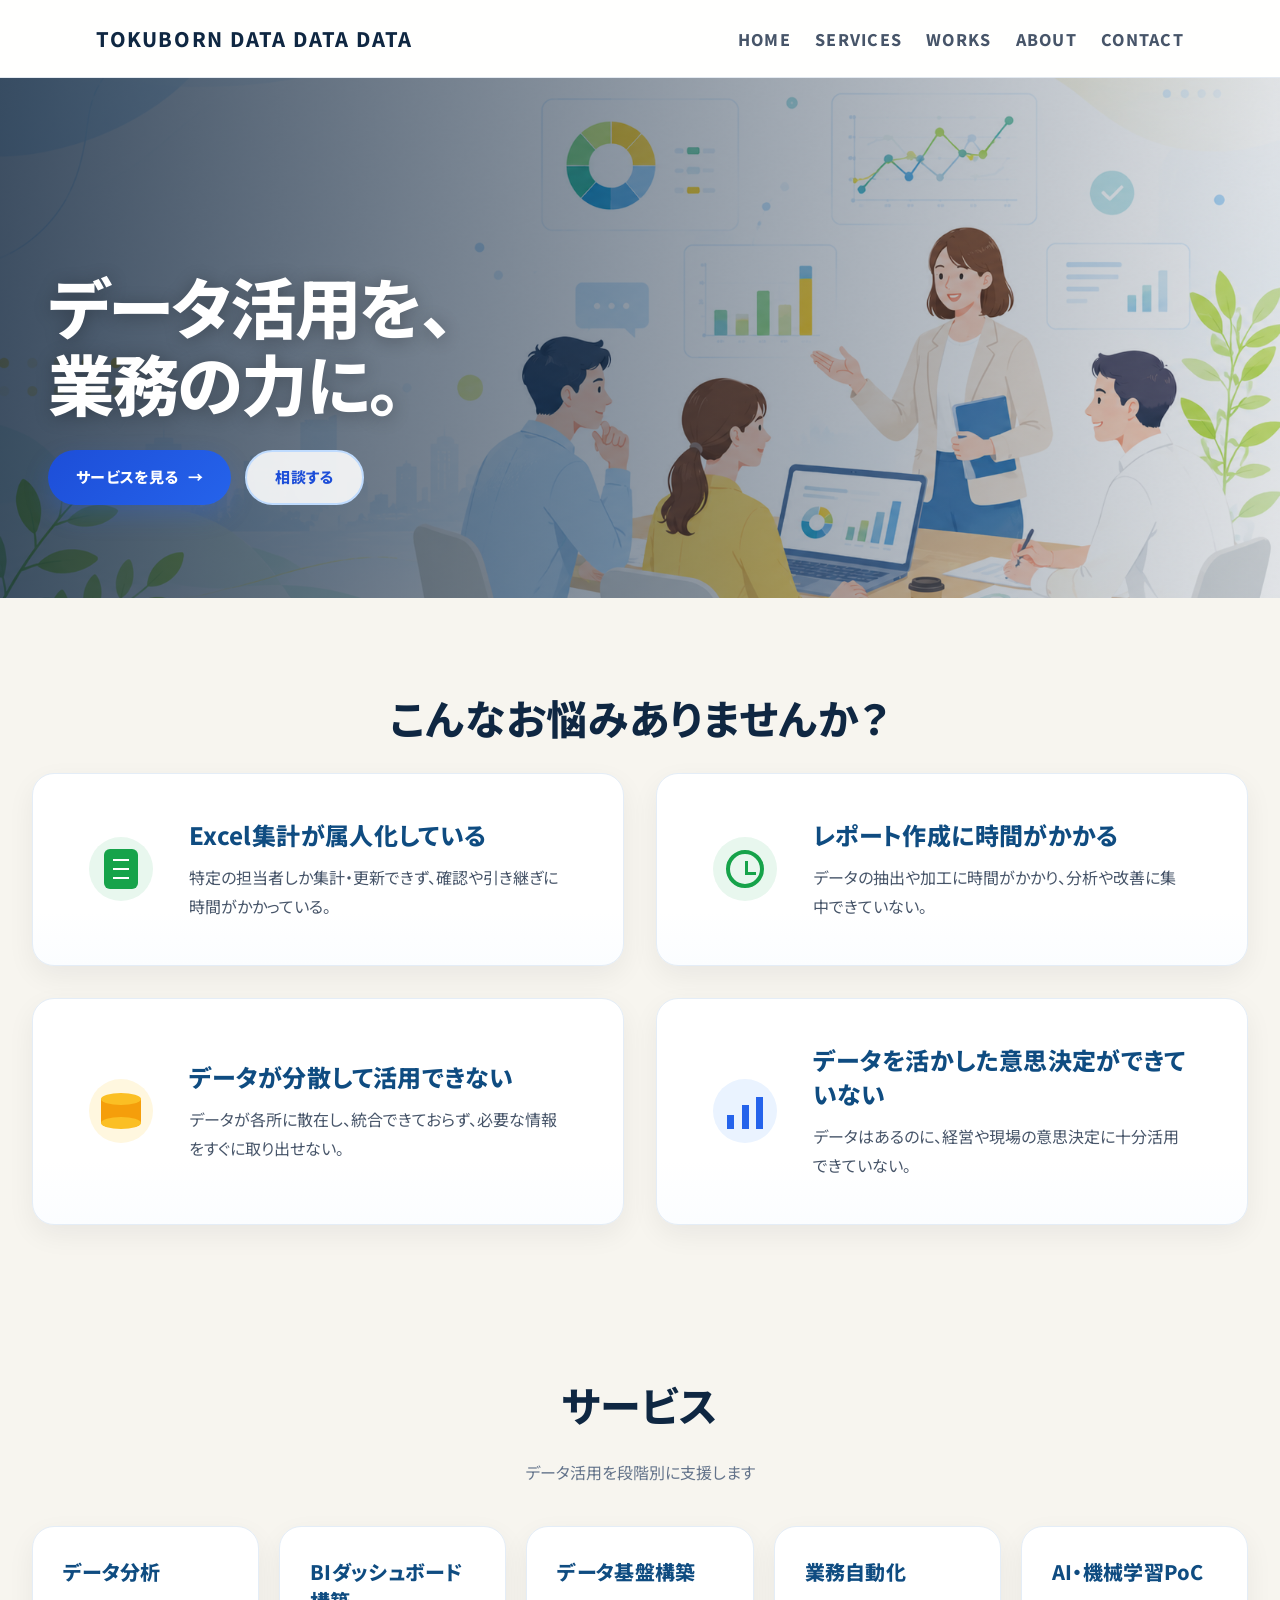
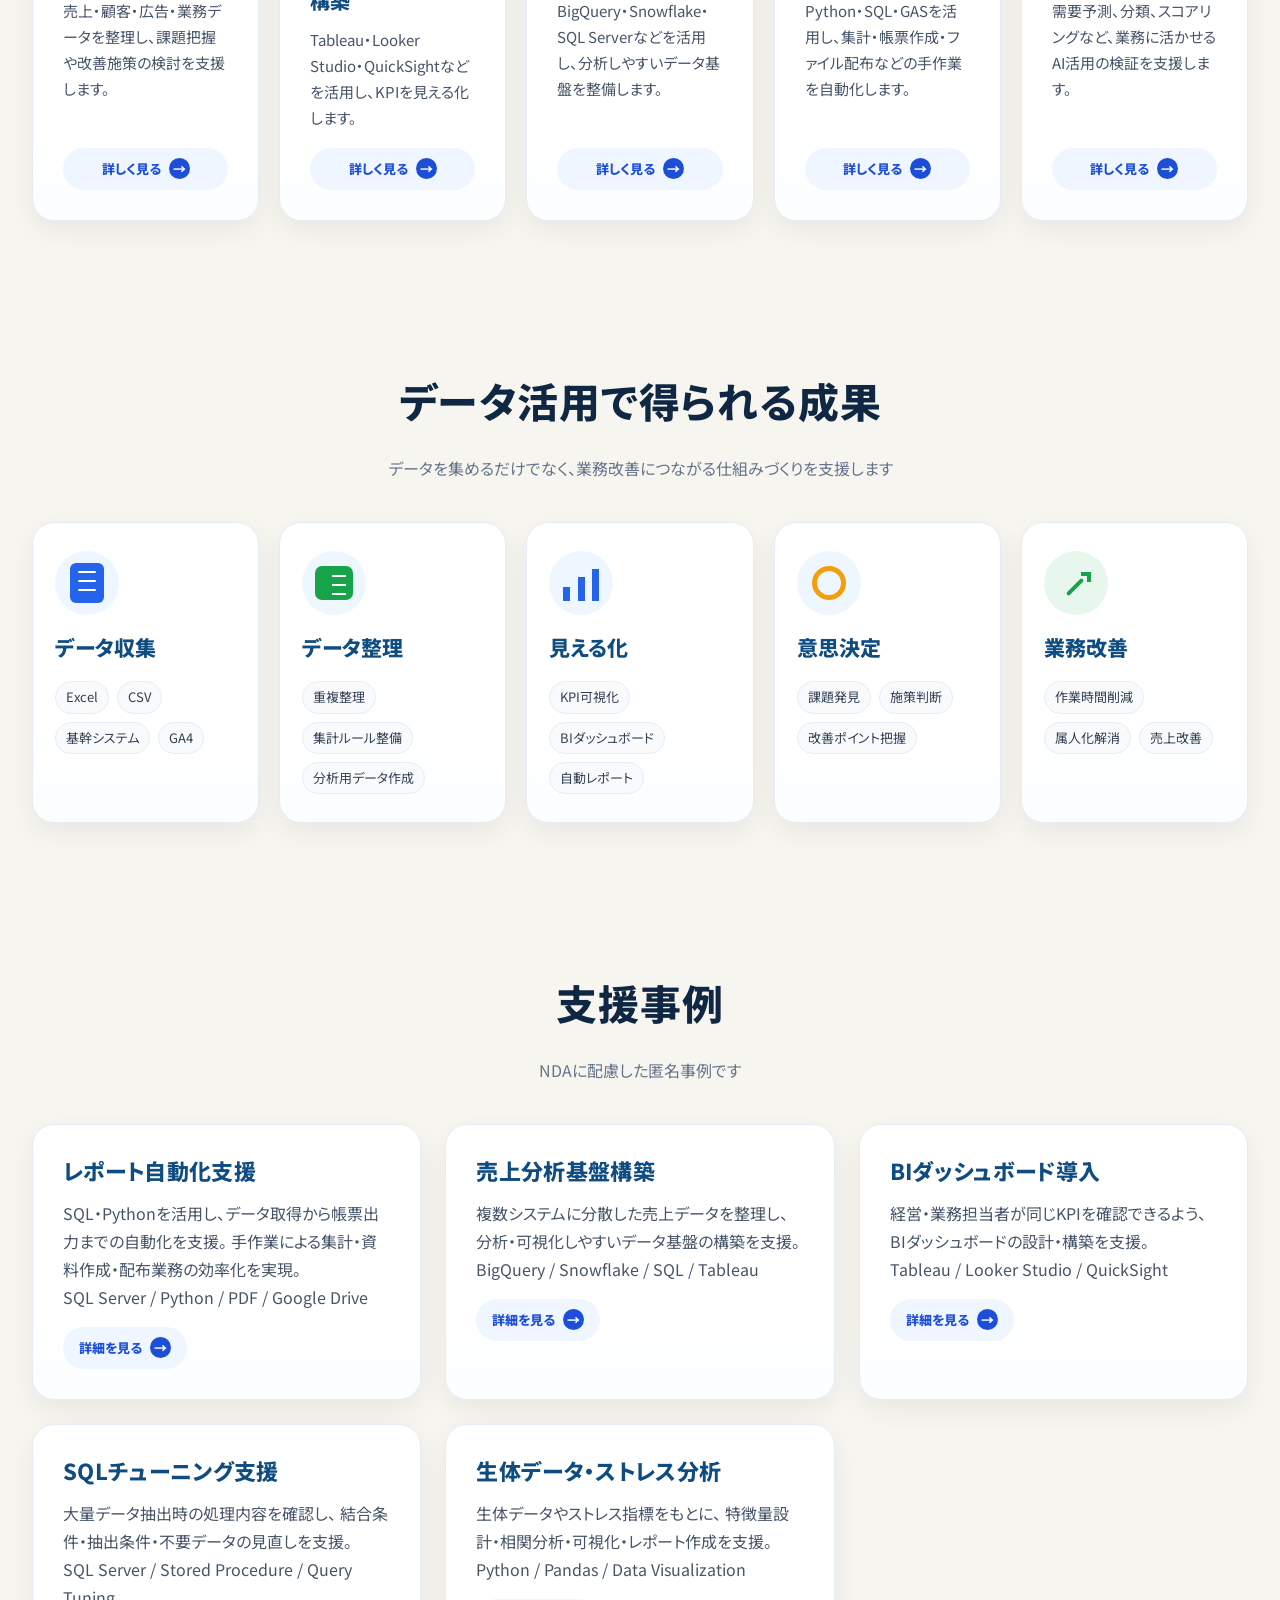
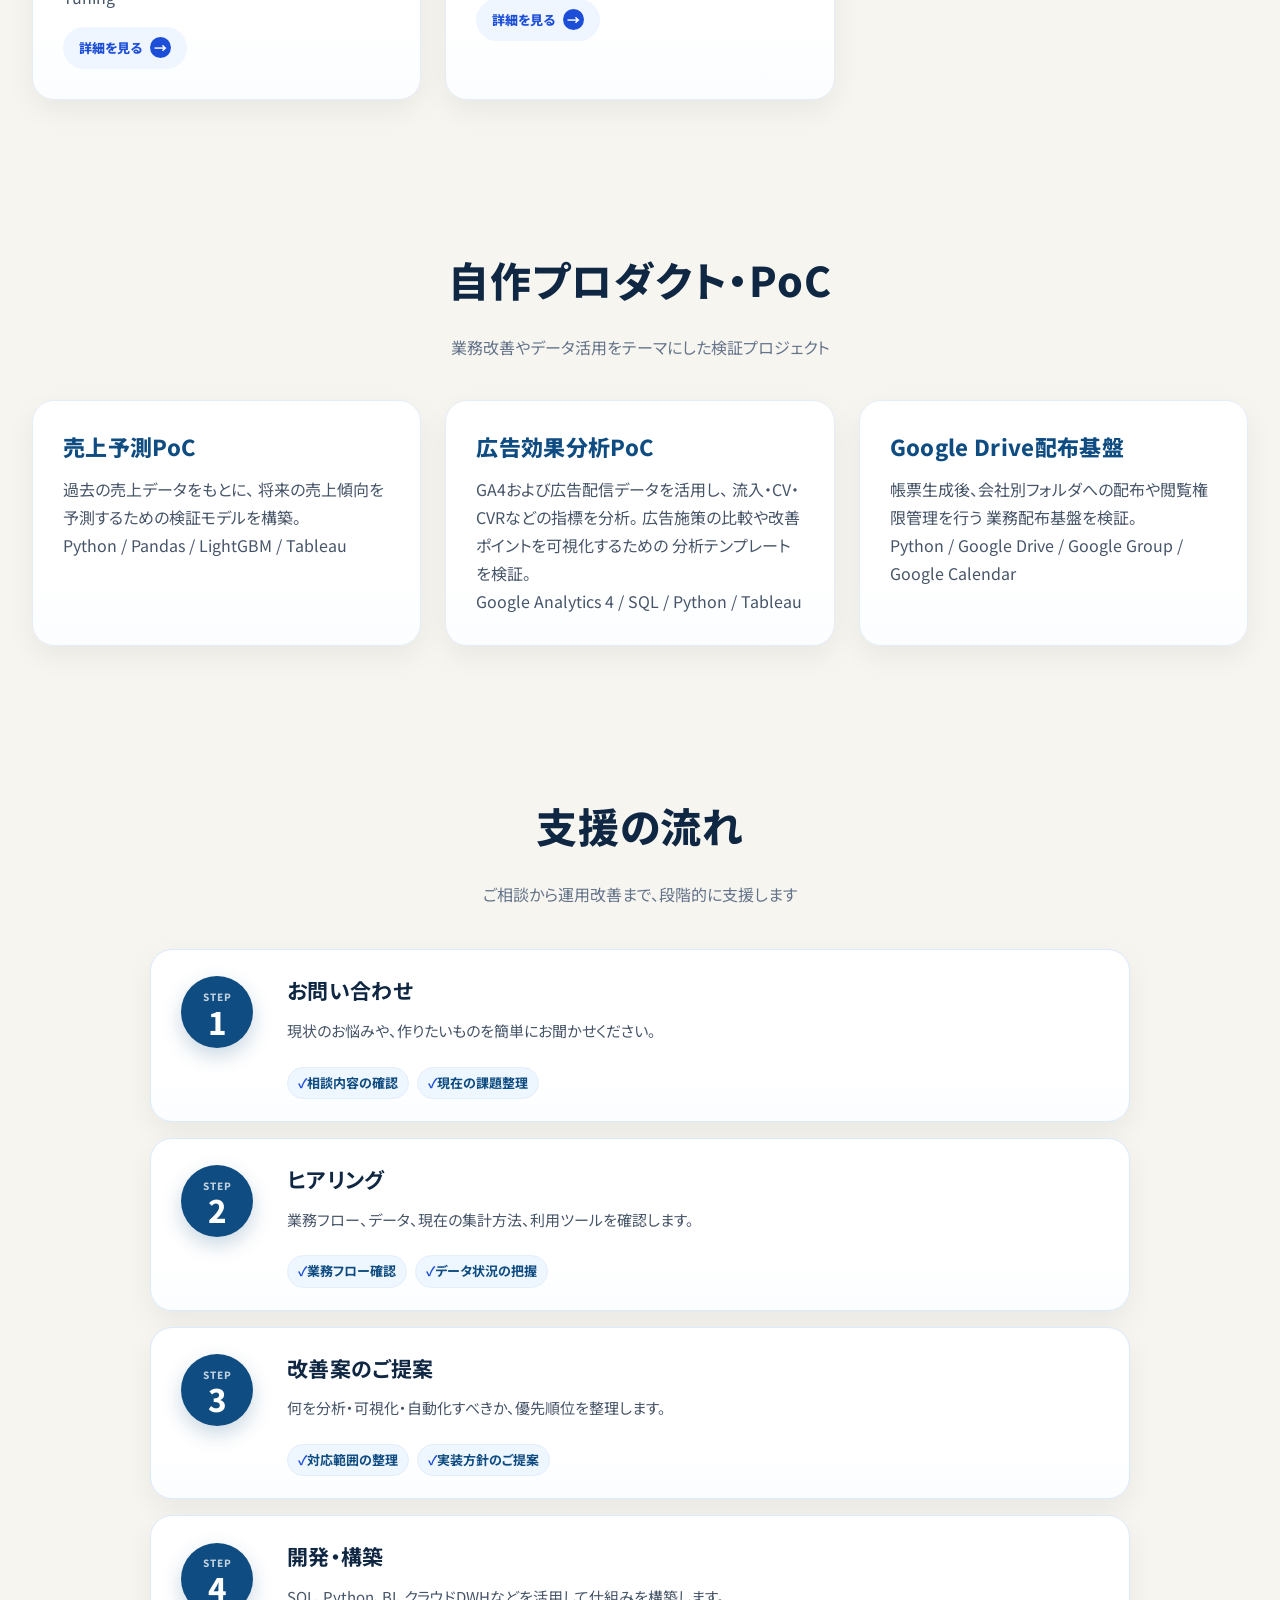
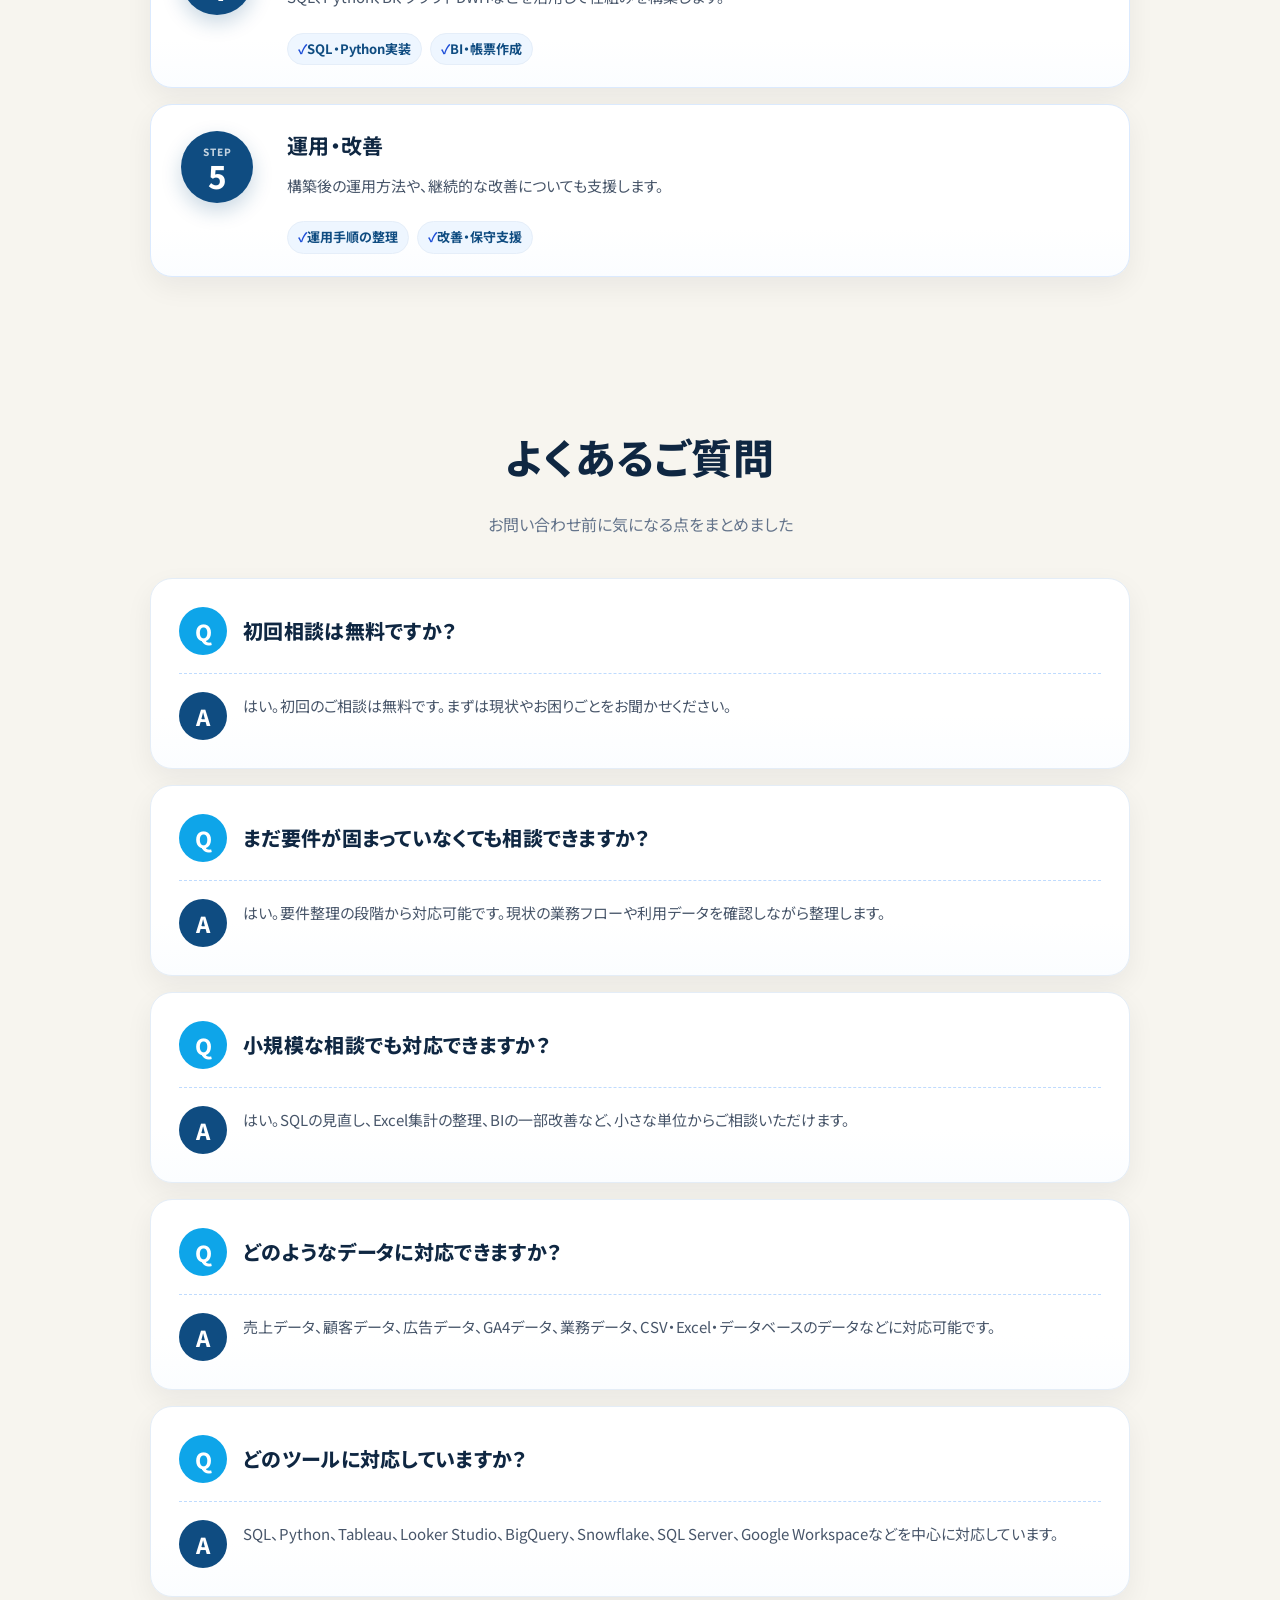
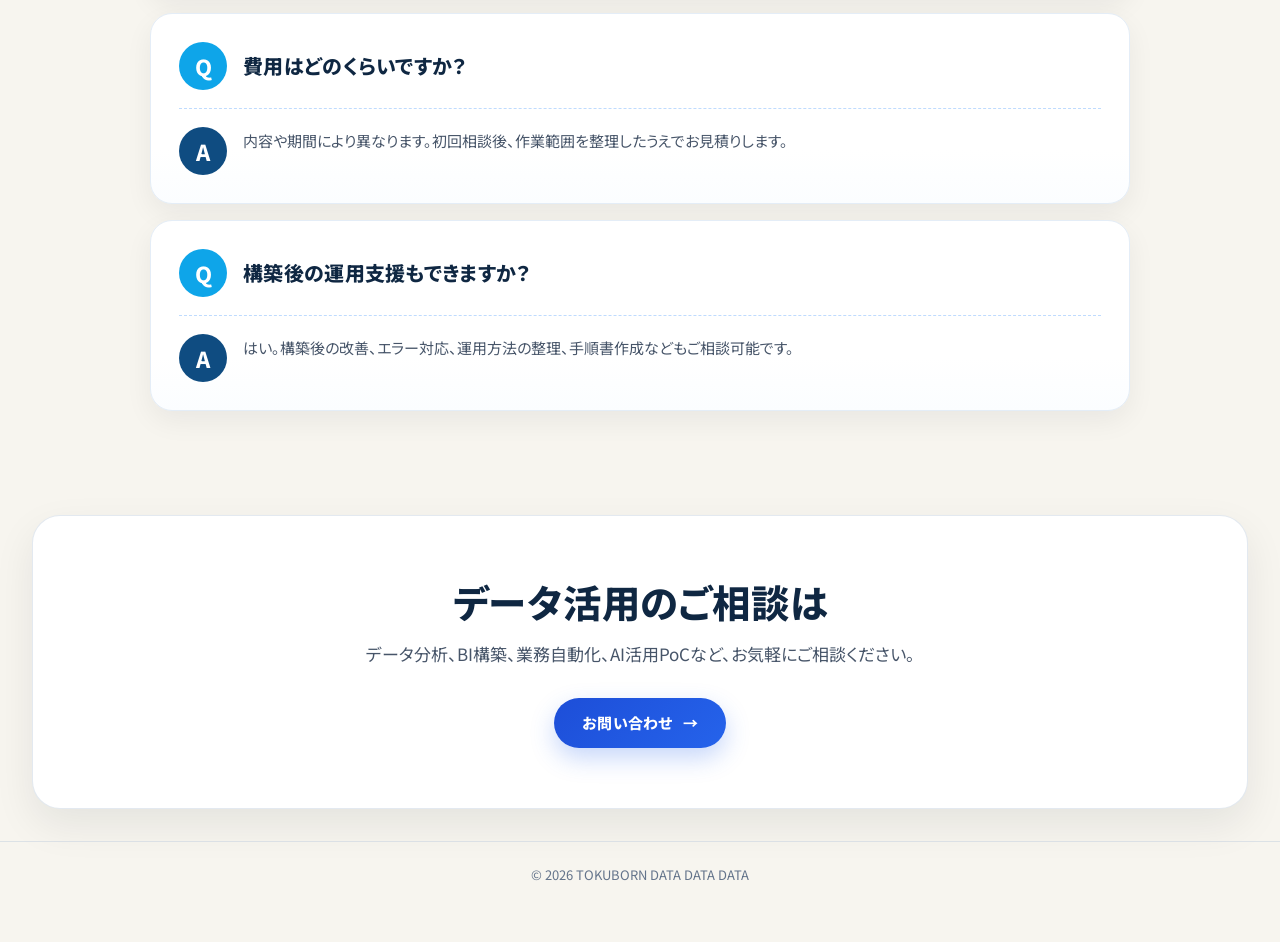
==== commit 03ffb7e2: "Add files via upload" ====
--- a/index.html
+++ b/index.html
@@ -134,8 +134,8 @@
 <!-- ===== お客様が得られる成果 ===== -->
 <section class="section business-flow">
   <h2 class="section-title">
-  データ活用で<span class="sp-br"><br></span>得られる成果
-</h2>
+    データ活用で<span class="sp-br"><br></span>得られる成果
+  </h2>
 
   <p class="section-subtitle">
     データを集めるだけでなく、業務改善につながる仕組みづくりを支援します
@@ -145,7 +145,13 @@
 
     <div class="flow-step">
       <div class="step-header">
-        <div class="step-icon">📥</div>
+        <div class="step-icon collect-icon">
+          <span>
+            <i></i>
+            <i></i>
+            <i></i>
+          </span>
+        </div>
         <div class="step-title">データ収集</div>
       </div>
       <div class="step-points">
@@ -158,7 +164,7 @@
 
     <div class="flow-step">
       <div class="step-header">
-        <div class="step-icon">🧹</div>
+        <div class="step-icon arrange-icon"><span></span></div>
         <div class="step-title">データ整理</div>
       </div>
       <div class="step-points">
@@ -170,7 +176,7 @@
 
     <div class="flow-step">
       <div class="step-header">
-        <div class="step-icon">📊</div>
+        <div class="step-icon visualize-icon"><span></span></div>
         <div class="step-title">見える化</div>
       </div>
       <div class="step-points">
@@ -182,7 +188,7 @@
 
     <div class="flow-step">
       <div class="step-header">
-        <div class="step-icon">💡</div>
+        <div class="step-icon decision-icon"><span></span></div>
         <div class="step-title">意思決定</div>
       </div>
       <div class="step-points">
@@ -192,19 +198,26 @@
       </div>
     </div>
 
-    <div class="flow-step">
-      <div class="step-header">
-        <div class="step-icon">🚀</div>
-        <div class="step-title">業務改善</div>
-      </div>
-      <div class="step-points">
-        <div class="step-point">作業時間削減</div>
-        <div class="step-point">属人化解消</div>
-        <div class="step-point">売上改善</div>
-      </div>
-    </div>
-
-  </div>
+<div class="flow-step">
+  <div class="step-header">
+
+    <div class="step-icon improve-icon">
+      <span class="improve-up">
+        <i class="arrow-line"></i>
+        <i class="arrow-head"></i>
+      </span>
+    </div>
+
+    <div class="step-title">業務改善</div>
+
+  </div>
+
+  <div class="step-points">
+    <div class="step-point">作業時間削減</div>
+    <div class="step-point">属人化解消</div>
+    <div class="step-point">売上改善</div>
+  </div>
+</div>
 </section>
 
   <!-- ===== 支援事例 ===== -->
@@ -388,7 +401,6 @@
 </section>
 
 <!-- ===== FAQ ===== -->
-<!-- ===== FAQ ===== -->
 <section class="section faq">
   <h2>よくあるご質問</h2>
   <p class="section-subtitle">お問い合わせ前に気になる点をまとめました</p>
--- a/css/style.css
+++ b/css/style.css
@@ -2011,4 +2011,136 @@
     linear-gradient(#2563eb,#2563eb) left bottom / 7px 14px no-repeat,
     linear-gradient(#2563eb,#2563eb) center bottom / 7px 24px no-repeat,
     linear-gradient(#2563eb,#2563eb) right bottom / 7px 32px no-repeat;
-}+}
+
+
+/* ===== Business Flow Icons ===== */
+/* ===== Business Flow Icons final ===== */
+.business-flow .step-icon {
+  width: 64px !important;
+  height: 64px !important;
+  margin-bottom: 14px !important;
+  border-radius: 50% !important;
+  background: #eef7ff !important;
+  display: flex !important;
+  align-items: center !important;
+  justify-content: center !important;
+}
+
+.business-flow .step-icon span,
+.business-flow .step-icon i {
+  box-sizing: border-box;
+}
+
+.business-flow .step-icon span::before,
+.business-flow .step-icon span::after {
+  content: none !important;
+}
+
+/* データ収集：書類 */
+.collect-icon span {
+  width: 34px !important;
+  height: 40px !important;
+  border-radius: 6px !important;
+  background: #2563eb !important;
+  display: block !important;
+  padding-top: 8px !important;
+}
+
+.collect-icon span i {
+  display: block !important;
+  width: 18px !important;
+  height: 2px !important;
+  margin: 0 auto 7px !important;
+  border-radius: 999px !important;
+  background: #ffffff !important;
+}
+
+/* データ整理：元の緑カード */
+.arrange-icon {
+  background: #e8f7ee !important;
+}
+
+.arrange-icon span {
+  width: 38px !important;
+  height: 34px !important;
+  border-radius: 7px !important;
+  background:
+    linear-gradient(#ffffff,#ffffff) 17px 9px / 14px 2px no-repeat,
+    linear-gradient(#ffffff,#ffffff) 17px 18px / 14px 2px no-repeat,
+    linear-gradient(#ffffff,#ffffff) 17px 27px / 14px 2px no-repeat,
+    #16a34a !important;
+  position: relative !important;
+  display: block !important;
+}
+
+.arrange-icon span::before {
+  content: "✓" !important;
+  position: absolute !important;
+  left: 6px !important;
+  top: 3px !important;
+  color: #ffffff !important;
+  font-size: 12px !important;
+  font-weight: 800 !important;
+}
+
+/* 見える化：棒グラフ */
+.visualize-icon span {
+  width: 36px !important;
+  height: 36px !important;
+  display: block !important;
+  background:
+    linear-gradient(#2563eb,#2563eb) left bottom / 7px 14px no-repeat,
+    linear-gradient(#2563eb,#2563eb) center bottom / 7px 24px no-repeat,
+    linear-gradient(#2563eb,#2563eb) right bottom / 7px 32px no-repeat !important;
+}
+
+/* 意思決定：ターゲット */
+.decision-icon span {
+  width: 34px !important;
+  height: 34px !important;
+  border-radius: 50% !important;
+  border: 5px solid #f59e0b !important;
+  display: block !important;
+}
+
+/* 業務改善：成長グラフ＋矢印 */
+/* ===== 業務改善 ===== */
+
+.business-flow .improve-icon {
+  background: #e8f7ee !important;
+}
+
+.business-flow .improve-up {
+  width: 36px;
+  height: 36px;
+  position: relative;
+  display: block;
+}
+
+.business-flow .improve-up .arrow-line {
+  position: absolute;
+  left: 6px;
+  top: 20px;
+
+  width: 22px;
+  height: 4px;
+
+  background: #16a34a;
+  border-radius: 999px;
+
+  transform: rotate(-45deg);
+}
+
+.business-flow .improve-up .arrow-head {
+  position: absolute;
+
+  right: 3px;
+  top: 7px;
+
+  width: 10px;
+  height: 10px;
+
+  border-top: 4px solid #16a34a;
+  border-right: 4px solid #16a34a;
+}
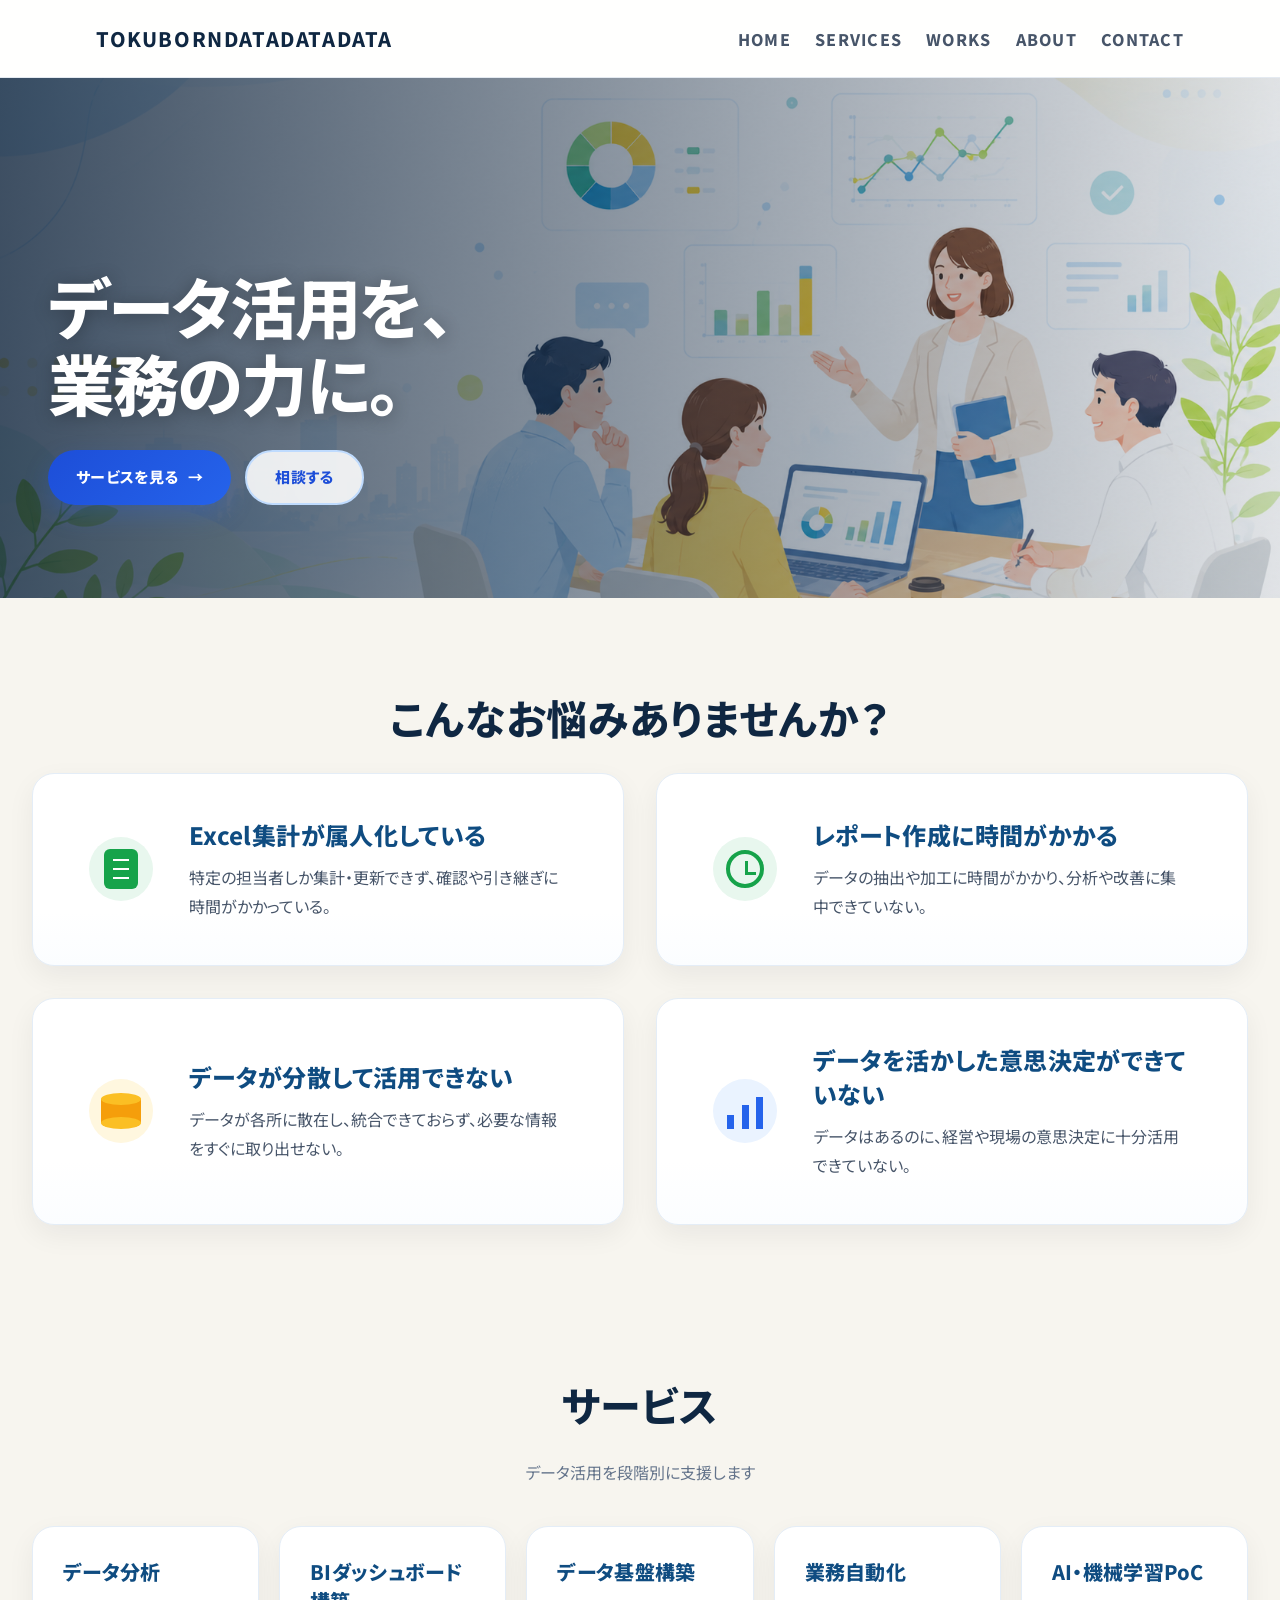
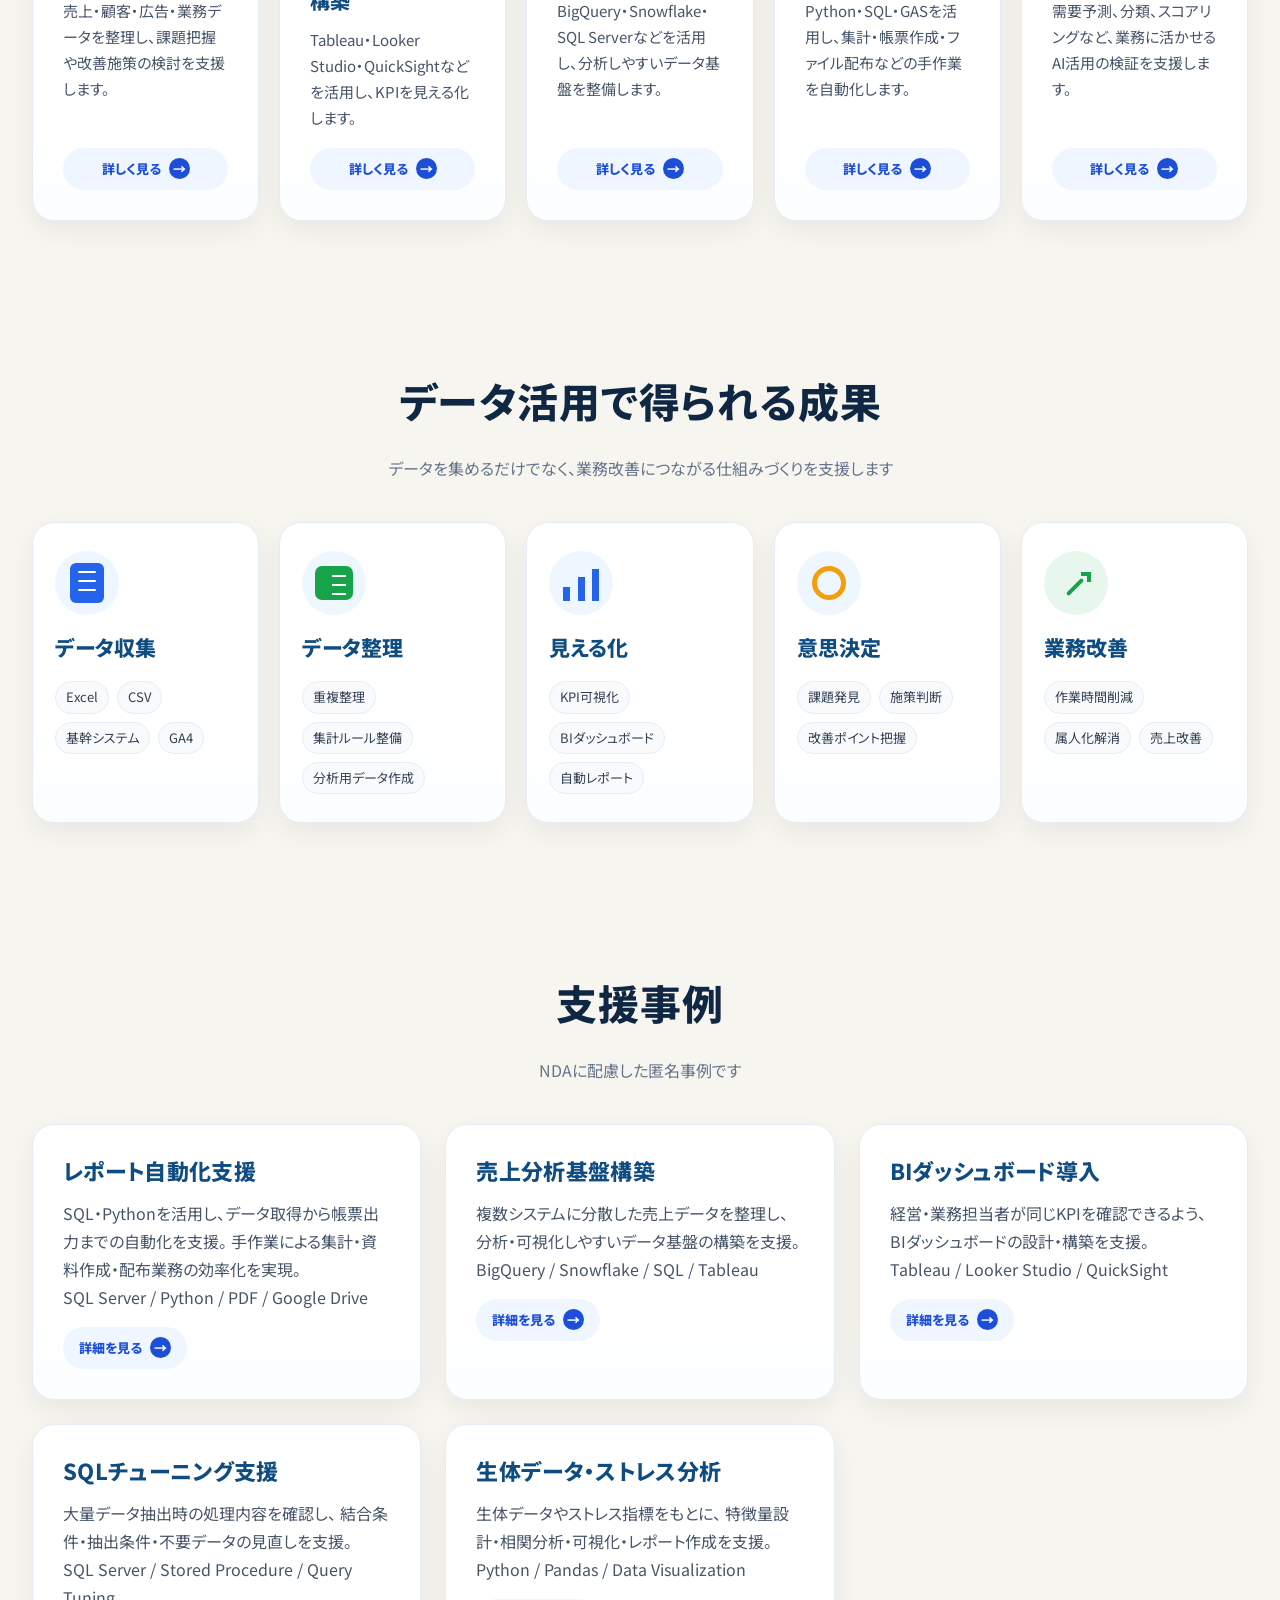
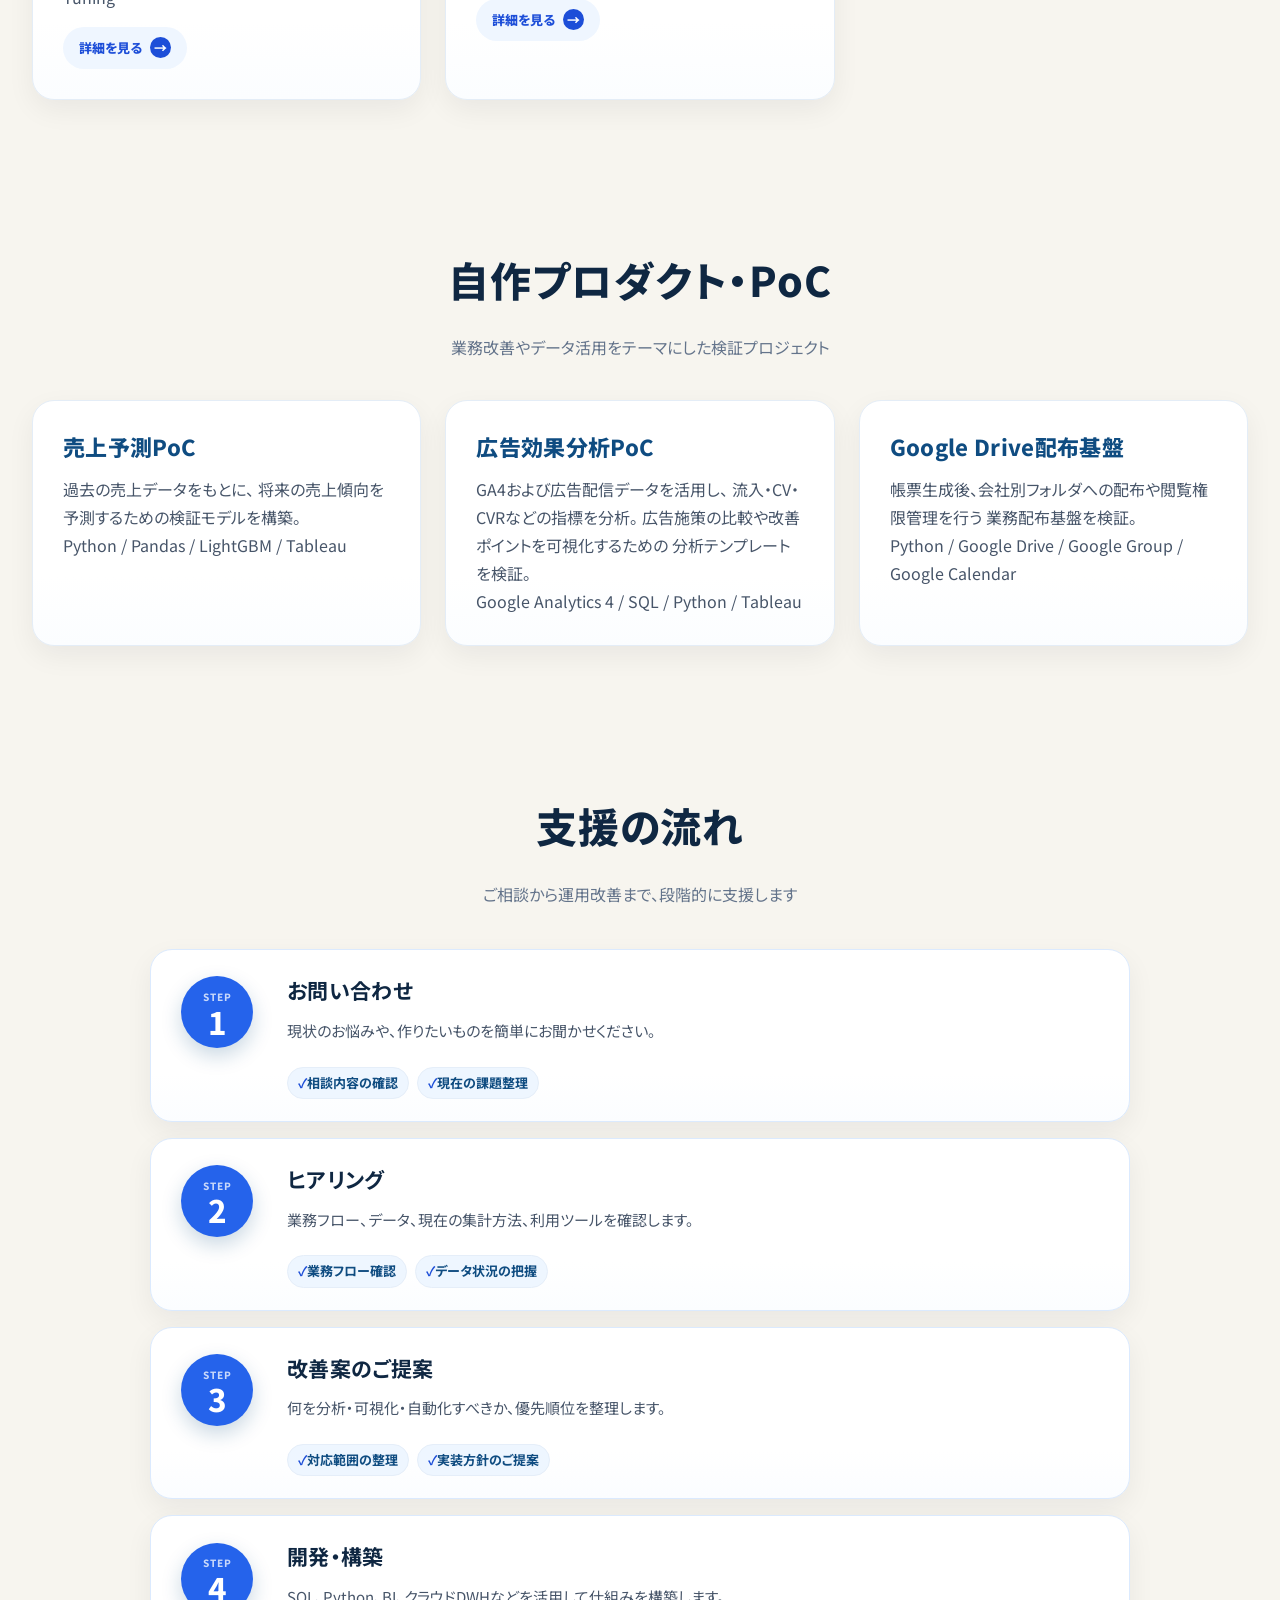
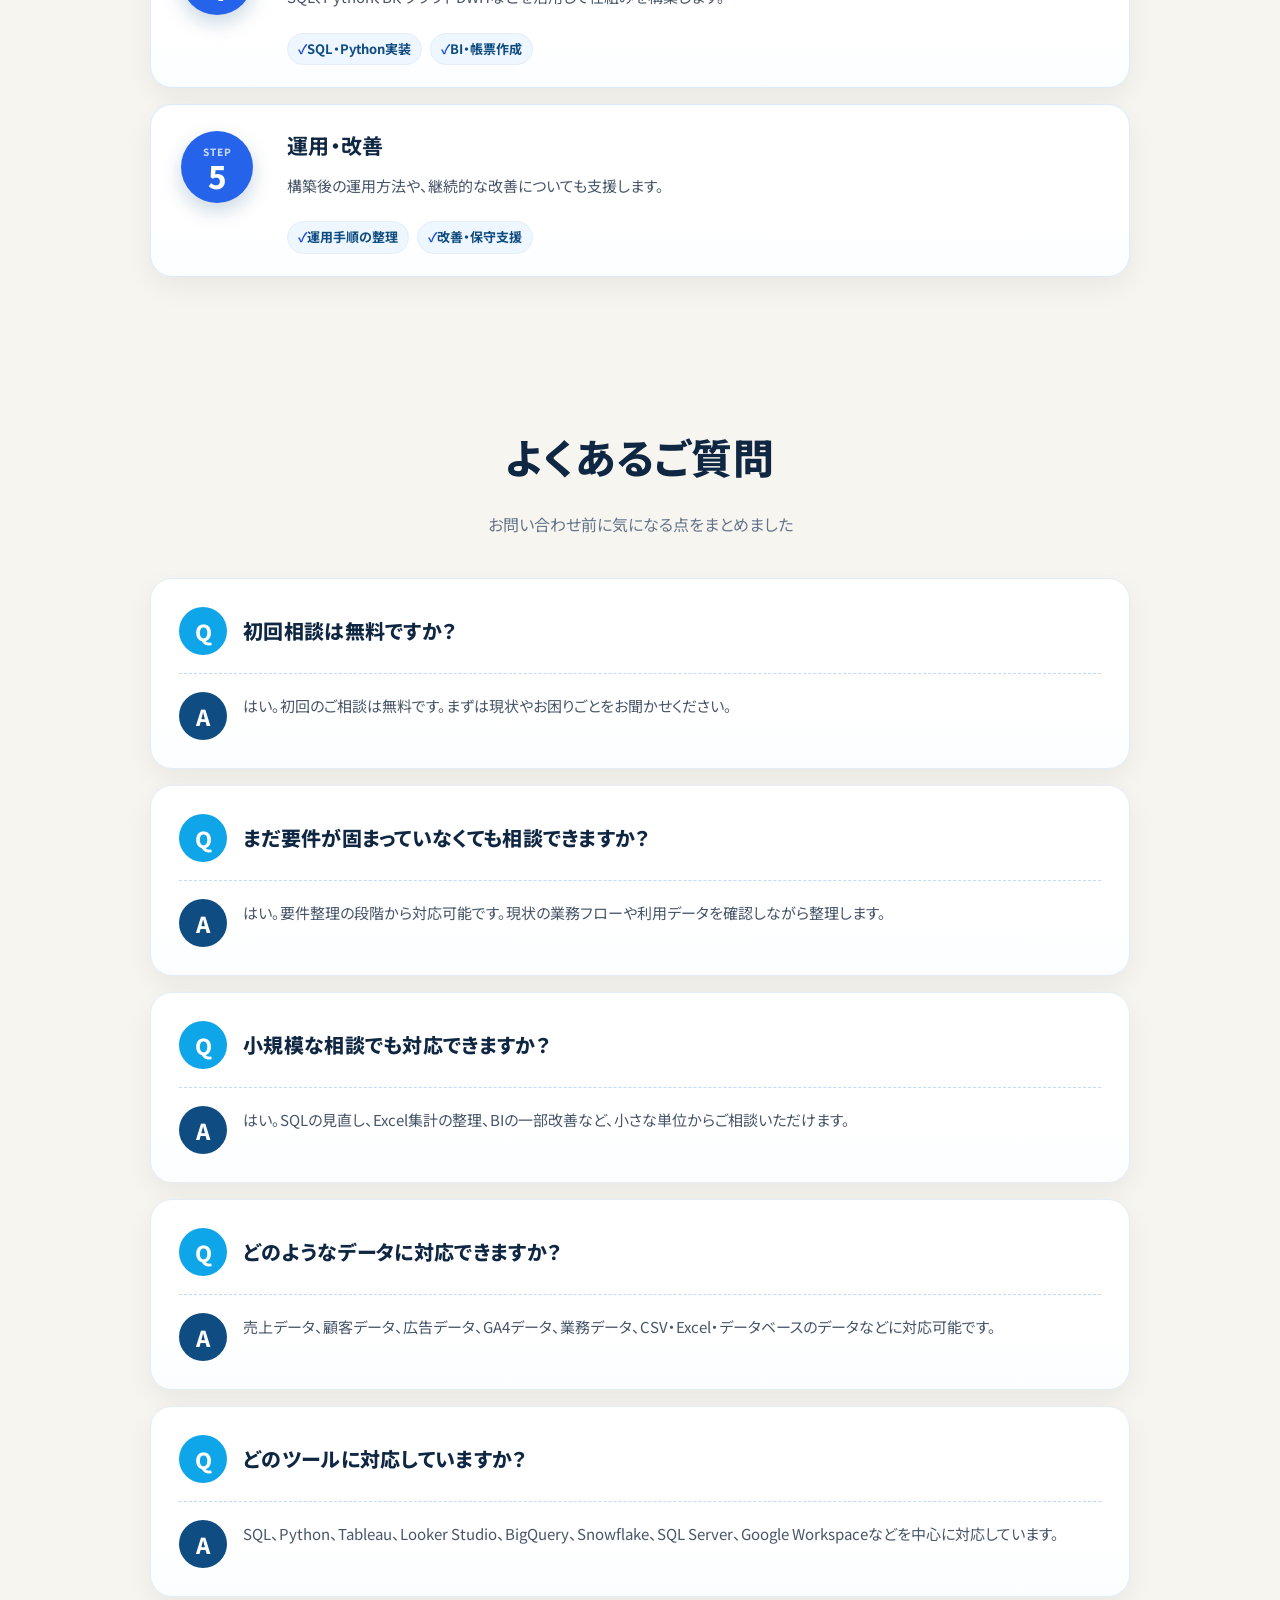
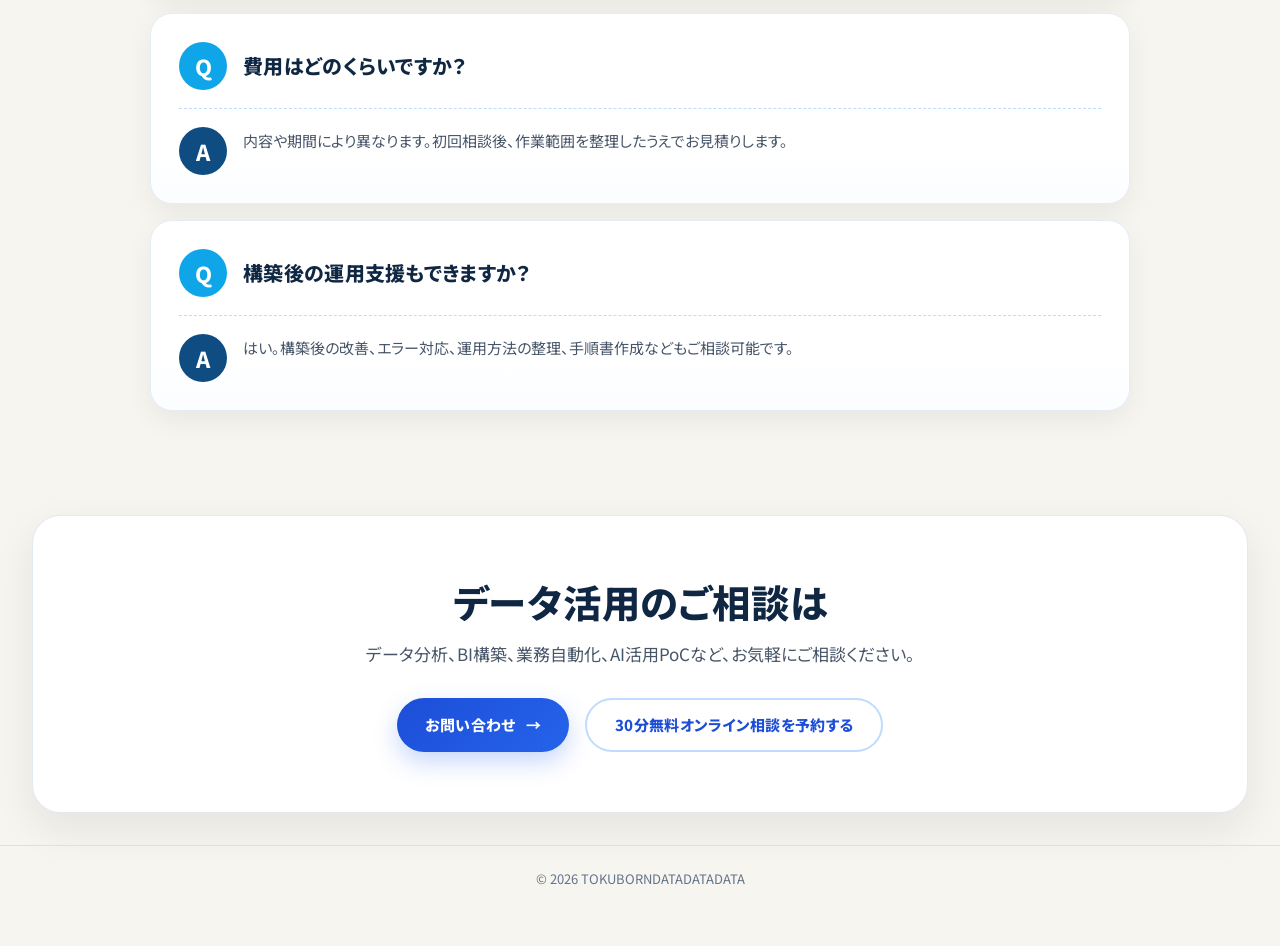
==== commit 5ab8095b: "Add files via upload" ====
--- a/index.html
+++ b/index.html
@@ -3,7 +3,7 @@
 <head>
   <meta charset="UTF-8">
   <meta name="viewport" content="width=device-width, initial-scale=1.0">
-  <title>TOKUBORN DATA DATA DATA - データ分析・BI・AI活用支援</title>
+  <title>TOKUBORNDATADATADATA - データ分析・BI・AI活用支援</title>
   <link rel="preconnect" href="https://fonts.googleapis.com">
   <link rel="preconnect" href="https://fonts.gstatic.com" crossorigin>
   <link href="https://fonts.googleapis.com/css2?family=Noto+Sans+JP:wght@400;500;700&display=swap" rel="stylesheet">
@@ -15,7 +15,7 @@
 
 <header class="header">
   <div class="header-inner">
-    <div class="logo">TOKUBORN DATA DATA DATA</div>
+    <div class="logo">TOKUBORNDATADATADATA</div>
 
     <button id="menu-toggle" class="menu-toggle" aria-expanded="false" aria-controls="nav" aria-label="メニュー">☰</button>
 
@@ -489,13 +489,23 @@
 
    <!-- ===== お問い合わせCTA ===== -->
   <section class="section contact-cta">
-    <h2>データ活用のご相談は</h2>
-    <p>データ分析、BI構築、業務自動化、AI活用PoCなど、お気軽にご相談ください。</p>
+  <h2>データ活用のご相談は</h2>
+  <p>データ分析、BI構築、業務自動化、AI活用PoCなど、お気軽にご相談ください。</p>
+
+  <div class="contact-buttons">
     <a href="./contact/index.html" class="btn primary">お問い合わせ</a>
-  </section>
+
+    <a href="https://calendar.app.google/4MrVuRrMgLkkvag8A"
+       class="btn secondary"
+       target="_blank"
+       rel="noopener noreferrer">
+      30分無料オンライン相談を予約する
+    </a>
+  </div>
+</section>
 
   <footer>
-    <p>&copy; 2026 TOKUBORN DATA DATA DATA</p>
+    <p>&copy; 2026 TOKUBORNDATADATADATA</p>
   </footer>
 
   <script src="./js/script.js"></script>
--- a/css/style.css
+++ b/css/style.css
@@ -2144,3 +2144,13 @@
   border-top: 4px solid #16a34a;
   border-right: 4px solid #16a34a;
 }
+.story-number {
+  background: #2563eb !important;
+}
+.contact-buttons {
+  display: flex;
+  justify-content: center;
+  gap: 16px;
+  flex-wrap: wrap;
+  margin-top: 24px;
+}
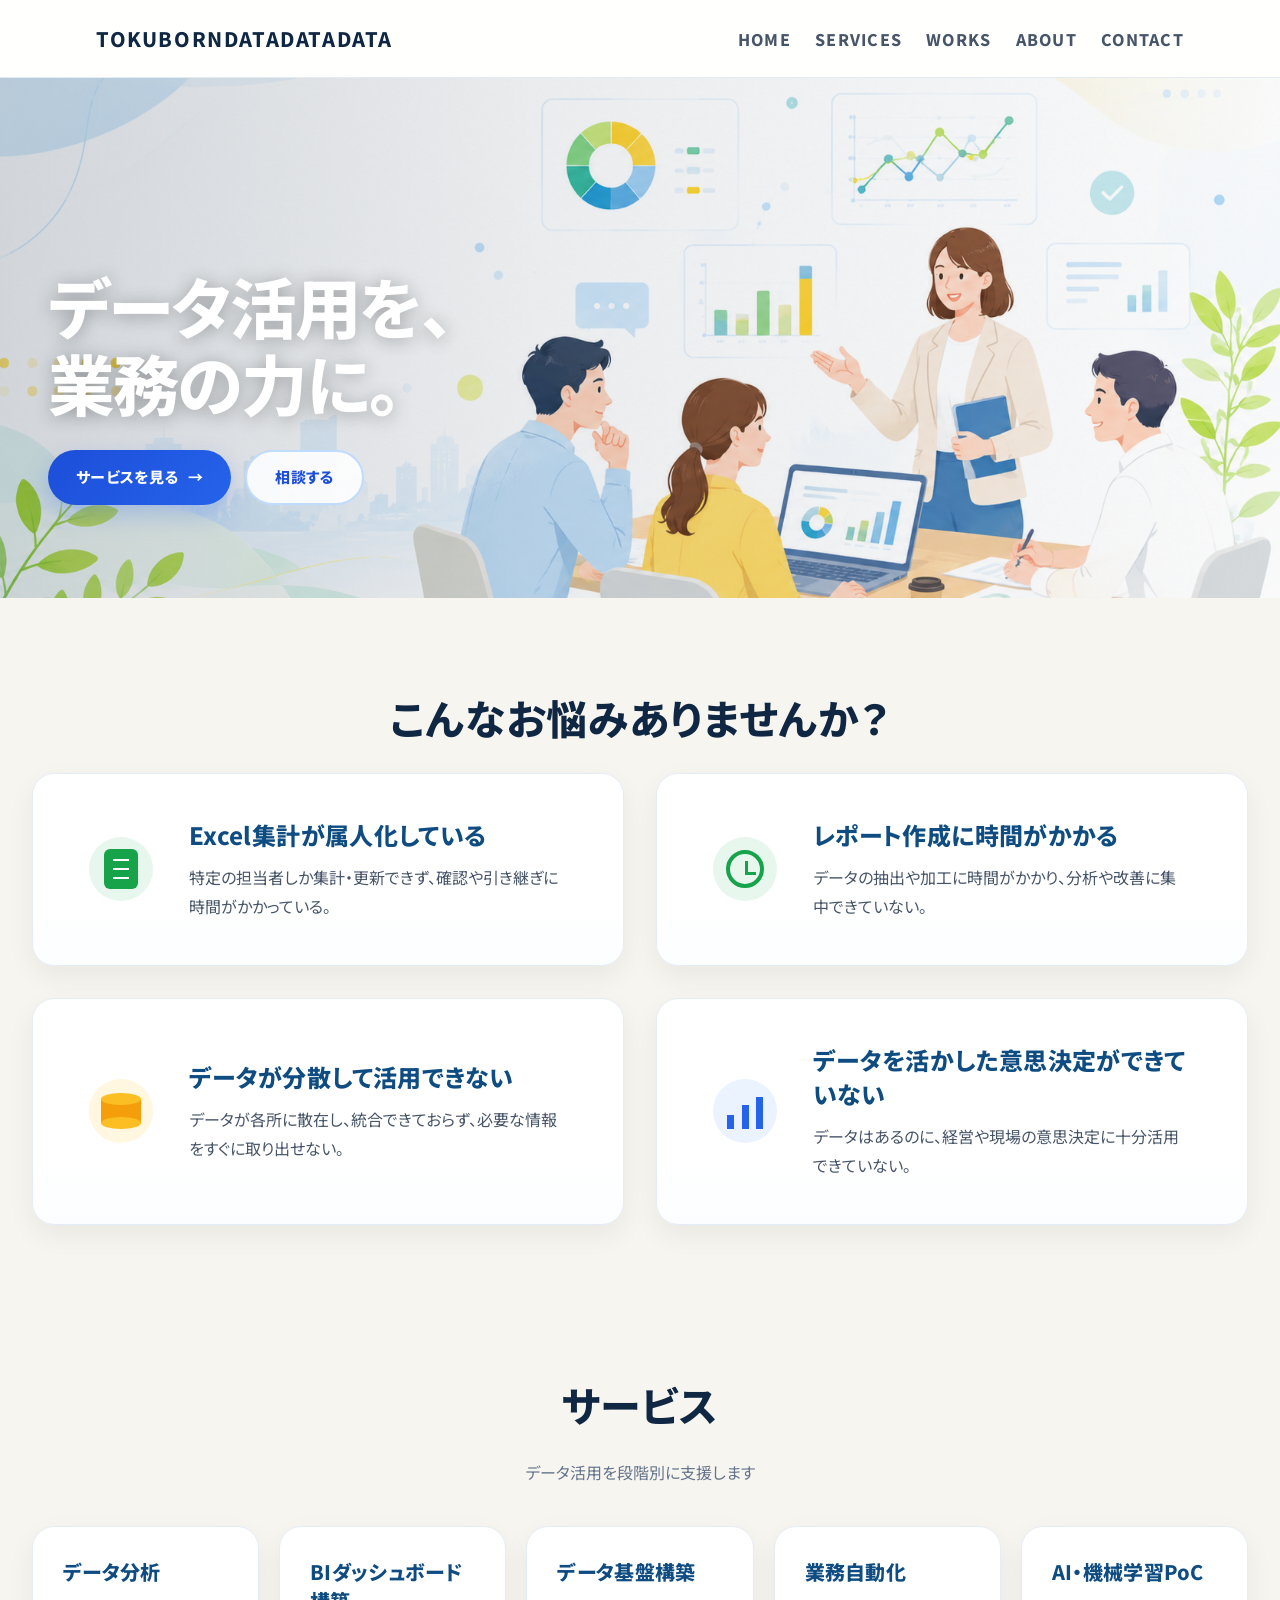
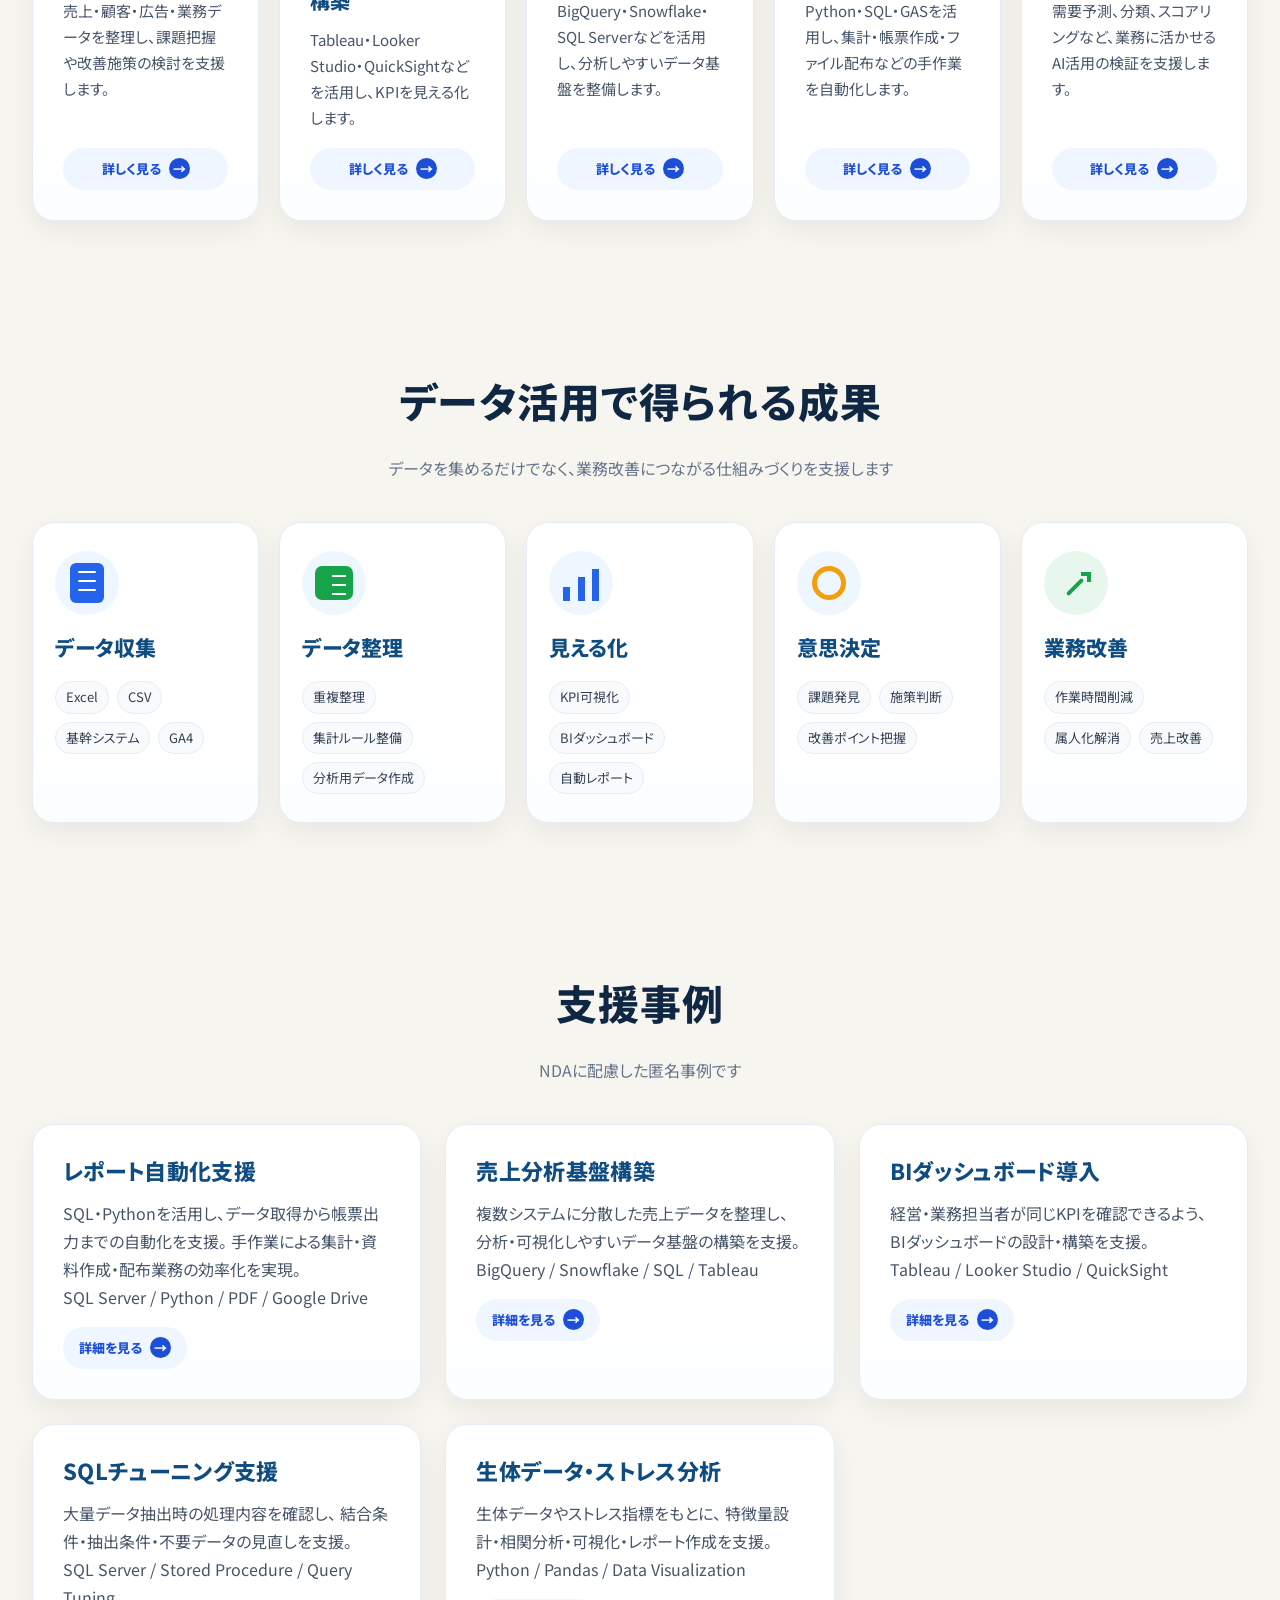
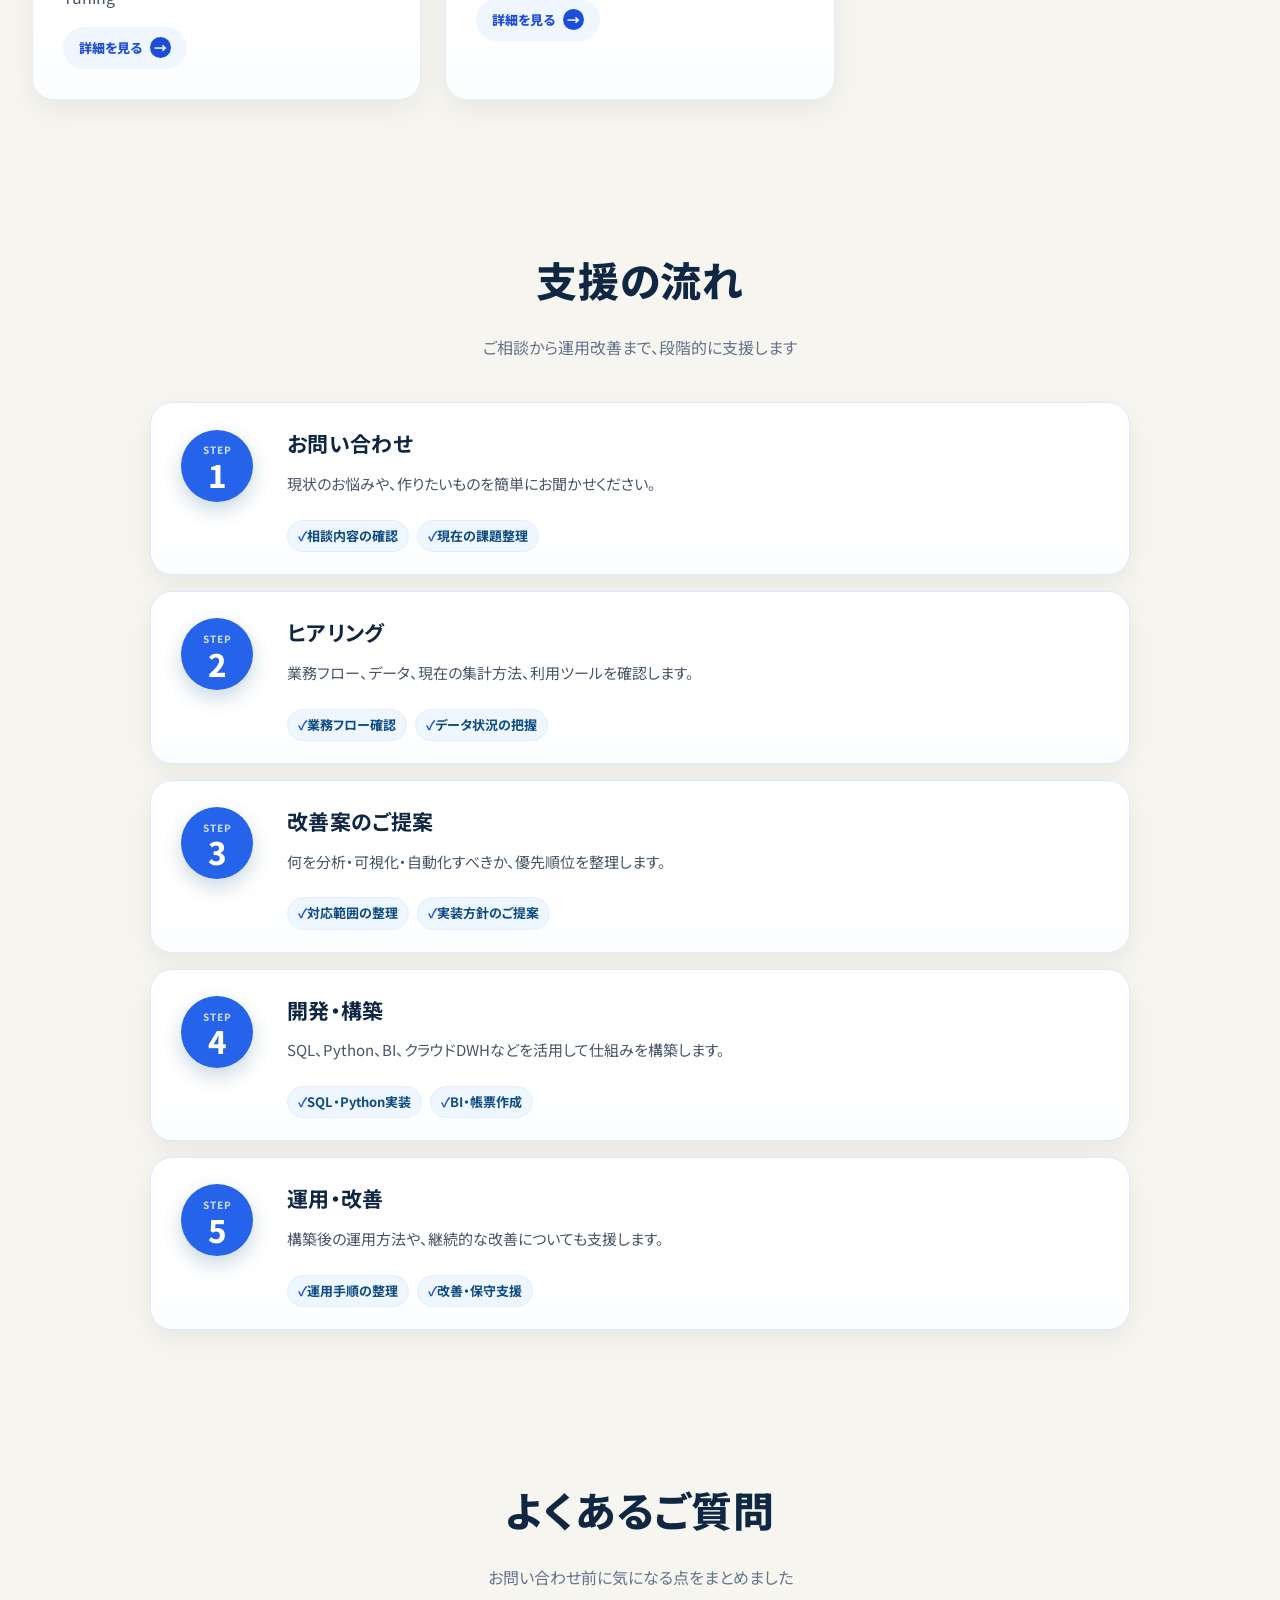
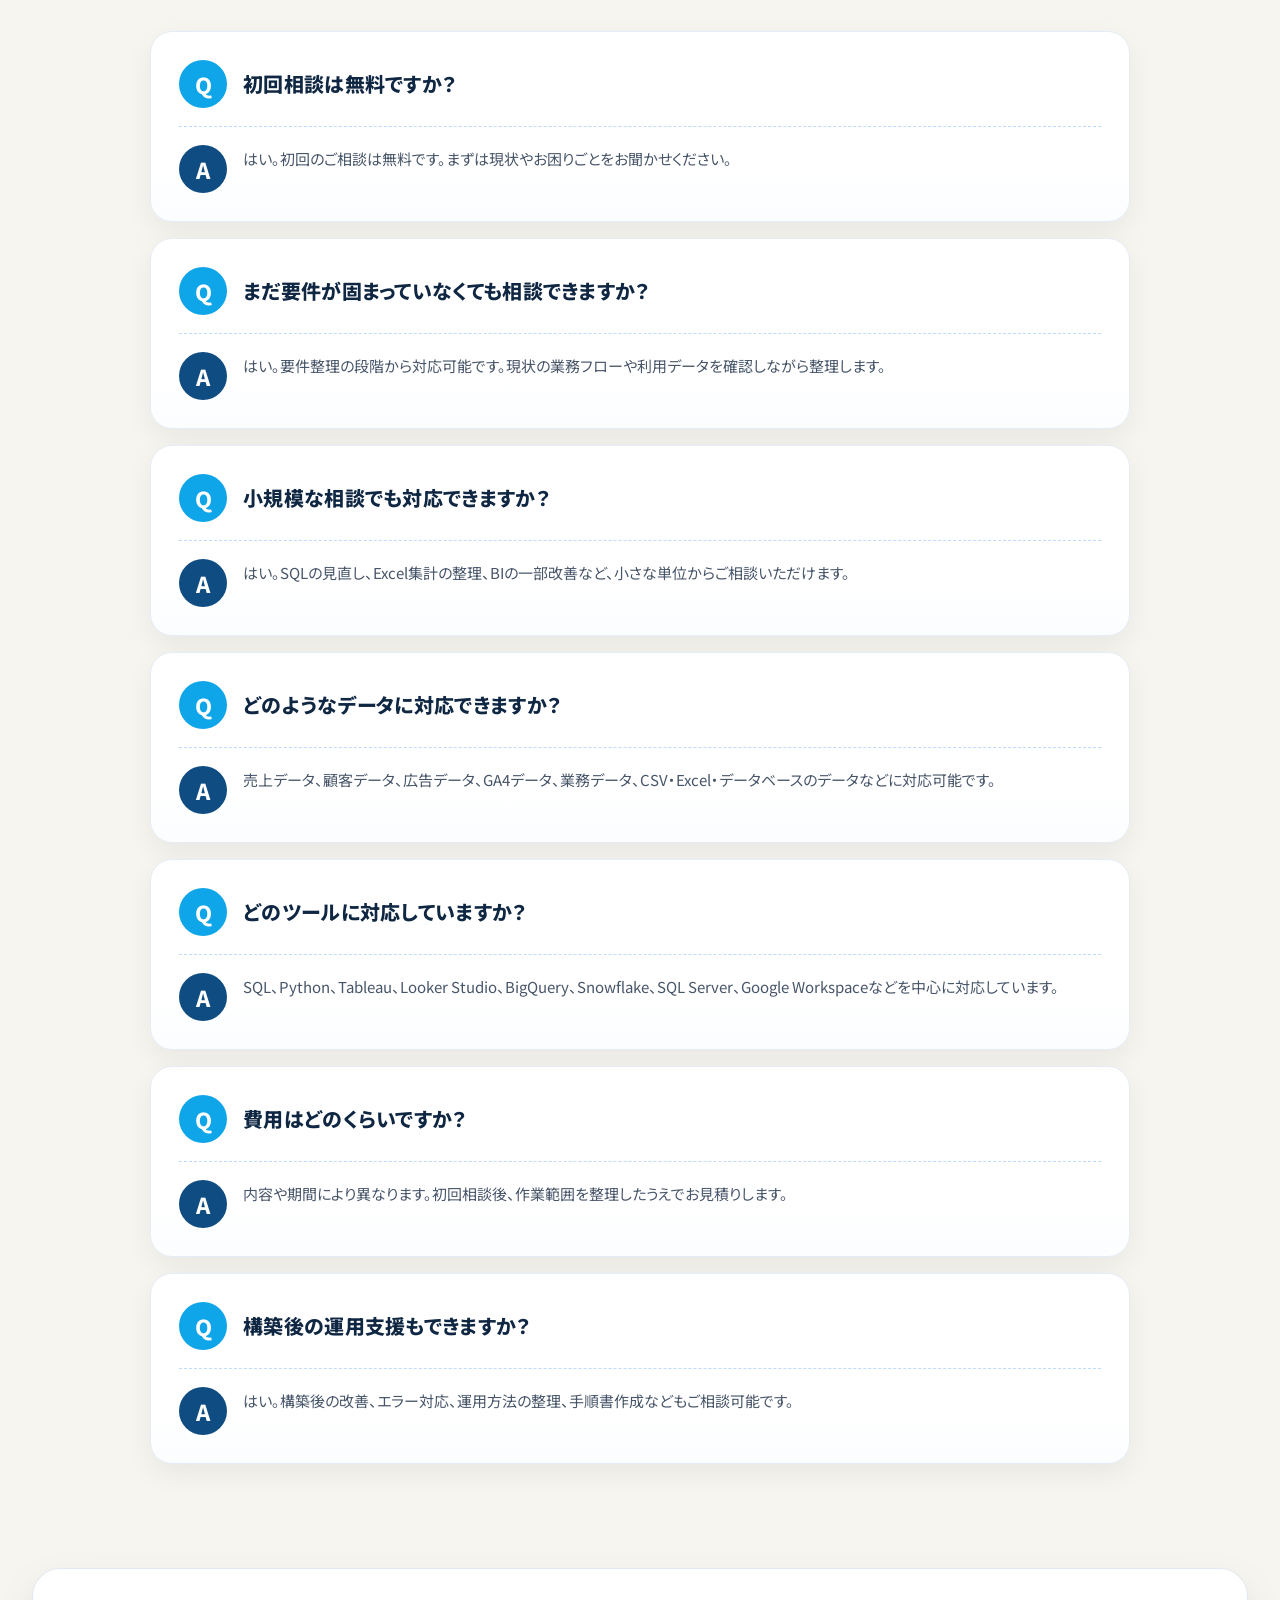
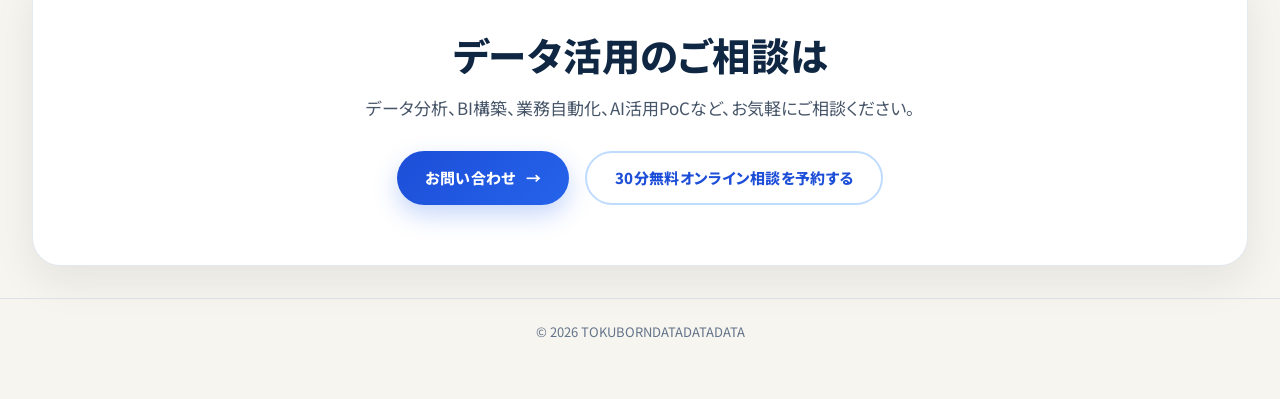
==== commit 08b97033: "Add files via upload" ====
--- a/index.html
+++ b/index.html
@@ -278,45 +278,7 @@
     </div>
   </section>
 
-  <!-- ===== 自作プロダクト・PoC ===== -->
-  <section class="section products">
-    <h2>自作プロダクト・PoC</h2>
-    <p class="section-subtitle">業務改善やデータ活用をテーマにした検証プロジェクト</p>
-
-    <div class="cases-grid">
-      <div class="case-card">
-        <h3>売上予測PoC</h3>
-        <p>
-          過去の売上データをもとに、
-          将来の売上傾向を予測するための検証モデルを構築。
-        </p>
-        <p class="tech">Python / Pandas / LightGBM / Tableau</p>
-      </div>
-
-      <div class="case-card">
-  <h3>広告効果分析PoC</h3>
-  <p>
-    GA4および広告配信データを活用し、
-    流入・CV・CVRなどの指標を分析。
-    広告施策の比較や改善ポイントを可視化するための
-    分析テンプレートを検証。
-  </p>
-  <p class="tech">
-    Google Analytics 4 / SQL / Python / Tableau
-  </p>
-</div>
-      <div class="case-card">
-        <h3>Google Drive配布基盤</h3>
-        <p>
-          帳票生成後、会社別フォルダへの配布や閲覧権限管理を行う
-          業務配布基盤を検証。
-        </p>
-        <p class="tech">Python / Google Drive / Google Group / Google Calendar</p>
-      </div>      
-    </div>
-  </section>
-
- 
+  
 <!-- ===== 支援の流れ ===== -->
 <section class="section support-flow">
   <h2>支援の流れ</h2>
--- a/css/style.css
+++ b/css/style.css
@@ -74,12 +74,12 @@
 
 /* ===== Header ===== */
 .header {
-  position: fixed;
+  position: sticky;
   top: 0;
   left: 0;
   width: 100%;
   height: 78px;
-  padding: 0 48px;
+  padding: 0 32px;
   background: rgba(255, 255, 255, 0.92);
   backdrop-filter: blur(16px);
   -webkit-backdrop-filter: blur(16px);
@@ -205,9 +205,9 @@
   inset: 0;
   background: linear-gradient(
     90deg,
-    rgba(8, 30, 55, 0.78) 0%,
-    rgba(8, 30, 55, 0.50) 43%,
-    rgba(8, 30, 55, 0.12) 100%
+    rgba(8, 30, 55, 0.18) 0%,
+    rgba(8, 30, 55, 0.08) 43%,
+    rgba(8, 30, 55, 0.02) 100%
   );
   z-index: 1;
 }
@@ -453,6 +453,7 @@
   font-size: 13px;
   font-weight: 800;
   line-height: 1.2;
+  transition: all 0.22s ease;
 }
 
 .card-link::after {
@@ -467,6 +468,32 @@
   color: #ffffff;
   font-size: 13px;
   transition: transform 0.2s ease;
+}
+
+.case-card:hover .card-link {
+  background: var(--color-primary);
+  color: #ffffff;
+  box-shadow: 0 10px 22px rgba(37, 99, 235, 0.24);
+  transform: translateY(-1px);
+}
+
+.case-card:hover .card-link::after {
+  background: #ffffff;
+  color: var(--color-primary);
+  transform: translateX(3px);
+}
+
+.service-card:hover .card-link {
+  background: var(--color-primary);
+  color: #ffffff;
+  box-shadow: 0 10px 22px rgba(37, 99, 235, 0.24);
+  transform: translateY(-1px);
+}
+
+.service-card:hover .card-link::after {
+  background: #ffffff;
+  color: var(--color-primary);
+  transform: translateX(3px);
 }
 
 .card-link:hover {
@@ -1306,9 +1333,9 @@
   .hero.hero-with-image::before {
     background: linear-gradient(
       to bottom,
-      rgba(8, 30, 55, 0.28) 0%,
-      rgba(8, 30, 55, 0.52) 48%,
-      rgba(8, 30, 55, 0.82) 100%
+      rgba(8, 30, 55, 0.18) 0%,
+      rgba(8, 30, 55, 0.08) 48%,
+      rgba(8, 30, 55, 0.02) 100%
     );
   }
 
@@ -1595,10 +1622,6 @@
     max-width: 1400px !important;
   }
 }
-.header {
-  padding: 0 32px;
-}
-
 .header-inner {
   width: 100%;
   max-width: 1440px;
@@ -1650,11 +1673,6 @@
     top: 50% !important;
     transform: translateY(-50%) !important;
   }
-}
-.header {
-  position: sticky;
-  top: 0;
-  z-index: 1000;
 }
 
 @media (max-width: 768px) {
@@ -2153,4 +2171,23 @@
   gap: 16px;
   flex-wrap: wrap;
   margin-top: 24px;
+}
+/* ===== Contact Hero ===== */
+
+
+.hero.hero-with-image.contact-hero .hero-content {
+  display: none;
+}
+
+@media (max-width: 768px) {
+  .hero.hero-with-image.contact-hero {
+    min-height: 620px;
+    background-image: url("../images/hero-contact_SP.png?v=1");
+    background-size: cover;
+    background-position: center top;
+  }
+
+  .hero.hero-with-image.contact-hero::before {
+    background: rgba(8, 30, 55, 0.06);
+  }
 }
